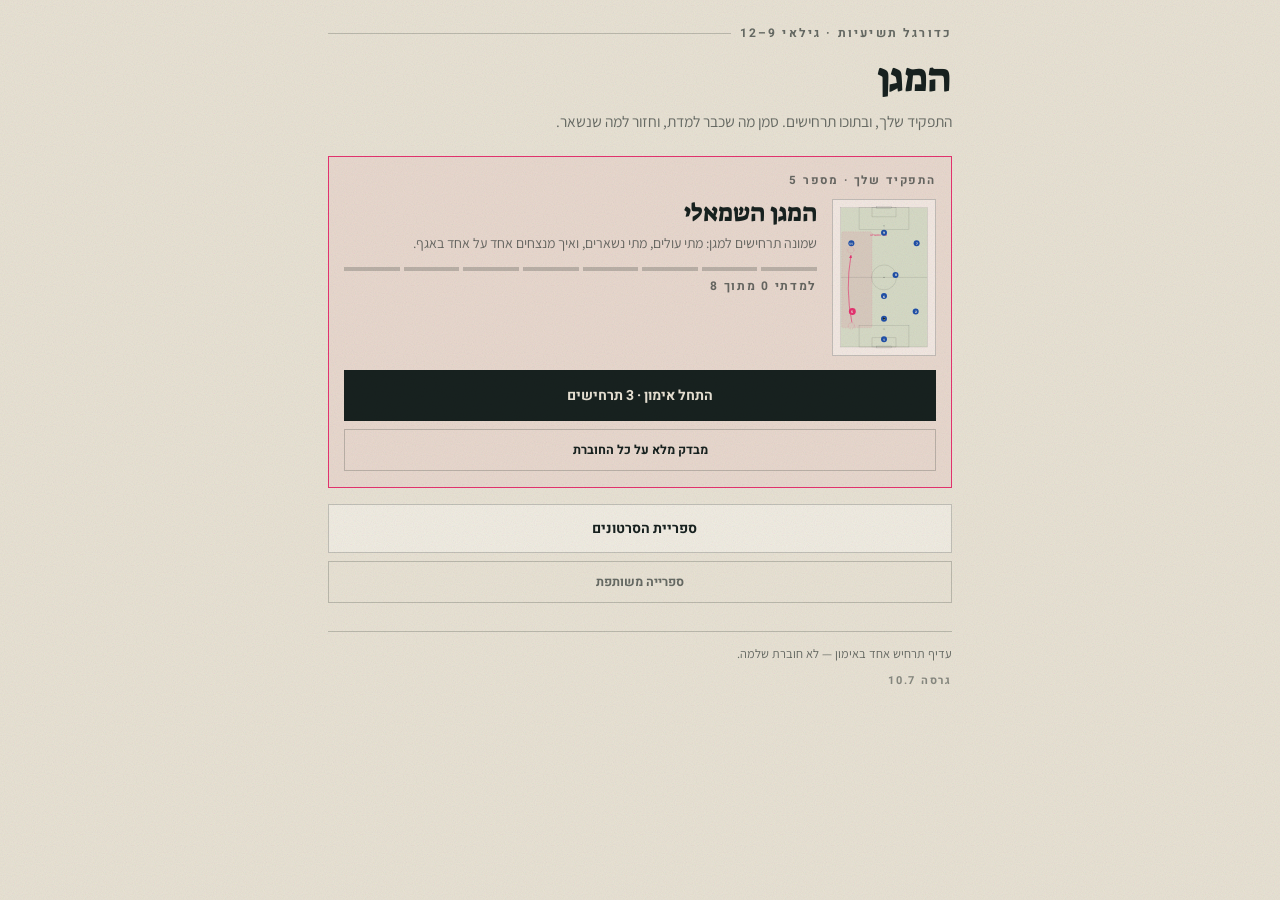
==== m/index.html @ 1258a7ab "שלוש גרסאות על אותו אתר: שורש שמחכה לחבילה, w/ ו-m/ השורש (content/booklets.json עם gate:"pack") לא " ====
<!DOCTYPE html>
<html lang="he" dir="rtl" class="loading">
<head>
<meta charset="utf-8">
<meta name="viewport" content="width=device-width, initial-scale=1, viewport-fit=cover">
<meta name="app-scope" content="m">
<title>המגן — תשיעיות</title>
<meta name="description" content="המגן בכדורגל תשיעיות: מיקומים, תנועות, החלטות עם הכדור וטעויות נפוצות.">
<link rel="manifest" href="manifest.webmanifest">
<meta name="theme-color" content="#E8E2D4">
<meta name="apple-mobile-web-app-capable" content="yes">
<meta name="apple-mobile-web-app-status-bar-style" content="default">
<meta name="apple-mobile-web-app-title" content="תשיעיות">
<link rel="apple-touch-icon" href="icons/apple-touch-icon.png">
<link rel="icon" href="icons/favicon-32.png" sizes="32x32">
<link rel="stylesheet" href="fonts.css">
<link rel="stylesheet" href="css/app.css">
</head>
<body>
<div class="wrap">

  <div class="state" id="state">טוען…</div>

  <!-- ===== מסך הבית ===== -->
  <section id="library" hidden>
    <div class="eyebrow" id="lib-eyebrow"></div>
    <h1 id="lib-title"></h1>
    <p class="lede" id="lib-lede"></p>

    <div class="me" id="me" hidden></div>

    <!-- החבילה המלאה. מסך הטעינה כשאין תוכן במכשיר, ושורת החלפה כשיש. -->
    <div class="pack" id="pack" hidden>
      <p class="pack-t" id="pack-t"></p>
      <p class="pack-d" id="pack-d"></p>
      <div class="pack-do" id="pack-do">
        <label class="pack-file" for="pack-input" id="pack-filelbl">בחר קובץ חבילה</label>
        <input type="file" id="pack-input" accept=".json,application/json">
        <button type="button" id="pack-urlgo">או מכתובת</button>
      </div>
      <form class="pack-url" id="pack-urlrow" hidden novalidate>
        <input type="url" id="pack-url" inputmode="url" autocomplete="off" placeholder="https://…/pack/all.json">
        <button type="submit" id="pack-load">טען</button>
      </form>
      <p class="verror" id="pack-error" hidden></p>
      <button type="button" class="pack-drop" id="pack-drop" hidden>הסר את החבילה מהמכשיר</button>
    </div>

    <button id="install" type="button">התקן את האפליקציה על המסך</button>

    <!-- התפקיד שנבחר: כרטיס אחד גדול. או הבוחר, כשעוד לא נבחר מספר. -->
    <div id="hero"></div>

    <!-- וכל השאר, מקופל -->
    <details class="roles" id="roles" hidden>
      <summary id="roles-sum">ספריית התפקידים</summary>
      <div class="rolelist" id="rolelist"></div>
    </details>

    <button id="videosgo" type="button">ספריית הסרטונים<span id="videosn"></span><span class="videostag" id="videostag" hidden></span></button>
    <button id="sharego" type="button">ספרייה משותפת</button>

    <p class="foot"><span id="lib-foot"></span><span class="ver" id="lib-ver"></span></p>
  </section>

  <!-- ===== מסך חוברת ===== -->
  <section id="booklet" hidden>
    <a class="back" href="#/" id="back">חזרה ←</a>

    <div class="eyebrow" id="eyebrow"></div>

    <div class="head">
      <div class="mark" aria-hidden="true"><span class="b" id="mark-b"></span><span class="p" id="mark-p"></span></div>
      <div>
        <h1 id="b-title"></h1>
        <p class="lede" id="b-lede"></p>
      </div>
    </div>

    <div class="track" id="track" aria-hidden="true"></div>
    <div class="count" id="count"></div>

    <div class="formation" id="formation">
      <b id="f-label"></b>
    </div>

    <div class="side" id="side">
      <span id="side-label"></span>
      <button type="button" data-foot="R" aria-pressed="true">ימין</button>
      <button type="button" data-foot="L" aria-pressed="false">שמאל</button>
      <em id="side-hint"></em>
    </div>

    <div class="rail"><div class="chips" id="chips" role="tablist"></div></div>

    <div class="board" id="board">
      <div class="legend">
        <span><i class="sw" style="background:#1F4FA8"></i>הקבוצה שלנו</span>
        <span><i class="sw" style="background:#E5326F"></i><span id="lg-role"></span></span>
        <span><i class="sw" style="border:1.6px solid #6E7A6B"></i>יריב</span>
        <span><i class="sw" style="background:linear-gradient(90deg,#E5326F 60%,transparent 0)"></i>ריצה</span>
        <span><i class="sw" style="background:repeating-linear-gradient(90deg,#1F4FA8 0 5px,transparent 5px 9px)"></i>מסירה</span>
        <span><i class="sw" style="border:1.4px dashed #E5326F"></i>נקודת התחלה</span>
      </div>
    </div>
    <div class="playrow"><button class="play" id="play" type="button">הראה לי את התנועה</button></div>
    <div class="hint" id="hint">החלק ימינה ושמאלה כדי לעבור בין התרחישים</div>

    <div class="panel" id="panel">
      <div class="phase" id="p-phase"></div>
      <h2 id="p-title"></h2>
      <p class="sub" id="p-sub"></p>

      <!-- המשפט הוא מה שנשאר בראש אחרי שבוע, ולכן הוא קודם לפירוט -->
      <div class="cue"><small>מה צועקים מהקו</small><span id="p-cue"></span></div>

      <ul id="p-does"></ul>
      <details class="mistake"><summary>טעות נפוצה</summary><span id="p-mistake"></span></details>

      <button class="learn" id="learn" type="button" aria-pressed="false"><span id="learn-txt">סמן שלמדתי את זה</span></button>
      <div class="nav">
        <button id="prev" type="button">הקודם</button>
        <button id="next" type="button">התרחיש הבא</button>
      </div>
    </div>

    <p class="foot" id="closing">
      <button class="reset" id="reset" type="button">אפס את הסימונים</button>
    </p>
  </section>

  <!-- ===== מסך מבדק ===== -->
  <section id="quiz" hidden>
    <a class="back" href="#/" id="q-back">חזרה ←</a>
    <div class="eyebrow" id="q-eyebrow"></div>

    <div class="track" id="q-track" aria-hidden="true"></div>
    <div class="count" id="q-count"></div>

    <div id="q-stage">
      <div class="phase" id="q-context"></div>
      <h2 id="q-ask"></h2>

      <div class="board" id="q-board"></div>
      <p class="hint" id="q-hint">גע במגרש במקום שבו אתה צריך להיות</p>

      <div class="qfeed" id="q-feed" hidden></div>
      <div class="qchoices" id="q-choices" hidden></div>

      <div class="nav"><button id="q-confirm" type="button">זהו, זה המקום</button></div>
    </div>

    <div id="q-result" hidden></div>
  </section>

  <!-- ===== מסך ספריית הסרטונים ===== -->
  <section id="videos" hidden>
    <a class="back" href="#/" id="v-back">חזרה לחוברות ←</a>

    <div class="eyebrow">סרטונים ששווה לראות שוב</div>
    <h1>ספריית הסרטונים</h1>
    <p class="lede" id="v-lede"></p>

    <div class="vsync" id="v-sync" hidden></div>

    <details class="vform" id="v-form">
      <summary id="v-formtitle">הוסף סרטון</summary>
      <form id="v-formel" novalidate>
        <label for="v-url">הקישור לסרטון</label>
        <div class="vurl">
          <input type="url" id="v-url" inputmode="url" autocomplete="off"
                 placeholder="https://www.instagram.com/reel/…">
          <button type="button" id="v-paste">הדבק</button>
        </div>

        <label for="v-title">שם הסרטון <em>לא חובה</em></label>
        <input type="text" id="v-title" autocomplete="off" placeholder="למשל: מסירה ראשונה מתחת ללחץ">

        <label for="v-cat">כותרת</label>
        <select id="v-cat"></select>
        <input type="text" id="v-newcat" hidden autocomplete="off" placeholder="שם הכותרת החדשה">

        <label for="v-note">מה לשים לב בו <em>לא חובה</em></label>
        <textarea id="v-note" rows="2" placeholder="שורה אחת שתזכיר לך למה שמרת אותו"></textarea>

        <label class="vauto" for="v-auto">
          <input type="checkbox" id="v-auto" checked>
          <span>הבא תמונה ושם אוטומטית<em>הקישור נשלח לשירות תצוגה מקדימה, שמחזיר את התמונה של הסרטון, את שמו, ואת הכתובת המלאה של קישור מקוצר. בלי זה — אין תמונות, וקישור מקוצר לא ינוגן כאן.</em></span>
        </label>
        <button type="button" class="vcheck" id="v-check">בדוק את השירותים</button>
        <div class="vcheckout" id="v-checkout" hidden></div>

        <p class="verror" id="v-error" hidden></p>
        <div class="vsubmit">
          <button type="submit" id="v-save">הוסף לספרייה</button>
          <button type="button" id="v-cancel" hidden>בטל</button>
        </div>
      </form>
    </details>

    <div class="rail"><div class="chips" id="v-chips" role="tablist"></div></div>

    <button class="vmanage" id="v-managego" type="button" aria-expanded="false">נהל כותרות</button>
    <div class="cats" id="v-manage" hidden></div>

    <div class="vlist" id="v-list"></div>

    <p class="foot" id="v-foot"></p>
  </section>

  <!-- ===== מסך הספרייה המשותפת ===== -->
  <section id="share" hidden>
    <a class="back" href="#/" id="s-back">חזרה לחוברות ←</a>
    <div class="eyebrow">דרייב · בלי חשבון ובלי סיסמה</div>
    <h1 id="s-title">ספרייה משותפת</h1>
    <div id="s-body"></div>
  </section>

</div>

<script type="module" src="js/app.js"></script>
</body>
</html>
---- m/fonts.css ----
/* Fonts bundled locally so the app works with no network.
   Suez One, Assistant, Heebo — SIL Open Font License 1.1 (see fonts/OFL.txt) */

@font-face{font-family:'Suez One';font-style:normal;font-weight:400;font-display:swap;
  src:url('fonts/suez-one-hebrew-400-normal.woff2') format('woff2');
  unicode-range:U+0307-0308,U+0590-05FF,U+200C-2010,U+20AA,U+25CC,U+FB1D-FB4F;}
@font-face{font-family:'Suez One';font-style:normal;font-weight:400;font-display:swap;
  src:url('fonts/suez-one-latin-400-normal.woff2') format('woff2');
  unicode-range:U+0000-00FF,U+0131,U+0152-0153,U+02BB-02BC,U+02C6,U+02DA,U+02DC,U+0304,U+0308,U+0329,U+2000-206F,U+20AC,U+2122,U+2191,U+2193,U+2212,U+2215,U+FEFF,U+FFFD;}

@font-face{font-family:'Assistant';font-style:normal;font-weight:400;font-display:swap;
  src:url('fonts/assistant-hebrew-400-normal.woff2') format('woff2');
  unicode-range:U+0307-0308,U+0590-05FF,U+200C-2010,U+20AA,U+25CC,U+FB1D-FB4F;}
@font-face{font-family:'Assistant';font-style:normal;font-weight:400;font-display:swap;
  src:url('fonts/assistant-latin-400-normal.woff2') format('woff2');
  unicode-range:U+0000-00FF,U+0131,U+0152-0153,U+02BB-02BC,U+02C6,U+02DA,U+02DC,U+0304,U+0308,U+0329,U+2000-206F,U+20AC,U+2122,U+2191,U+2193,U+2212,U+2215,U+FEFF,U+FFFD;}
@font-face{font-family:'Assistant';font-style:normal;font-weight:600;font-display:swap;
  src:url('fonts/assistant-hebrew-600-normal.woff2') format('woff2');
  unicode-range:U+0307-0308,U+0590-05FF,U+200C-2010,U+20AA,U+25CC,U+FB1D-FB4F;}
@font-face{font-family:'Assistant';font-style:normal;font-weight:600;font-display:swap;
  src:url('fonts/assistant-latin-600-normal.woff2') format('woff2');
  unicode-range:U+0000-00FF,U+0131,U+0152-0153,U+02BB-02BC,U+02C6,U+02DA,U+02DC,U+0304,U+0308,U+0329,U+2000-206F,U+20AC,U+2122,U+2191,U+2193,U+2212,U+2215,U+FEFF,U+FFFD;}
@font-face{font-family:'Assistant';font-style:normal;font-weight:700;font-display:swap;
  src:url('fonts/assistant-hebrew-700-normal.woff2') format('woff2');
  unicode-range:U+0307-0308,U+0590-05FF,U+200C-2010,U+20AA,U+25CC,U+FB1D-FB4F;}
@font-face{font-family:'Assistant';font-style:normal;font-weight:700;font-display:swap;
  src:url('fonts/assistant-latin-700-normal.woff2') format('woff2');
  unicode-range:U+0000-00FF,U+0131,U+0152-0153,U+02BB-02BC,U+02C6,U+02DA,U+02DC,U+0304,U+0308,U+0329,U+2000-206F,U+20AC,U+2122,U+2191,U+2193,U+2212,U+2215,U+FEFF,U+FFFD;}

@font-face{font-family:'Heebo';font-style:normal;font-weight:700;font-display:swap;
  src:url('fonts/heebo-hebrew-700-normal.woff2') format('woff2');
  unicode-range:U+0307-0308,U+0590-05FF,U+200C-2010,U+20AA,U+25CC,U+FB1D-FB4F;}
@font-face{font-family:'Heebo';font-style:normal;font-weight:700;font-display:swap;
  src:url('fonts/heebo-latin-700-normal.woff2') format('woff2');
  unicode-range:U+0000-00FF,U+0131,U+0152-0153,U+02BB-02BC,U+02C6,U+02DA,U+02DC,U+0304,U+0308,U+0329,U+2000-206F,U+20AC,U+2122,U+2191,U+2193,U+2212,U+2215,U+FEFF,U+FFFD;}
@font-face{font-family:'Heebo';font-style:normal;font-weight:900;font-display:swap;
  src:url('fonts/heebo-hebrew-900-normal.woff2') format('woff2');
  unicode-range:U+0307-0308,U+0590-05FF,U+200C-2010,U+20AA,U+25CC,U+FB1D-FB4F;}
@font-face{font-family:'Heebo';font-style:normal;font-weight:900;font-display:swap;
  src:url('fonts/heebo-latin-900-normal.woff2') format('woff2');
  unicode-range:U+0000-00FF,U+0131,U+0152-0153,U+02BB-02BC,U+02C6,U+02DA,U+02DC,U+0304,U+0308,U+0329,U+2000-206F,U+20AC,U+2122,U+2191,U+2193,U+2212,U+2215,U+FEFF,U+FFFD;}
---- m/css/app.css ----
/* תשיעיות — עיצוב האפליקציה. הועתק כלשונו מגרסת הדף היחיד. */
:root{
  --paper:#E8E2D4; --ink:#17211F; --ink-soft:rgba(23,33,31,.62);
  --hair:rgba(23,33,31,.22); --blue:#1F4FA8; --pink:#E5326F;
  --grass:#D6DAC6; --opp:#6E7A6B;
}
*{box-sizing:border-box}
[hidden]{display:none !important}   /* גובר על display:flex של .track ואחרים */
html,body{margin:0;padding:0;overscroll-behavior-y:none}
body{
  background:var(--paper);color:var(--ink);
  font-family:'Assistant',system-ui,'Arial Hebrew',sans-serif;
  font-size:16px;line-height:1.62;-webkit-font-smoothing:antialiased;
  -webkit-tap-highlight-color:transparent;
}
body::after{
  content:'';position:fixed;inset:0;pointer-events:none;z-index:99;opacity:.34;mix-blend-mode:multiply;
  background-image:url("data:image/svg+xml,%3Csvg xmlns='http://www.w3.org/2000/svg' width='140' height='140'%3E%3Cfilter id='n'%3E%3CfeTurbulence type='fractalNoise' baseFrequency='.9' numOctaves='3'/%3E%3C/filter%3E%3Crect width='140' height='140' filter='url(%23n)' opacity='.42'/%3E%3C/svg%3E");
}
.wrap{max-width:660px;margin:0 auto;
  padding:calc(24px + env(safe-area-inset-top)) 18px calc(56px + env(safe-area-inset-bottom))}

.eyebrow{font-family:'Heebo',sans-serif;font-weight:700;font-size:12px;letter-spacing:.18em;
  color:var(--ink-soft);display:flex;align-items:center;gap:9px;margin-bottom:14px}
.eyebrow::after{content:'';flex:1;height:1px;background:var(--hair)}
.head{display:flex;align-items:flex-start;gap:18px}
.mark{position:relative;width:96px;flex:0 0 96px;height:104px;isolation:isolate}
.mark span{position:absolute;inset:0;font-family:'Suez One',serif;font-size:112px;line-height:.92;
  text-align:center;mix-blend-mode:multiply}
.mark.wide span{font-size:72px;line-height:1.44}
.mark .b{color:var(--blue);transform:translate(4px,4px)}
.mark .p{color:var(--pink)}
h1{font-family:'Suez One',serif;font-weight:400;font-size:34px;line-height:1.08;margin:6px 0 8px;letter-spacing:-.01em}
.lede{font-size:15.5px;color:var(--ink-soft);margin:0}

.track{display:flex;gap:4px;margin-top:22px}
.track i{flex:1;height:4px;background:var(--hair);transition:background .3s}
.track i.on{background:var(--pink)}
.track i.here{background:var(--ink)}
.count{font-family:'Heebo',sans-serif;font-weight:700;font-size:12px;letter-spacing:.14em;
  color:var(--ink-soft);margin-top:7px}

.formation{margin-top:20px;padding:10px 13px;border:1px solid var(--hair);font-size:13.5px;
  color:var(--ink-soft);background:rgba(255,255,255,.32)}
.formation b{color:var(--ink);font-weight:700}

.side{display:flex;align-items:center;gap:7px;margin-top:18px;font-family:'Heebo',sans-serif;
  font-weight:700;font-size:12px;color:var(--ink-soft)}
.side button{font-family:inherit;font-weight:700;font-size:12.5px;padding:7px 14px;cursor:pointer;
  border:1px solid var(--hair);background:transparent;color:var(--ink);transition:background .18s,color .18s}
.side button[aria-pressed="true"]{background:var(--ink);color:var(--paper);border-color:var(--ink)}
.side button:focus-visible{outline:2px solid var(--pink);outline-offset:2px}
.side em{font-style:normal;flex:1;font-size:12px;text-align:left;opacity:.75}

.rail{margin:24px -18px 0;padding:0 18px;overflow-x:auto;scrollbar-width:none}
.rail::-webkit-scrollbar{display:none}
.chips{display:flex;gap:7px;width:max-content;padding-bottom:4px}
.chip{font-family:'Heebo',sans-serif;font-weight:700;font-size:13px;border:1px solid var(--hair);
  background:transparent;color:var(--ink);padding:10px 13px;cursor:pointer;white-space:nowrap;
  display:flex;align-items:center;gap:7px;transition:background .18s,color .18s,border-color .18s}
.chip .dot{width:7px;height:7px;border-radius:50%;background:var(--ink-soft)}
.chip[data-phase="החזקה"] .dot{background:var(--blue)}
.chip[data-phase="הגנה"] .dot{background:var(--opp)}
.chip[data-phase="מעברים"] .dot{background:var(--pink)}
.chip[data-phase="עם הכדור"] .dot{background:var(--ink)}
.chip[aria-selected="true"]{background:var(--ink);color:var(--paper);border-color:var(--ink)}
.chip[aria-selected="true"] .dot{background:var(--paper)}
.chip:focus-visible{outline:2px solid var(--pink);outline-offset:2px}

.board{margin-top:16px;border:1px solid var(--hair);background:rgba(255,255,255,.28);padding:8px;
  touch-action:pan-y;user-select:none;-webkit-user-select:none}
svg.pitch{display:block;width:100%;height:auto}
.tok{transition:transform .68s cubic-bezier(.6,.02,.2,1)}
.tok circle{stroke-width:0}
.tok text{font-family:'Heebo',sans-serif;font-weight:900;font-size:14px;text-anchor:middle;
  dominant-baseline:central;fill:var(--paper)}
.mate circle{fill:var(--blue)}
.eight circle{fill:var(--pink)}
.opp circle{fill:none;stroke:var(--opp);stroke-width:1.6}
.oppfill{fill:rgba(110,122,107,.14)}
.ball{fill:var(--ink)}
.pl{fill:none;stroke:var(--ink);stroke-opacity:.32;stroke-width:1.3}
.zone{fill:rgba(229,50,111,.09);stroke:var(--pink);stroke-opacity:.4;stroke-width:1;stroke-dasharray:5 5}
.shadow{fill:rgba(110,122,107,.16)}
.ghost{fill:none;stroke:var(--pink);stroke-width:1.4;stroke-dasharray:3 4;opacity:.72}
.arrow{fill:none;stroke-linecap:round}
.a-run{stroke:var(--pink);stroke-width:2.6}
.a-pass{stroke:var(--blue);stroke-width:2;stroke-dasharray:7 6}
.a-opt{stroke:var(--pink);stroke-width:2.2;stroke-dasharray:6 6}
.a-press{stroke:var(--opp);stroke-width:2;stroke-dasharray:2 5}
/* טקסט בתוך המגרש נמדד ביחידות ה-viewBox: על טלפון 400 יחידות מוצגות
   ברוחב ~350px, כך שכל ערך כאן קטן בפועל בכעשירית. */
.alabel{font-family:'Heebo',sans-serif;font-weight:900;font-size:12.5px;fill:var(--pink)}
.zlabel{font-family:'Heebo',sans-serif;font-weight:700;font-size:12px;fill:var(--pink);opacity:.85}
.draw{stroke-dasharray:var(--len);stroke-dashoffset:var(--len);animation:draw .62s cubic-bezier(.3,.7,.3,1) forwards}
.a-pass.draw,.a-opt.draw,.a-press.draw{stroke-dashoffset:0;opacity:0;animation:fadein .5s forwards}
@keyframes draw{to{stroke-dashoffset:0}}
@keyframes fadein{to{opacity:1}}
.fade{opacity:0;animation:fadein .45s .1s forwards}
.hint{text-align:center;font-family:'Heebo',sans-serif;font-weight:700;font-size:12.5px;
  letter-spacing:.12em;color:var(--ink-soft);margin-top:8px}

/* --- הרצת התנועה ---
   בזמן ההרצה האסימונים מקבלים מיקום בכל פריים, ולכן המעבר החלק שמשרת
   החלפת תרחיש חייב לרדת — אחרת הוא רודף אחרי האנימציה ומפגר אחריה. */
.playrow{margin-top:10px}
.play{width:100%;font-family:'Heebo',sans-serif;font-weight:700;font-size:14.5px;padding:13px;
  border:1.5px solid var(--blue);background:transparent;color:var(--blue);cursor:pointer;
  display:flex;align-items:center;justify-content:center;gap:10px;transition:background .18s,color .18s}
.play::before{content:'';width:0;height:0;border-style:solid;border-width:6px 0 6px 9px;
  border-color:transparent transparent transparent currentColor}
.play:active{background:var(--blue);color:var(--paper)}
.play:disabled{opacity:.5;cursor:default}
.play:focus-visible{outline:2px solid var(--pink);outline-offset:2px}
.playing .tok{transition:none}

.legend{display:flex;flex-wrap:wrap;gap:6px 16px;margin-top:12px;font-size:12.5px;
  color:var(--ink-soft);font-family:'Heebo',sans-serif;font-weight:700}
.legend span{display:flex;align-items:center;gap:6px}
.sw{width:16px;height:10px;display:inline-block}

.panel{margin-top:30px}
.phase{font-family:'Heebo',sans-serif;font-weight:700;font-size:12px;letter-spacing:.16em;
  color:var(--pink);margin-bottom:6px}
h2{font-family:'Suez One',serif;font-weight:400;font-size:25px;margin:0 0 4px;line-height:1.15}
.sub{margin:0 0 18px;color:var(--ink-soft);font-size:15px}
ul{list-style:none;margin:0;padding:0}
ul li{position:relative;padding:0 22px 0 0;margin-bottom:11px;font-size:15.5px}
ul li::before{content:'';position:absolute;right:0;top:.62em;width:9px;height:1.5px;background:var(--blue)}

/* המשפט עלה מתחתית הפאנל לראשו: זה מה שנשאר לילד בראש אחרי שבוע,
   והוא היה יושב אחרי קיר טקסט שרובם לא הגיעו לסופו. */
.cue{margin:0 0 20px;padding:14px 16px;background:rgba(229,50,111,.08);
  border-right:3px solid var(--pink);
  font-family:'Suez One',serif;font-size:19px;line-height:1.4;color:var(--pink)}
.cue small{display:block;font-family:'Heebo',sans-serif;font-size:11.5px;letter-spacing:.16em;
  color:var(--ink-soft);margin-bottom:7px;font-weight:700}

/* הטעות היא משני — נפתחת בנגיעה במקום לתפוס מקום תמיד */
.mistake{margin-top:20px;border-right:3px solid var(--opp);
  background:rgba(110,122,107,.1);font-size:14.5px}
.mistake summary{font-family:'Heebo',sans-serif;font-weight:700;font-size:12px;letter-spacing:.14em;
  color:var(--opp);padding:12px 15px;cursor:pointer;list-style:none;display:flex;
  align-items:center;justify-content:space-between;gap:10px}
.mistake summary::-webkit-details-marker{display:none}
.mistake summary::after{content:'+';font-size:17px;font-weight:700;line-height:1}
.mistake[open] summary::after{content:'−'}
.mistake summary:focus-visible{outline:2px solid var(--pink);outline-offset:-2px}
.mistake>span{display:block;padding:0 15px 14px}
.mistake>.termdef{margin:0 15px 14px}

/* --- מונח מוסבר ---
   השפה של המשחק היא חצי מהתוכן, וילד בן 11 לא מכיר אותה. ההופעה
   הראשונה בכל תרחיש היא כפתור, והנגיעה פותחת שורה אחת מתחת לפסקה. */
.term{font:inherit;background:none;border:0;padding:0;cursor:pointer;color:var(--blue);
  border-bottom:1.5px dotted var(--blue);text-align:inherit}
.term[aria-expanded="true"]{background:rgba(31,79,168,.12);border-bottom-style:solid}
/* בכותרת המונח שומר על צבע הכותרת — רק הקו מסגיר שאפשר לגעת */
h2 .term{color:inherit;border-bottom-width:2px}
.term:focus-visible{outline:2px solid var(--pink);outline-offset:2px}
.termdef{margin:9px 0 4px;padding:11px 13px;background:rgba(31,79,168,.08);
  border-right:3px solid var(--blue);font-size:14.5px;line-height:1.55;color:var(--ink)}

.learn{width:100%;margin-top:24px;font-family:'Heebo',sans-serif;font-weight:700;font-size:14px;
  padding:14px;border:1.5px solid var(--pink);background:transparent;color:var(--pink);cursor:pointer;
  display:flex;align-items:center;justify-content:center;gap:9px;transition:background .2s,color .2s}
.learn[aria-pressed="true"]{background:var(--pink);color:var(--paper)}
.nav{display:flex;gap:8px;margin-top:8px}
.nav button{flex:1;font-family:'Heebo',sans-serif;font-weight:700;font-size:14px;padding:14px;
  border:1px solid var(--ink);background:transparent;color:var(--ink);cursor:pointer}
.nav button:active{background:var(--ink);color:var(--paper)}
.learn:focus-visible,.nav button:focus-visible{outline:2px solid var(--pink);outline-offset:2px}

.foot{margin-top:28px;font-size:12.5px;color:var(--ink-soft);border-top:1px solid var(--hair);padding-top:12px}
.reset{background:none;border:none;color:var(--ink-soft);font-family:'Heebo',sans-serif;
  font-weight:700;font-size:12px;padding:6px 0;cursor:pointer;text-decoration:underline}

/* ===== המספר שלי =====
   שאלה אחת בפתיחה הראשונה. יעדי מגע של 44px, כי האצבע שנוגעת כאן
   היא של ילד על טלפון, לפעמים בחוץ ובאור יום. */
.me{margin-top:20px;padding:15px 16px;border:1px solid var(--hair);background:rgba(255,255,255,.32)}
.me.set{padding:10px 0 0;border:0;border-top:1px solid var(--hair);background:none}
.me-ask{margin:0;font-family:'Suez One',serif;font-size:20px;line-height:1.2}
.me-hint{margin:5px 0 0;font-size:13.5px;color:var(--ink-soft)}
.me-nums{display:flex;flex-wrap:wrap;gap:8px;margin-top:14px}
.me-nums button{font-family:'Heebo',sans-serif;font-weight:900;font-size:16px;
  min-width:44px;min-height:44px;border:1px solid var(--hair);background:rgba(255,255,255,.55);
  color:var(--ink);cursor:pointer}
.me-nums button:active{background:var(--ink);color:var(--paper);border-color:var(--ink)}
.me-nums button:focus-visible{outline:2px solid var(--pink);outline-offset:2px}
.me-later{margin-top:12px;background:none;border:none;color:var(--ink-soft);
  font-family:'Heebo',sans-serif;font-weight:700;font-size:12.5px;padding:6px 0;cursor:pointer;
  text-decoration:underline}
.me-line{margin:0;font-family:'Heebo',sans-serif;font-weight:700;font-size:12.5px;
  letter-spacing:.06em;color:var(--ink-soft)}
.me-change{font:inherit;background:none;border:none;color:var(--pink);cursor:pointer;
  padding:0;text-decoration:underline}
.me-later:focus-visible,.me-change:focus-visible{outline:2px solid var(--pink);outline-offset:2px}

/* ===== החבילה המלאה =====
   כשאין תוכן זה כל מסך הבית, ולכן הוא נראה כמו הבוחר ולא כמו הודעה
   קטנה בשוליים. אחרי שנטענה — שורה אחת בתחתית, בלי לתפוס מקום. */
.pack{margin-top:22px;border:1px solid var(--hair);background:rgba(255,255,255,.32);padding:16px}
.pack.set{margin-top:14px;padding:10px 0 0;border:0;border-top:1px solid var(--hair);background:none}
.pack-t{margin:0;font-family:'Suez One',serif;font-size:21px;line-height:1.2}
.pack.set .pack-t{font-family:'Heebo',sans-serif;font-weight:700;font-size:12.5px;
  letter-spacing:.06em;color:var(--ink-soft)}
.pack-d{margin:5px 0 0;font-size:13.5px;color:var(--ink-soft);line-height:1.5}
.pack.set .pack-d{display:none}
.pack-do{display:flex;flex-wrap:wrap;gap:8px;margin-top:15px}
.pack.set .pack-do{margin-top:9px}
.pack-file{font-family:'Heebo',sans-serif;font-weight:700;font-size:14px;padding:13px 16px;
  border:1.5px solid var(--pink);background:var(--pink);color:var(--paper);cursor:pointer;
  min-height:44px;display:flex;align-items:center}
.pack.set .pack-file{font-size:12px;padding:8px 12px;min-height:0;
  border-color:var(--hair);background:transparent;color:var(--ink-soft)}
#pack-input{position:absolute;width:1px;height:1px;opacity:0;pointer-events:none}
#pack-input:focus-visible + #pack-urlgo,.pack-file:focus-within{outline:2px solid var(--pink);outline-offset:2px}
#pack-urlgo{font-family:'Heebo',sans-serif;font-weight:700;font-size:13px;padding:13px 15px;
  border:1px solid var(--hair);background:rgba(255,255,255,.5);color:var(--ink);cursor:pointer;min-height:44px}
.pack.set #pack-urlgo{font-size:12px;padding:8px 12px;min-height:0;background:transparent;color:var(--ink-soft)}
.pack-url{display:flex;gap:8px;margin-top:10px}
.pack-url input{flex:1;min-width:0;font:inherit;font-size:15px;padding:11px 12px;
  border:1px solid var(--hair);background:var(--paper);color:var(--ink)}
.pack-url button{font-family:'Heebo',sans-serif;font-weight:700;font-size:13px;padding:0 16px;
  border:1px solid var(--ink);background:var(--ink);color:var(--paper);cursor:pointer}
.pack-drop{margin-top:12px;background:none;border:none;color:var(--ink-soft);
  font-family:'Heebo',sans-serif;font-weight:700;font-size:12px;padding:6px 0;cursor:pointer;
  text-decoration:underline}
#pack-error{white-space:pre-wrap;word-break:break-word}

#install{display:none;width:100%;margin-top:18px;font-family:'Heebo',sans-serif;font-weight:700;
  font-size:13.5px;padding:13px;border:1px dashed var(--blue);background:transparent;color:var(--blue);cursor:pointer}

@media (min-width:640px){
  h1{font-size:40px}
  .mark{width:120px;flex-basis:120px;height:126px}
  .mark span{font-size:134px}
  .mark.wide span{font-size:86px;line-height:1.47}
}
@media (prefers-reduced-motion:reduce){
  .tok{transition:none}
  .draw,.fade{animation:none;stroke-dashoffset:0;opacity:1}
}

/* מצב טעינה / שגיאה — הוסף בפירוק לקבצים */
.state{margin-top:28px;padding:16px;border:1px dashed var(--hair);text-align:center;
  font-family:'Heebo',sans-serif;font-weight:700;font-size:13px;color:var(--ink-soft)}
.loading .wrap>*:not(.state){display:none}

/* ===== מסך החוברות ===== */
#library h1{margin-top:14px}
#library .lede{margin-bottom:4px}

/* ===== מסך הבית: הגיבור, ספריית התפקידים, והבוחר ===== */

/* --- הכרטיס הגדול: התפקיד שנבחר --- */
.big{margin-top:22px;border:1px solid var(--pink);background:rgba(229,50,111,.06);padding:15px 15px 16px}
.big-role{font-family:'Heebo',sans-serif;font-weight:700;font-size:11.5px;letter-spacing:.16em;
  color:var(--ink-soft);margin-bottom:9px}
.big-head{display:flex;gap:15px;align-items:flex-start}
.big .thumb{flex:0 0 104px;width:104px;border:1px solid var(--hair);background:rgba(255,255,255,.4);padding:3px}
.big .thumb svg{display:block;width:100%;height:auto}
.big-body{flex:1;min-width:0;display:flex;flex-direction:column}
.big h2{font-family:'Suez One',serif;font-weight:400;font-size:25px;line-height:1.1;margin:0 0 6px}
.big h2 button{font:inherit;color:inherit;background:none;border:none;padding:0;cursor:pointer;text-align:right}
.big h2 button:focus-visible{outline:2px solid var(--pink);outline-offset:3px}
.big-desc{margin:0;font-size:14px;line-height:1.5;color:var(--ink-soft)}
.big .track{margin-top:auto;padding-top:13px}
.big .count{margin-top:6px}
.big-resume{margin:13px 0 0;font-size:13.5px;color:var(--ink);cursor:pointer;
  border-right:2px solid var(--pink);padding-right:9px}

/* --- מספר שאין לו חוברת --- */
.noyet{margin-top:22px;border:1px dashed var(--hair);background:rgba(255,255,255,.24);padding:14px 15px}
.noyet-t{margin:0;font-family:'Suez One',serif;font-size:19px;line-height:1.2}
.noyet-d{margin:6px 0 0;font-size:13.5px;color:var(--ink-soft);line-height:1.5}
.noyet + .big{margin-top:11px}

/* --- הבוחר, כשעוד לא נבחר מספר --- */
.ask{margin-top:22px;border:1px solid var(--hair);background:rgba(255,255,255,.32);padding:16px}
.ask-q{margin:0;font-family:'Suez One',serif;font-size:21px;line-height:1.2}
.ask-hint{margin:5px 0 0;font-size:13.5px;color:var(--ink-soft)}
.ask-nums{display:flex;flex-wrap:wrap;gap:8px;margin-top:15px}
.ask-nums button{font-family:'Heebo',sans-serif;font-weight:900;font-size:16px;width:46px;height:46px;
  border:1px solid var(--hair);background:rgba(255,255,255,.5);color:var(--ink);cursor:pointer;
  transition:background .18s,color .18s,border-color .18s}
.ask-nums button.has{border-color:var(--pink);color:var(--pink)}
.ask-nums button:active{background:var(--ink);color:var(--paper);border-color:var(--ink)}
.ask-nums button:focus-visible{outline:2px solid var(--pink);outline-offset:2px}
.ask-key{margin:10px 0 0;font-size:12px;color:var(--ink-soft)}
.ask-later{margin-top:13px;background:none;border:none;color:var(--ink-soft);
  font-family:'Heebo',sans-serif;font-weight:700;font-size:12.5px;cursor:pointer;padding:0;
  text-decoration:underline;text-underline-offset:3px}
.ask-later:focus-visible{outline:2px solid var(--pink);outline-offset:2px}

/* --- ספריית התפקידים --- */
.roles{margin-top:12px;border:1px solid var(--hair);background:rgba(255,255,255,.22)}
.roles>summary{font-family:'Heebo',sans-serif;font-weight:700;font-size:13.5px;padding:13px 15px;
  cursor:pointer;list-style:none;display:flex;align-items:center;gap:9px}
.roles>summary::-webkit-details-marker{display:none}
.roles>summary::after{content:'▾';margin-right:auto;color:var(--ink-soft);font-size:12px}
.roles[open]>summary::after{content:'▴'}
.roles>summary:focus-visible{outline:2px solid var(--pink);outline-offset:-2px}
.roles-n{background:var(--hair);color:var(--ink);padding:1px 8px;font-size:12px}
.rolelist{border-top:1px solid var(--hair)}
.rolerow{display:flex;gap:12px;align-items:center;width:100%;text-align:right;font:inherit;color:inherit;
  background:none;border:0;border-bottom:1px solid var(--hair);padding:11px 13px;cursor:pointer}
.rolerow:last-child{border-bottom:0}
.rolerow:active{background:rgba(255,255,255,.6)}
.rolerow:focus-visible{outline:2px solid var(--pink);outline-offset:-2px}
.rolerow .thumb{flex:0 0 44px;width:44px;border:1px solid var(--hair);background:rgba(255,255,255,.4);
  padding:2px;line-height:0}
.rolerow .thumb svg{display:block;width:100%;height:auto}
.rolebody{flex:1;min-width:0;display:block}
.rolenum{display:block;font-family:'Heebo',sans-serif;font-weight:700;font-size:10px;letter-spacing:.14em;
  color:var(--ink-soft)}
.rolename{display:block;font-family:'Suez One',serif;font-size:16px;line-height:1.15;margin-top:2px}
.roletrack{display:flex;gap:2px;margin-top:6px}
.roletrack i{width:11px;height:3px;background:var(--hair)}
.roletrack i.on{background:var(--pink)}
.rolego{font-family:'Heebo',sans-serif;font-weight:700;font-size:19px;color:var(--ink-soft);line-height:1}

.traingo{width:100%;margin-top:14px;font-family:'Heebo',sans-serif;font-weight:700;font-size:14px;
  padding:14px;border:1px solid var(--ink);background:var(--ink);color:var(--paper);cursor:pointer}
.traingo:active{opacity:.82}
.traingo:focus-visible{outline:2px solid var(--ink);outline-offset:2px}
.quizgo{width:100%;margin-top:8px;font-family:'Heebo',sans-serif;font-weight:700;font-size:12.5px;
  padding:11px;border:1px solid var(--hair);background:transparent;color:var(--ink);cursor:pointer}
.quizgo.ready{border-color:var(--pink);color:var(--pink)}
.quizgo:focus-visible{outline:2px solid var(--pink);outline-offset:2px}

.ver{display:block;margin-top:8px;font-family:'Heebo',sans-serif;font-weight:700;font-size:11px;
  letter-spacing:.16em;color:var(--ink-soft);opacity:.75}

/* ===== חזרה ===== */
.back{display:inline-block;margin-bottom:16px;font-family:'Heebo',sans-serif;font-weight:700;
  font-size:12px;letter-spacing:.14em;color:var(--ink-soft);text-decoration:none;
  border-bottom:1px solid var(--hair);padding-bottom:3px}
.back:active{color:var(--ink);border-color:var(--ink)}
.back:focus-visible{outline:2px solid var(--pink);outline-offset:2px}

/* ===== מבדק ===== */
#quiz h2{margin:2px 0 16px}
.track i.exact{background:var(--pink)}
.track i.close{background:rgba(229,50,111,.45)}
.track i.far{background:var(--opp)}

.quizing{touch-action:none;cursor:crosshair}
.quizing .tok{transition:transform .25s cubic-bezier(.4,0,.2,1)}
.q-from{fill:none;stroke:var(--ink);stroke-opacity:.45;stroke-width:1.4;stroke-dasharray:3 4}
.q-guess{fill:none;stroke:var(--ink);stroke-width:2;stroke-dasharray:5 4}
.q-tag{font-family:'Heebo',sans-serif;font-weight:700;font-size:12.5px;fill:var(--ink);
  text-anchor:middle;opacity:.7}

.qfeed{margin-top:14px;padding:13px 15px;font-size:15px;border-right:3px solid var(--ink)}
.qfeed.exact{border-color:var(--pink);background:rgba(229,50,111,.1)}
.qfeed.close{border-color:var(--pink);background:rgba(229,50,111,.05)}
.qfeed.far,.qfeed.miss{border-color:var(--opp);background:rgba(110,122,107,.1)}

.qchoices{display:grid;gap:7px;margin-top:16px}
.choice{width:100%;text-align:right;font-family:'Assistant',sans-serif;font-size:15px;line-height:1.45;
  padding:13px 14px;border:1px solid var(--hair);background:rgba(255,255,255,.4);color:var(--ink);
  cursor:pointer;transition:background .18s,border-color .18s}
.choice:active{background:rgba(255,255,255,.75)}
.choice:disabled{cursor:default}
.choice.right{border-color:var(--pink);border-width:2px;background:rgba(229,50,111,.12);color:var(--ink)}
.choice.wrong{border-color:var(--opp);background:rgba(110,122,107,.12);text-decoration:line-through;
  color:var(--ink-soft)}
.choice:focus-visible{outline:2px solid var(--pink);outline-offset:2px}


#q-result h2{font-family:'Suez One',serif;font-size:26px;margin:22px 0 8px}
.q-tally{font-family:'Heebo',sans-serif;font-weight:700;font-size:13px;letter-spacing:.1em;
  color:var(--ink-soft);margin:0 0 22px}
#q-result ul{margin:8px 0 20px}
#q-result li{position:relative;padding:0 22px 0 0;margin-bottom:9px;font-size:15.5px}
#q-result li::before{content:'';position:absolute;right:0;top:.62em;width:9px;height:1.5px;background:var(--pink)}
#q-result a{color:var(--ink);text-decoration-color:var(--hair);text-underline-offset:3px}

/* ===== ספריית הסרטונים =====
   אותו נייר ואותם צבעים כמו החוברות. הכניסה היא כפתור בתחתית מסך הבית,
   כדי שהחוברות יישארו הדבר הראשון שרואים. */
#videosgo{width:100%;margin-top:16px;font-family:'Heebo',sans-serif;font-weight:700;font-size:14px;
  padding:13px;border:1px solid var(--hair);background:rgba(255,255,255,.32);color:var(--ink);cursor:pointer;
  display:flex;align-items:center;justify-content:center;gap:8px}
#videosgo:active{background:var(--ink);color:var(--paper);border-color:var(--ink)}
#videosgo:focus-visible{outline:2px solid var(--pink);outline-offset:2px}
#videosn{color:var(--pink);font-weight:900}
#videosgo:active #videosn{color:var(--paper)}
.videostag{font-size:10.5px;letter-spacing:.12em;border:1px solid var(--hair);padding:2px 7px;
  color:var(--ink-soft);font-weight:700}
#videosgo:active .videostag{color:var(--paper);border-color:rgba(232,226,212,.4)}

#sharego{width:100%;margin-top:8px;font-family:'Heebo',sans-serif;font-weight:700;font-size:12.5px;
  padding:11px;border:1px solid var(--hair);background:transparent;color:var(--ink-soft);cursor:pointer}
#sharego:active{background:var(--ink);color:var(--paper);border-color:var(--ink)}
#sharego:focus-visible{outline:2px solid var(--pink);outline-offset:2px}

/* --- פס הסנכרון בראש ספריית הסרטונים --- */
.vsync{display:flex;align-items:center;gap:9px;margin-top:16px;padding:11px 13px;
  border:1px solid var(--hair);background:rgba(255,255,255,.32);
  font-family:'Heebo',sans-serif;font-weight:700;font-size:12.5px}
.vsync.bad{border-color:var(--opp);background:rgba(110,122,107,.1)}
.vsync .dot{width:8px;height:8px;border-radius:50%;background:#2C6B4E;flex:0 0 auto}
.vsync .dot.off{background:var(--opp)}
.vsync .dot.busy{background:var(--pink);animation:vpulse 1.1s ease-in-out infinite}
@keyframes vpulse{0%,100%{opacity:1}50%{opacity:.25}}
@media (prefers-reduced-motion:reduce){.vsync .dot.busy{animation:none}}
.vsync>span:not(.dot):not(.when){min-width:0;overflow:hidden;text-overflow:ellipsis;white-space:nowrap}
.vsync .when{margin-inline-start:auto;padding-inline-start:10px;font-size:11px;letter-spacing:.1em;
  color:var(--ink-soft);white-space:nowrap;font-weight:700}
.vsyncgo{font:inherit;font-size:11.5px;border:1px solid var(--hair);background:transparent;
  color:var(--ink);padding:5px 11px;cursor:pointer;flex:0 0 auto}
.vsyncgo:active{background:var(--ink);color:var(--paper)}
.vsyncgo:disabled{opacity:.45;cursor:default}
.vsyncgo:focus-visible{outline:2px solid var(--pink);outline-offset:2px}

/* במכשיר שרואה בלבד אין טופס ואין ניהול כותרות, ולכן הרשימה עולה למעלה */
#videos.viewer .rail{margin-top:18px}

/* ===== מסך הספרייה המשותפת ===== */
#share h1{margin-top:14px}
#share .lede{margin:0 0 4px}
.sform{margin-top:20px;border:1px solid var(--hair);background:rgba(255,255,255,.32);padding:4px 16px 16px}
.sform label,.sother label{display:block;font-family:'Heebo',sans-serif;font-weight:700;font-size:12px;
  letter-spacing:.1em;color:var(--ink-soft);margin:14px 0 0}
.sform input,.sother input{display:block;width:100%;margin-top:6px;font:inherit;font-size:15px;
  color:var(--ink);background:rgba(255,255,255,.62);border:1px solid var(--hair);padding:11px 12px;
  min-height:46px;direction:ltr;text-align:left}
.sform input:focus,.sother input:focus{outline:2px solid var(--pink);outline-offset:-1px}
.sgo{width:100%;margin-top:16px;font-family:'Heebo',sans-serif;font-weight:700;font-size:14.5px;
  padding:14px;border:1px solid var(--ink);background:var(--ink);color:var(--paper);cursor:pointer}
.sgo:active{opacity:.82}
.sgo:disabled{opacity:.5;cursor:default}
.sgo:focus-visible{outline:2px solid var(--pink);outline-offset:2px}
.sgo.ghost{background:transparent;color:var(--ink);border-color:var(--hair);font-size:13px;padding:12px}
.sgo.danger{color:var(--opp);border-color:var(--hair)}
.srow{display:flex;gap:8px;margin-top:4px}
.srow .sgo{margin-top:12px}

.scard{margin-top:20px;border:1px solid var(--hair);background:rgba(255,255,255,.32);padding:14px 15px 15px}
.sfrom{margin:0 0 8px;font-family:'Heebo',sans-serif;font-weight:700;font-size:11.5px;letter-spacing:.14em;
  color:var(--ink-soft)}
.surl{display:block;font-family:ui-monospace,'SF Mono',Menlo,monospace;font-size:12px;direction:ltr;
  text-align:left;word-break:break-all;line-height:1.5;background:rgba(255,255,255,.5);
  border:1px solid var(--hair);padding:10px 11px;color:var(--ink);user-select:all}
.vdetail{margin-top:8px;font-size:11.5px;line-height:1.55;border-color:var(--pink);
  color:var(--ink);max-height:8.5em;overflow-y:auto}
.swarn{margin:14px 0 0;font-size:13px;line-height:1.5;color:var(--ink-soft);
  border-right:2px solid var(--opp);padding-right:10px}
.skeep{margin:14px 0 0;font-size:13.5px;line-height:1.5;color:var(--ink);
  border-right:2px solid var(--pink);padding-right:10px}

.sfacts{margin:18px 0 0;display:grid;grid-template-columns:auto 1fr;gap:0;
  border-top:1px solid var(--hair)}
.sfacts dt{font-family:'Heebo',sans-serif;font-weight:700;font-size:11px;letter-spacing:.13em;
  color:var(--ink-soft);padding:10px 0 10px;border-bottom:1px solid var(--hair);white-space:nowrap}
.sfacts dd{margin:0;padding:10px 0 10px 0;font-size:14px;border-bottom:1px solid var(--hair);
  text-align:left;direction:ltr;unicode-bidi:plaintext}

.showto{margin-top:16px;border:1px solid var(--hair);background:rgba(255,255,255,.22)}
.showto>summary{font-family:'Heebo',sans-serif;font-weight:700;font-size:13px;padding:12px 15px;
  cursor:pointer;list-style:none}
.showto>summary::-webkit-details-marker{display:none}
.showto>summary::before{content:'＋';color:var(--pink);margin-left:8px}
.showto[open]>summary::before{content:'–'}
.showto>summary:focus-visible{outline:2px solid var(--pink);outline-offset:-2px}
.showto ol{margin:0;padding:0 30px 4px 16px;font-size:14px;line-height:1.6;color:var(--ink-soft)}
.showto ol li{margin-bottom:8px}
.showto .swarn{margin:0 16px 14px}

.sother{margin-top:24px;border-top:1px solid var(--hair);padding-top:6px}
.sotitle{margin:12px 0 0;font-family:'Suez One',serif;font-size:18px}
.sohint{margin:5px 0 0;font-size:13.5px;color:var(--ink-soft);line-height:1.5}

#videos h1{margin-top:14px}
#videos .lede{margin-bottom:4px}

/* --- טופס ההוספה --- */
.vform{margin-top:22px;border:1px solid var(--hair);background:rgba(255,255,255,.32);padding:0}
.vform>summary{font-family:'Heebo',sans-serif;font-weight:700;font-size:14px;padding:13px 16px;
  cursor:pointer;list-style:none;display:flex;align-items:center;gap:9px}
.vform>summary::-webkit-details-marker{display:none}
.vform>summary::before{content:'＋';font-size:17px;color:var(--pink);line-height:1}
.vform[open]>summary::before{content:'–'}
.vform>summary:focus-visible{outline:2px solid var(--pink);outline-offset:-2px}
.vform form{padding:0 16px 16px}
.vform label{display:block;font-family:'Heebo',sans-serif;font-weight:700;font-size:12px;
  letter-spacing:.1em;color:var(--ink-soft);margin:14px 0 6px}
.vform label em{font-style:normal;font-weight:400;letter-spacing:0;opacity:.7}
.vform input,.vform select,.vform textarea{width:100%;font:inherit;font-size:15px;color:var(--ink);
  background:rgba(255,255,255,.62);border:1px solid var(--hair);padding:11px 12px;min-height:46px}
.vform textarea{min-height:0;resize:vertical;line-height:1.5}
.vform input:focus,.vform select:focus,.vform textarea:focus{outline:2px solid var(--pink);outline-offset:-1px}
.vform input[type="url"]{direction:ltr;text-align:left}
.vurl{display:flex;gap:8px}
.vurl input{flex:1;min-width:0}
#v-paste{flex:0 0 auto;font-family:'Heebo',sans-serif;font-weight:700;font-size:13px;padding:0 15px;
  border:1px solid var(--hair);background:transparent;color:var(--ink);cursor:pointer;min-height:46px}
#v-paste:active{background:var(--ink);color:var(--paper)}
#v-newcat{margin-top:8px}
.verror{margin:12px 0 0;font-size:13px;color:var(--pink);border-right:2px solid var(--pink);padding-right:9px}
.vsubmit{display:flex;gap:8px;margin-top:16px}
#v-save{flex:1;font-family:'Heebo',sans-serif;font-weight:700;font-size:14.5px;padding:13px;
  border:1.5px solid var(--pink);background:var(--pink);color:var(--paper);cursor:pointer}
#v-save:active{opacity:.82}
#v-cancel{font-family:'Heebo',sans-serif;font-weight:700;font-size:13px;padding:13px 16px;
  border:1px solid var(--hair);background:transparent;color:var(--ink-soft);cursor:pointer}
#v-save:focus-visible,#v-cancel:focus-visible,#v-paste:focus-visible{outline:2px solid var(--ink);outline-offset:2px}

/* --- סינון וניהול כותרות --- */
#v-chips .chip .chipn{font-size:11.5px;opacity:.7}
.vmanage{margin-top:12px;background:none;border:none;color:var(--ink-soft);font-family:'Heebo',sans-serif;
  font-weight:700;font-size:12px;letter-spacing:.1em;padding:6px 0;cursor:pointer;text-decoration:underline}
.vmanage:focus-visible{outline:2px solid var(--pink);outline-offset:2px}
.cats{margin-top:8px;border:1px solid var(--hair);background:rgba(255,255,255,.32);padding:12px 14px}
.catrow{display:flex;align-items:center;gap:9px;padding:9px 0;border-bottom:1px solid var(--hair)}
.catname{flex:1;min-width:0;font-weight:600;overflow:hidden;text-overflow:ellipsis;white-space:nowrap}
.catn{font-family:'Heebo',sans-serif;font-weight:700;font-size:11px;letter-spacing:.08em;color:var(--ink-soft)}
.catrow button{font-family:'Heebo',sans-serif;font-weight:700;font-size:12px;padding:8px 10px;
  border:1px solid var(--hair);background:transparent;color:var(--ink);cursor:pointer}
.catrow button.danger{color:var(--pink);border-color:rgba(229,50,111,.4)}
.catrow button:focus-visible{outline:2px solid var(--pink);outline-offset:2px}
.catadd{display:flex;gap:8px;margin-top:12px}
.catadd input{flex:1;min-width:0;font:inherit;font-size:14.5px;background:rgba(255,255,255,.62);
  border:1px solid var(--hair);padding:10px 12px;color:var(--ink)}
.catadd button{font-family:'Heebo',sans-serif;font-weight:700;font-size:12.5px;padding:10px 13px;
  border:1px solid var(--ink);background:transparent;color:var(--ink);cursor:pointer;white-space:nowrap}

/* --- הסרטונים עצמם --- */
.vlist{margin-top:18px;display:grid;gap:12px}
.vempty{margin:0;padding:20px 16px;border:1px dashed var(--hair);text-align:center;
  font-size:13.5px;color:var(--ink-soft)}
.vcard{border:1px solid var(--hair);background:rgba(255,255,255,.32);padding:12px;
  display:grid;grid-template-columns:96px 1fr;gap:12px;align-items:start}
/* יש תמונה אמיתית של הסרטון — היא יושבת מעל הטקסט לכל רוחב הכרטיס,
   כמו תצוגה מקדימה של קישור בוואטסאפ */
.vcard.wide{grid-template-columns:1fr}
.vcard.wide .vthumb{width:100%;aspect-ratio:16/9}
.vthumb{width:96px;aspect-ratio:16/10;border:1px solid var(--hair);background:rgba(255,255,255,.4);
  overflow:hidden;display:flex;align-items:center;justify-content:center;
  font-family:'Heebo',sans-serif;font-weight:700;font-size:11.5px;letter-spacing:.08em;color:var(--ink-soft)}
.vthumb img{width:100%;height:100%;object-fit:cover;display:block}
.vthumb.p-youtube{background:rgba(229,50,111,.09)}
.vthumb.p-instagram{background:rgba(229,50,111,.13)}
.vthumb.p-facebook,.vthumb.p-x{background:rgba(31,79,168,.11)}
.vthumb.p-tiktok{background:rgba(23,33,31,.08)}
.vbody{min-width:0}
.vmeta{display:flex;align-items:center;flex-wrap:wrap;gap:7px;font-family:'Heebo',sans-serif;
  font-weight:700;font-size:11px;letter-spacing:.14em;color:var(--pink);margin-bottom:5px}
.vtag{padding:2px 7px;background:rgba(31,79,168,.1);color:var(--blue);letter-spacing:.06em}
.vwhen{color:var(--ink-soft);letter-spacing:.06em;font-weight:400}
.vcard h3{font-family:'Suez One',serif;font-weight:400;font-size:18px;line-height:1.2;margin:0;
  overflow-wrap:anywhere}
.vnote{margin:7px 0 0;font-size:13.5px;line-height:1.5;color:var(--ink-soft)}
.vacts{display:flex;flex-wrap:wrap;gap:7px;margin-top:11px}
.vacts a,.vacts button{font-family:'Heebo',sans-serif;font-weight:700;font-size:12.5px;padding:9px 13px;
  border:1px solid var(--hair);background:transparent;color:var(--ink);cursor:pointer;text-decoration:none;
  min-height:38px;display:inline-flex;align-items:center}
.vacts .vopen{border-color:var(--blue);color:var(--blue)}
.vacts .vplay{border-color:var(--pink);color:var(--pink)}
/* פתח ונגן הם הפעולות; ערוך ומחק הם תחזוקה ולכן הם טקסט בלבד —
   כך כל השורה נכנסת בשורה אחת גם במסך צר */
.vacts .vedit,.vacts .vdel{border-color:transparent;color:var(--ink-soft);padding:9px 6px;
  text-decoration:underline}
.vacts .vedit:active,.vacts .vdel:active{background:transparent;color:var(--ink);border-color:transparent}
.vacts a:active,.vacts button:active{background:var(--ink);color:var(--paper);border-color:var(--ink)}
.vacts a:focus-visible,.vacts button:focus-visible{outline:2px solid var(--pink);outline-offset:2px}
/* ===== שכבת הנגן =====
   מעל הדף ולא בתוך הכרטיס: ממורכזת מעצם הבנייה, אף פעם לא צריך לגלול
   אליה, והסרטון גדול בהרבה. z-index גבוה מ-99, שהוא שכבת הרעש של הנייר. */
/* ===== שכבת הנגן =====
   מעל הדף ולא בתוך הכרטיס: ממורכזת מעצם הבנייה, אף פעם לא צריך לגלול
   אליה. z-index גבוה מ-99, שהוא שכבת הרעש של הנייר.

   dvh ולא vh: באייפון vh נמדד לפי חלון שכולל את שורת הכתובת, כלומר גובה
   גדול ממה שבאמת רואים. dvh הוא הגובה הנראה בפועל, ו-vh נשאר כנפילה. */
.vlayer{position:fixed;inset:0;z-index:120;display:flex;align-items:stretch;justify-content:center;
  height:100vh;height:100dvh;overflow:hidden;overscroll-behavior:contain;
  padding:calc(10px + env(safe-area-inset-top)) 12px calc(10px + env(safe-area-inset-bottom));
  background:rgba(23,33,31,.96);animation:vfade .18s ease-out}
@keyframes vfade{from{opacity:0}}

/* הנגן ממלא את כל מה שנשאר בין הכותרת להערה, במקום לקבל מסגרת 16:9
   קבועה. מסגרת קבועה נתנה על מסך ברוחב 390 חלון בגובה 204 פיקסלים —
   ובחלון כזה פס הבקרה של אייפון נדחס וכפתור הניגון נדחף מחוץ למסך.
   כשהנגן ממלא, הכפתור תמיד גדול ותמיד נראה, ולא משנה מה יחס הסרטון:
   object-fit:contain שומר על הפריים שלם ומשלים בשחור. */
.vbox{width:100%;max-width:660px;min-height:0;display:flex;flex-direction:column;gap:10px}
.vbar{flex:0 0 auto;display:flex;align-items:center;gap:12px;color:var(--paper);
  font-family:'Heebo',sans-serif;font-weight:700;font-size:13.5px}
.vbar span{flex:1;min-width:0;overflow:hidden;text-overflow:ellipsis;white-space:nowrap;opacity:.9}
.vshut{flex:0 0 auto;width:44px;height:44px;font-size:26px;line-height:1;
  background:none;border:1px solid rgba(232,226,212,.35);color:var(--paper);cursor:pointer}
.vshut:active{background:var(--paper);color:var(--ink)}
.vshut:focus-visible{outline:2px solid var(--pink);outline-offset:2px}
.vbox video,.vbox iframe{flex:1 1 auto;min-height:0;width:100%;border:0;display:block;background:#000}
.vbox video{object-fit:contain}
/* רילס וטיקטוק הם לאורך — נגן משובץ ברוחב מלא היה מותח אותם לרוחב */
.vbox iframe.tall{max-width:min(100%,56dvh);margin-inline:auto}

/* דרך היציאה כשהפלטפורמה מסרבת לנגן — הדף לא יכול לדעת שזה קרה */
.vout{flex:0 0 auto;margin:0;font-size:12.5px;line-height:1.5;color:rgba(232,226,212,.7);text-align:center}
.vout a{color:var(--paper);font-weight:600}
.vauto{display:flex;gap:9px;align-items:flex-start;margin:16px 0 0;cursor:pointer}
.vauto input{width:20px;height:20px;min-height:0;flex:0 0 auto;margin-top:2px;accent-color:var(--pink)}
.vauto span{font-family:'Heebo',sans-serif;font-weight:700;font-size:12.5px;color:var(--ink)}
.vauto em{display:block;font-family:'Assistant',sans-serif;font-weight:400;font-style:normal;
  font-size:12px;line-height:1.5;color:var(--ink-soft);margin-top:3px}
.vretry{font:inherit;font-size:12.5px;background:none;border:none;padding:0;cursor:pointer;
  color:var(--pink);text-decoration:underline}
.vretry:disabled{color:var(--ink-soft);cursor:default;text-decoration:none}
.vretry:focus-visible{outline:2px solid var(--pink);outline-offset:2px}
.vcheck{margin-top:12px;background:none;border:none;color:var(--ink-soft);font-family:'Heebo',sans-serif;
  font-weight:700;font-size:12px;padding:6px 0;cursor:pointer;text-decoration:underline}
.vcheck:disabled{cursor:default;opacity:.6}
.vcheck:focus-visible{outline:2px solid var(--pink);outline-offset:2px}
.vcheckout{margin-top:6px;padding:9px 11px;border:1px solid var(--hair);background:rgba(255,255,255,.42)}
.vcheckout ul{margin:0;padding-inline-start:0;padding-inline-end:16px;font-size:11.5px;line-height:1.7;
  color:var(--ink-soft)}
.vcheckout li{direction:ltr;text-align:right;unicode-bidi:plaintext}
/* דיווח על מה שקרה מול שירותי התצוגה המקדימה */
.vlog{margin-top:8px;font-size:11.5px;color:var(--ink-soft)}
.vlog summary{cursor:pointer;font-family:'Heebo',sans-serif;font-weight:700;font-size:11.5px}
.vlog ul{margin:6px 0 0;padding-inline-start:0;padding-inline-end:16px;line-height:1.6}
.vlog li{direction:ltr;text-align:right;unicode-bidi:plaintext}
/* למה אין כאן כפתור ניגון */
.vwhy{margin:9px 0 0;font-size:12.5px;line-height:1.5;color:var(--ink-soft);
  border-right:2px solid var(--hair);padding-right:9px}

@media (max-width:380px){
  .vcard{grid-template-columns:72px 1fr;gap:10px}
  .vthumb{width:72px}
}
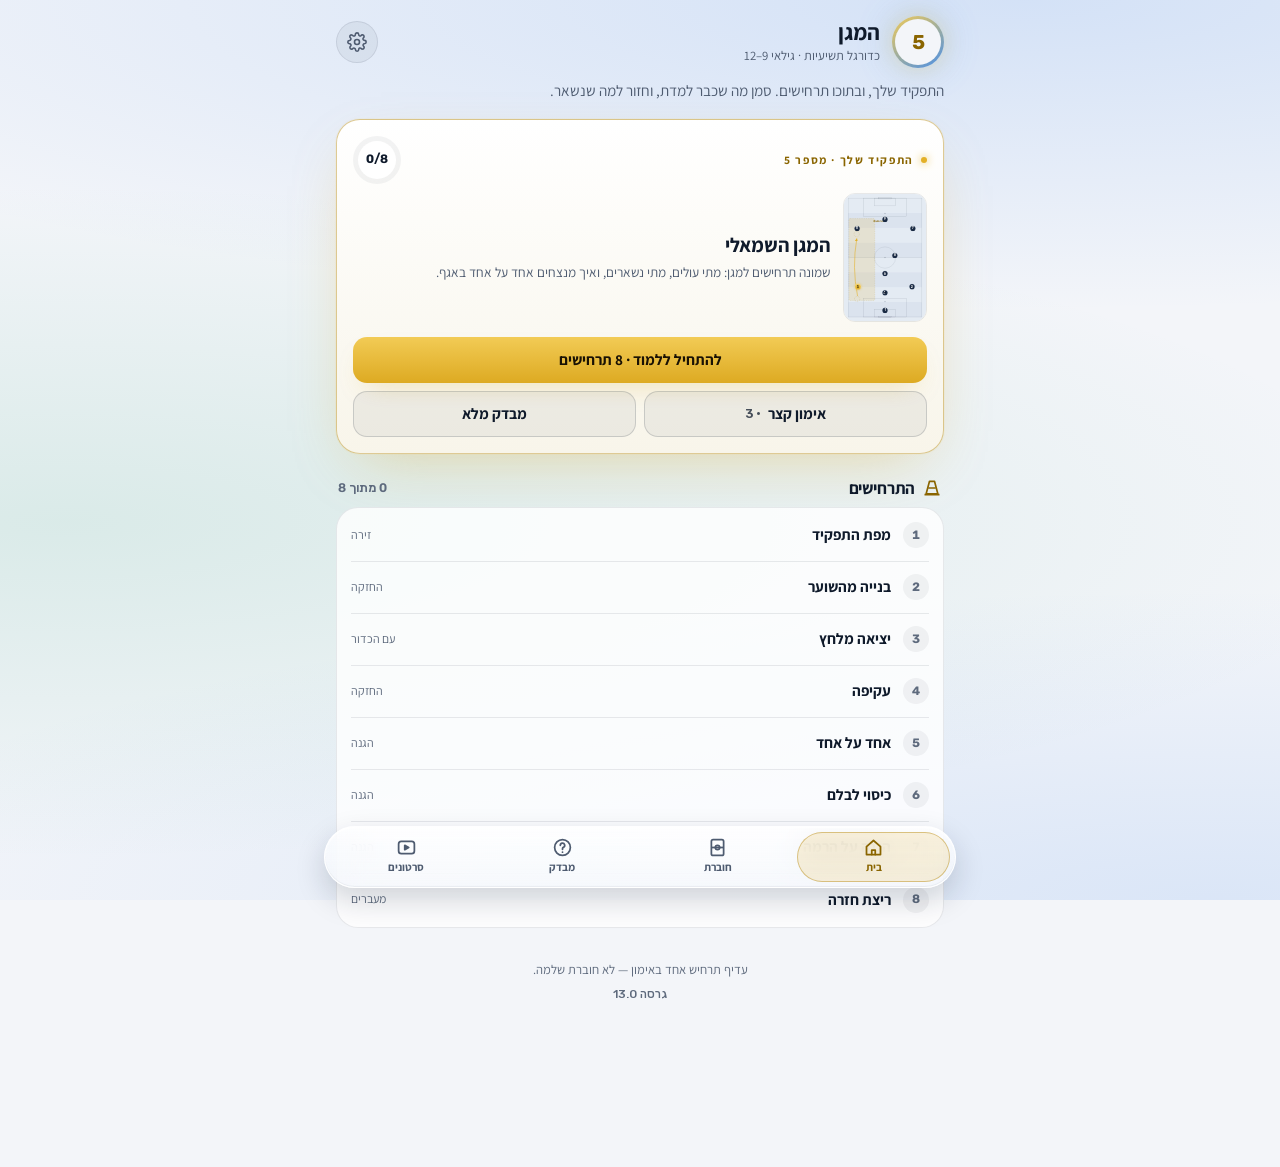
==== commit 0a9fbe9b: "עיצוב חדש: השפה של גבעתיים והמתכונים, בהיר כברירת מחדל (13.0, v43) נבחר מול אב-טיפוס חי. זהב = אתה ע" ====
--- a/m/index.html
+++ b/m/index.html
@@ -7,7 +7,7 @@
 <title>המגן — תשיעיות</title>
 <meta name="description" content="המגן בכדורגל תשיעיות: מיקומים, תנועות, החלטות עם הכדור וטעויות נפוצות.">
 <link rel="manifest" href="manifest.webmanifest">
-<meta name="theme-color" content="#E8E2D4">
+<meta name="theme-color" content="#F3F5F9">
 <meta name="apple-mobile-web-app-capable" content="yes">
 <meta name="apple-mobile-web-app-status-bar-style" content="default">
 <meta name="apple-mobile-web-app-title" content="תשיעיות">
@@ -15,16 +15,52 @@
 <link rel="icon" href="icons/favicon-32.png" sizes="32x32">
 <link rel="stylesheet" href="fonts.css">
 <link rel="stylesheet" href="css/app.css">
+<script>
+/* ערכת הצבעים לפני הציור הראשון — אחרת מי שבחר כהה רואה הבזק בהיר בכל פתיחה.
+   בהיר כברירת מחדל; כהה רק כשנבחר במסך ההגדרות. */
+try { if (localStorage.getItem('k8:theme') === 'dark') document.documentElement.dataset.theme = 'dark'; } catch (e) {}
+</script>
 </head>
 <body>
+<svg width="0" height="0" style="position:absolute" aria-hidden="true">
+  <defs><linearGradient id="gold-fill" x1="0" y1="0" x2="0" y2="1"><stop offset="0" stop-color="#F2CB55"/><stop offset="1" stop-color="#DDAA22"/></linearGradient></defs>
+  <symbol id="i-home" viewBox="0 0 24 24" fill="none" stroke="currentColor" stroke-width="2" stroke-linecap="round" stroke-linejoin="round"><path d="M4 11 12 4l8 7v9H4z"/><path d="M10 20v-5h4v5"/></symbol>
+  <symbol id="i-book" viewBox="0 0 24 24" fill="none" stroke="currentColor" stroke-width="2" stroke-linejoin="round"><rect x="5" y="3" width="14" height="18" rx="2"/><path d="M5 12h14"/><circle cx="12" cy="12" r="2.5"/></symbol>
+  <symbol id="i-quiz" viewBox="0 0 24 24" fill="none" stroke="currentColor" stroke-width="2" stroke-linecap="round"><circle cx="12" cy="12" r="9"/><path d="M9.5 9.5a2.5 2.5 0 1 1 3.5 2.3c-.6.3-1 .8-1 1.5V14M12 17.2v.1"/></symbol>
+  <symbol id="i-vid" viewBox="0 0 24 24" fill="none" stroke="currentColor" stroke-width="2" stroke-linejoin="round"><rect x="3" y="5" width="18" height="14" rx="3"/><path d="M10 9.5v5l4.5-2.5z" fill="currentColor"/></symbol>
+  <symbol id="i-cone" viewBox="0 0 24 24" fill="none" stroke="currentColor" stroke-width="2" stroke-linejoin="round"><path d="M9 4h6l4 15H5z"/><path d="M3 20h18M7.5 12h9"/></symbol>
+  <symbol id="i-prev" viewBox="0 0 24 24" fill="none" stroke="currentColor" stroke-width="2.4" stroke-linecap="round" stroke-linejoin="round"><path d="m9 6 6 6-6 6"/></symbol>
+  <symbol id="i-next" viewBox="0 0 24 24" fill="none" stroke="currentColor" stroke-width="2.4" stroke-linecap="round" stroke-linejoin="round"><path d="m15 6-6 6 6 6"/></symbol>
+  <symbol id="i-bowl" viewBox="0 0 24 24" fill="none" stroke="currentColor" stroke-width="1.9" stroke-linecap="round" stroke-linejoin="round"><rect x="3" y="5" width="18" height="14" rx="3"/><path d="M10 9.5v5l4.5-2.5z" fill="currentColor"/></symbol>
+  <symbol id="i-search" viewBox="0 0 24 24" fill="none" stroke="currentColor" stroke-width="2" stroke-linecap="round"><circle cx="11" cy="11" r="7"/><path d="m20 20-3.5-3.5"/></symbol>
+  <symbol id="i-play" viewBox="0 0 24 24" fill="currentColor"><path d="M7 4v16l13-8z"/></symbol>
+  <symbol id="i-plus" viewBox="0 0 24 24" fill="none" stroke="currentColor" stroke-width="2.4" stroke-linecap="round"><path d="M12 5v14M5 12h14"/></symbol>
+  <symbol id="i-clip" viewBox="0 0 24 24" fill="none" stroke="currentColor" stroke-width="2" stroke-linecap="round" stroke-linejoin="round"><rect x="8" y="3" width="8" height="4" rx="1"/><path d="M8 5H6a2 2 0 0 0-2 2v12a2 2 0 0 0 2 2h12a2 2 0 0 0 2-2V7a2 2 0 0 0-2-2h-2"/></symbol>
+  <symbol id="i-grip" viewBox="0 0 24 24" fill="currentColor"><circle cx="9" cy="6" r="1.6"/><circle cx="15" cy="6" r="1.6"/><circle cx="9" cy="12" r="1.6"/><circle cx="15" cy="12" r="1.6"/><circle cx="9" cy="18" r="1.6"/><circle cx="15" cy="18" r="1.6"/></symbol>
+  <symbol id="i-pen" viewBox="0 0 24 24" fill="none" stroke="currentColor" stroke-width="2" stroke-linecap="round" stroke-linejoin="round"><path d="M4 20h4L19 9l-4-4L4 16z"/></symbol>
+  <symbol id="i-trash" viewBox="0 0 24 24" fill="none" stroke="currentColor" stroke-width="2" stroke-linecap="round" stroke-linejoin="round"><path d="M4 7h16M10 11v6M14 11v6M6 7l1 13h10l1-13M9 7V4h6v3"/></symbol>
+  <symbol id="i-x" viewBox="0 0 24 24" fill="none" stroke="currentColor" stroke-width="2.4" stroke-linecap="round"><path d="M6 6l12 12M18 6 6 18"/></symbol>
+  <symbol id="i-ext" viewBox="0 0 24 24" fill="none" stroke="currentColor" stroke-width="2" stroke-linecap="round" stroke-linejoin="round"><path d="M14 4h6v6M20 4l-9 9M18 14v5a1 1 0 0 1-1 1H5a1 1 0 0 1-1-1V7a1 1 0 0 1 1-1h5"/></symbol>
+  <symbol id="i-tag" viewBox="0 0 24 24" fill="none" stroke="currentColor" stroke-width="2" stroke-linecap="round" stroke-linejoin="round"><path d="M3 12V4h8l10 10-8 8z"/><circle cx="7.5" cy="7.5" r="1.3"/></symbol>
+  <symbol id="i-back" viewBox="0 0 24 24" fill="none" stroke="currentColor" stroke-width="2.2" stroke-linecap="round" stroke-linejoin="round"><path d="m9 6 6 6-6 6"/></symbol>
+  <symbol id="i-grid" viewBox="0 0 24 24" fill="none" stroke="currentColor" stroke-width="2" stroke-linejoin="round"><rect x="4" y="4" width="7" height="8" rx="2"/><rect x="13" y="4" width="7" height="8" rx="2"/><rect x="4" y="14" width="7" height="6" rx="2"/><rect x="13" y="14" width="7" height="6" rx="2"/></symbol>
+  <symbol id="i-rows" viewBox="0 0 24 24" fill="none" stroke="currentColor" stroke-width="2" stroke-linecap="round" stroke-linejoin="round"><rect x="4" y="5" width="5" height="5" rx="1.5"/><rect x="4" y="14" width="5" height="5" rx="1.5"/><path d="M12 7h8M12 16h8"/></symbol>
+  <symbol id="i-gear" viewBox="0 0 24 24" fill="none" stroke="currentColor" stroke-width="1.9" stroke-linecap="round" stroke-linejoin="round"><circle cx="12" cy="12" r="3"/><path d="M19.4 15a1.7 1.7 0 0 0 .3 1.8l.1.1a2 2 0 1 1-2.8 2.8l-.1-.1a1.7 1.7 0 0 0-1.8-.3 1.7 1.7 0 0 0-1 1.5V21a2 2 0 1 1-4 0v-.1a1.7 1.7 0 0 0-1.1-1.5 1.7 1.7 0 0 0-1.8.3l-.1.1a2 2 0 1 1-2.8-2.8l.1-.1a1.7 1.7 0 0 0 .3-1.8 1.7 1.7 0 0 0-1.5-1H3a2 2 0 1 1 0-4h.1a1.7 1.7 0 0 0 1.5-1.1 1.7 1.7 0 0 0-.3-1.8l-.1-.1a2 2 0 1 1 2.8-2.8l.1.1a1.7 1.7 0 0 0 1.8.3H9a1.7 1.7 0 0 0 1-1.5V3a2 2 0 1 1 4 0v.1a1.7 1.7 0 0 0 1 1.5 1.7 1.7 0 0 0 1.8-.3l.1-.1a2 2 0 1 1 2.8 2.8l-.1.1a1.7 1.7 0 0 0-.3 1.8V9a1.7 1.7 0 0 0 1.5 1H21a2 2 0 1 1 0 4h-.1a1.7 1.7 0 0 0-1.5 1Z"/></symbol>
+  <symbol id="i-sync" viewBox="0 0 24 24" fill="none" stroke="currentColor" stroke-width="2" stroke-linecap="round" stroke-linejoin="round"><path d="M20 11a8 8 0 0 0-14.5-4.5L4 8M4 4v4h4M4 13a8 8 0 0 0 14.5 4.5L20 16M20 20v-4h-4"/></symbol>
+  <symbol id="i-cloud" viewBox="0 0 24 24" fill="none" stroke="currentColor" stroke-width="1.9" stroke-linecap="round" stroke-linejoin="round"><path d="M7 18a4.5 4.5 0 0 1-.5-9 6 6 0 0 1 11.6 1.5A3.8 3.8 0 0 1 17.5 18Z"/></symbol>
+</svg>
+
 <div class="wrap">
 
   <div class="state" id="state">טוען…</div>
 
   <!-- ===== מסך הבית ===== -->
   <section id="library" hidden>
-    <div class="eyebrow" id="lib-eyebrow"></div>
-    <h1 id="lib-title"></h1>
+    <header class="top">
+      <div class="crest"><span id="lib-crest"><svg class="i"><use href="#i-cone"/></svg></span></div>
+      <div class="top-text"><h1 id="lib-title"></h1><p id="lib-eyebrow"></p></div>
+      <a class="icon-btn" href="#/s" aria-label="הגדרות וסנכרון"><svg class="i"><use href="#i-gear"/></svg></a>
+    </header>
     <p class="lede" id="lib-lede"></p>
 
     <div class="me" id="me" hidden></div>
@@ -51,62 +87,57 @@
     <!-- התפקיד שנבחר: כרטיס אחד גדול. או הבוחר, כשעוד לא נבחר מספר. -->
     <div id="hero"></div>
 
+    <!-- התרחישים של התפקיד שלך -->
+    <div id="scenlist"></div>
+
     <!-- וכל השאר, מקופל -->
     <details class="roles" id="roles" hidden>
       <summary id="roles-sum">ספריית התפקידים</summary>
       <div class="rolelist" id="rolelist"></div>
     </details>
 
-    <button id="videosgo" type="button">ספריית הסרטונים<span id="videosn"></span><span class="videostag" id="videostag" hidden></span></button>
-    <button id="sharego" type="button">ספרייה משותפת</button>
-
     <p class="foot"><span id="lib-foot"></span><span class="ver" id="lib-ver"></span></p>
   </section>
 
   <!-- ===== מסך חוברת ===== -->
   <section id="booklet" hidden>
-    <a class="back" href="#/" id="back">חזרה ←</a>
-
-    <div class="eyebrow" id="eyebrow"></div>
-
-    <div class="head">
-      <div class="mark" aria-hidden="true"><span class="b" id="mark-b"></span><span class="p" id="mark-p"></span></div>
-      <div>
-        <h1 id="b-title"></h1>
-        <p class="lede" id="b-lede"></p>
-      </div>
-    </div>
+    <a class="back" href="#/" id="back"><svg class="i"><use href="#i-back"/></svg>בית</a>
+
+    <header class="top bhead">
+      <div class="crest" aria-hidden="true"><span class="num" id="mark-b"></span><span id="mark-p" hidden></span></div>
+      <div class="top-text"><h1 id="b-title"></h1><p id="eyebrow"></p></div>
+    </header>
+    <p class="lede" id="b-lede"></p>
 
     <div class="track" id="track" aria-hidden="true"></div>
     <div class="count" id="count"></div>
 
-    <div class="formation" id="formation">
-      <b id="f-label"></b>
-    </div>
+    <details class="formation" id="formation">
+      <summary id="f-label"></summary>
+    </details>
+
+    <div class="rail"><div class="chips" id="chips" role="tablist"></div></div>
 
     <div class="side" id="side">
+      <em id="side-hint"></em>
       <span id="side-label"></span>
-      <button type="button" data-foot="R" aria-pressed="true">ימין</button>
-      <button type="button" data-foot="L" aria-pressed="false">שמאל</button>
-      <em id="side-hint"></em>
-    </div>
-
-    <div class="rail"><div class="chips" id="chips" role="tablist"></div></div>
+      <span class="seg"><button type="button" data-foot="R" aria-pressed="true">ימין</button><button type="button" data-foot="L" aria-pressed="false">שמאל</button></span>
+    </div>
 
     <div class="board" id="board">
+      <div class="playrow"><button class="play glass" id="play" type="button">הראה לי את התנועה</button></div>
       <div class="legend">
-        <span><i class="sw" style="background:#1F4FA8"></i>הקבוצה שלנו</span>
-        <span><i class="sw" style="background:#E5326F"></i><span id="lg-role"></span></span>
-        <span><i class="sw" style="border:1.6px solid #6E7A6B"></i>יריב</span>
-        <span><i class="sw" style="background:linear-gradient(90deg,#E5326F 60%,transparent 0)"></i>ריצה</span>
-        <span><i class="sw" style="background:repeating-linear-gradient(90deg,#1F4FA8 0 5px,transparent 5px 9px)"></i>מסירה</span>
-        <span><i class="sw" style="border:1.4px dashed #E5326F"></i>נקודת התחלה</span>
+        <span><i class="sw sw-me"></i><span id="lg-role"></span></span>
+        <span><i class="sw sw-our"></i>הקבוצה שלנו</span>
+        <span><i class="sw sw-opp"></i>יריב</span>
+        <span><i class="sw sw-run"></i>ריצה</span>
+        <span><i class="sw sw-pass"></i>מסירה</span>
+        <span><i class="sw sw-ghost"></i>נקודת התחלה</span>
       </div>
     </div>
-    <div class="playrow"><button class="play" id="play" type="button">הראה לי את התנועה</button></div>
     <div class="hint" id="hint">החלק ימינה ושמאלה כדי לעבור בין התרחישים</div>
 
-    <div class="panel" id="panel">
+    <div class="panel card" id="panel">
       <div class="phase" id="p-phase"></div>
       <h2 id="p-title"></h2>
       <p class="sub" id="p-sub"></p>
@@ -116,22 +147,23 @@
 
       <ul id="p-does"></ul>
       <details class="mistake"><summary>טעות נפוצה</summary><span id="p-mistake"></span></details>
-
-      <button class="learn" id="learn" type="button" aria-pressed="false"><span id="learn-txt">סמן שלמדתי את זה</span></button>
-      <div class="nav">
-        <button id="prev" type="button">הקודם</button>
-        <button id="next" type="button">התרחיש הבא</button>
-      </div>
     </div>
 
     <p class="foot" id="closing">
       <button class="reset" id="reset" type="button">אפס את הסימונים</button>
     </p>
+
+    <!-- הקודם · למדתי · הבא: צף מעל הניווט, מתחת לאגודל בכל מקום בדף -->
+    <div class="dock glass" id="b-dock">
+      <button class="d" id="prev" type="button" aria-label="התרחיש הקודם"><svg class="i"><use href="#i-prev"/></svg></button>
+      <button class="d mid" id="learn" type="button" aria-pressed="false"><span id="learn-txt">סמן שלמדתי את זה</span></button>
+      <button class="d" id="next" type="button" aria-label="התרחיש הבא"><svg class="i"><use href="#i-next"/></svg></button>
+    </div>
   </section>
 
   <!-- ===== מסך מבדק ===== -->
   <section id="quiz" hidden>
-    <a class="back" href="#/" id="q-back">חזרה ←</a>
+    <a class="back" href="#/" id="q-back"><svg class="i"><use href="#i-back"/></svg>בית</a>
     <div class="eyebrow" id="q-eyebrow"></div>
 
     <div class="track" id="q-track" aria-hidden="true"></div>
@@ -147,76 +179,27 @@
       <div class="qfeed" id="q-feed" hidden></div>
       <div class="qchoices" id="q-choices" hidden></div>
 
-      <div class="nav"><button id="q-confirm" type="button">זהו, זה המקום</button></div>
-    </div>
-
-    <div id="q-result" hidden></div>
+      <div class="dock glass"><button class="d go" id="q-confirm" type="button">זהו, זה המקום</button></div>
+    </div>
+
+    <div id="q-result" class="card" hidden></div>
   </section>
 
-  <!-- ===== מסך ספריית הסרטונים ===== -->
-  <section id="videos" hidden>
-    <a class="back" href="#/" id="v-back">חזרה לחוברות ←</a>
-
-    <div class="eyebrow">סרטונים ששווה לראות שוב</div>
-    <h1>ספריית הסרטונים</h1>
-    <p class="lede" id="v-lede"></p>
-
-    <div class="vsync" id="v-sync" hidden></div>
-
-    <details class="vform" id="v-form">
-      <summary id="v-formtitle">הוסף סרטון</summary>
-      <form id="v-formel" novalidate>
-        <label for="v-url">הקישור לסרטון</label>
-        <div class="vurl">
-          <input type="url" id="v-url" inputmode="url" autocomplete="off"
-                 placeholder="https://www.instagram.com/reel/…">
-          <button type="button" id="v-paste">הדבק</button>
-        </div>
-
-        <label for="v-title">שם הסרטון <em>לא חובה</em></label>
-        <input type="text" id="v-title" autocomplete="off" placeholder="למשל: מסירה ראשונה מתחת ללחץ">
-
-        <label for="v-cat">כותרת</label>
-        <select id="v-cat"></select>
-        <input type="text" id="v-newcat" hidden autocomplete="off" placeholder="שם הכותרת החדשה">
-
-        <label for="v-note">מה לשים לב בו <em>לא חובה</em></label>
-        <textarea id="v-note" rows="2" placeholder="שורה אחת שתזכיר לך למה שמרת אותו"></textarea>
-
-        <label class="vauto" for="v-auto">
-          <input type="checkbox" id="v-auto" checked>
-          <span>הבא תמונה ושם אוטומטית<em>הקישור נשלח לשירות תצוגה מקדימה, שמחזיר את התמונה של הסרטון, את שמו, ואת הכתובת המלאה של קישור מקוצר. בלי זה — אין תמונות, וקישור מקוצר לא ינוגן כאן.</em></span>
-        </label>
-        <button type="button" class="vcheck" id="v-check">בדוק את השירותים</button>
-        <div class="vcheckout" id="v-checkout" hidden></div>
-
-        <p class="verror" id="v-error" hidden></p>
-        <div class="vsubmit">
-          <button type="submit" id="v-save">הוסף לספרייה</button>
-          <button type="button" id="v-cancel" hidden>בטל</button>
-        </div>
-      </form>
-    </details>
-
-    <div class="rail"><div class="chips" id="v-chips" role="tablist"></div></div>
-
-    <button class="vmanage" id="v-managego" type="button" aria-expanded="false">נהל כותרות</button>
-    <div class="cats" id="v-manage" hidden></div>
-
-    <div class="vlist" id="v-list"></div>
-
-    <p class="foot" id="v-foot"></p>
-  </section>
-
-  <!-- ===== מסך הספרייה המשותפת ===== -->
-  <section id="share" hidden>
-    <a class="back" href="#/" id="s-back">חזרה לחוברות ←</a>
-    <div class="eyebrow">דרייב · בלי חשבון ובלי סיסמה</div>
-    <h1 id="s-title">ספרייה משותפת</h1>
-    <div id="s-body"></div>
-  </section>
+  <!-- ===== הסרטונים, הקטגוריות וההגדרות — אותם מסכים כמו בספריית המתכונים ===== -->
+  <section id="videos" hidden></section>
+  <section id="vcats" hidden></section>
+  <section id="share" hidden></section>
 
 </div>
+
+<nav class="tabbar glass" id="tabbar" hidden>
+  <a id="tab-home" href="#/"><svg class="i"><use href="#i-home"/></svg><span>בית</span></a>
+  <a id="tab-book" href="#/"><svg class="i"><use href="#i-book"/></svg><span>חוברת</span></a>
+  <a id="tab-quiz" href="#/"><svg class="i"><use href="#i-quiz"/></svg><span>מבדק</span></a>
+  <a id="tab-vid" href="#/v"><svg class="i"><use href="#i-vid"/></svg><span>סרטונים</span></a>
+</nav>
+<button class="fab glass" id="fab" type="button" hidden><svg class="i"><use href="#i-plus"/></svg>סרטון</button>
+<div class="toast" id="toast" role="status" aria-live="polite"></div>
 
 <script type="module" src="js/app.js"></script>
 </body>
--- a/m/fonts.css
+++ b/m/fonts.css
@@ -1,5 +1,5 @@
 /* Fonts bundled locally so the app works with no network.
-   Suez One, Assistant, Heebo — SIL Open Font License 1.1 (see fonts/OFL.txt) */
+   Suez One, Assistant, Heebo, Rubik — SIL Open Font License 1.1 (see fonts/OFL.txt; Rubik © The Rubik Project Authors) */
 
 @font-face{font-family:'Suez One';font-style:normal;font-weight:400;font-display:swap;
   src:url('fonts/suez-one-hebrew-400-normal.woff2') format('woff2');
@@ -39,3 +39,11 @@
 @font-face{font-family:'Heebo';font-style:normal;font-weight:900;font-display:swap;
   src:url('fonts/heebo-latin-900-normal.woff2') format('woff2');
   unicode-range:U+0000-00FF,U+0131,U+0152-0153,U+02BB-02BC,U+02C6,U+02DA,U+02DC,U+0304,U+0308,U+0329,U+2000-206F,U+20AC,U+2122,U+2191,U+2193,U+2212,U+2215,U+FEFF,U+FFFD;}
+
+/* Rubik — הספרות, כמו בגבעתיים ובמתכונים. קובץ משתנה אחד לכל כתב. */
+@font-face{font-family:'Rubik';font-style:normal;font-weight:500 700;font-display:swap;
+  src:url('fonts/rubik-hebrew.woff2') format('woff2');
+  unicode-range:U+0307-0308,U+0590-05FF,U+200C-2010,U+20AA,U+25CC,U+FB1D-FB4F;}
+@font-face{font-family:'Rubik';font-style:normal;font-weight:500 700;font-display:swap;
+  src:url('fonts/rubik-latin.woff2') format('woff2');
+  unicode-range:U+0000-00FF,U+0131,U+0152-0153,U+02BB-02BC,U+02C6,U+02DA,U+02DC,U+0304,U+0308,U+0329,U+2000-206F,U+20AC,U+2122,U+2191,U+2193,U+2212,U+2215,U+FEFF,U+FFFD;}
--- a/m/css/app.css
+++ b/m/css/app.css
@@ -1,635 +1,609 @@
-/* תשיעיות — עיצוב האפליקציה. הועתק כלשונו מגרסת הדף היחיד. */
-:root{
-  --paper:#E8E2D4; --ink:#17211F; --ink-soft:rgba(23,33,31,.62);
-  --hair:rgba(23,33,31,.22); --blue:#1F4FA8; --pink:#E5326F;
-  --grass:#D6DAC6; --opp:#6E7A6B;
-}
-*{box-sizing:border-box}
-[hidden]{display:none !important}   /* גובר על display:flex של .track ואחרים */
-html,body{margin:0;padding:0;overscroll-behavior-y:none}
-body{
-  background:var(--paper);color:var(--ink);
-  font-family:'Assistant',system-ui,'Arial Hebrew',sans-serif;
-  font-size:16px;line-height:1.62;-webkit-font-smoothing:antialiased;
-  -webkit-tap-highlight-color:transparent;
-}
-body::after{
-  content:'';position:fixed;inset:0;pointer-events:none;z-index:99;opacity:.34;mix-blend-mode:multiply;
-  background-image:url("data:image/svg+xml,%3Csvg xmlns='http://www.w3.org/2000/svg' width='140' height='140'%3E%3Cfilter id='n'%3E%3CfeTurbulence type='fractalNoise' baseFrequency='.9' numOctaves='3'/%3E%3C/filter%3E%3Crect width='140' height='140' filter='url(%23n)' opacity='.42'/%3E%3C/svg%3E");
-}
-.wrap{max-width:660px;margin:0 auto;
-  padding:calc(24px + env(safe-area-inset-top)) 18px calc(56px + env(safe-area-inset-bottom))}
-
-.eyebrow{font-family:'Heebo',sans-serif;font-weight:700;font-size:12px;letter-spacing:.18em;
-  color:var(--ink-soft);display:flex;align-items:center;gap:9px;margin-bottom:14px}
-.eyebrow::after{content:'';flex:1;height:1px;background:var(--hair)}
-.head{display:flex;align-items:flex-start;gap:18px}
-.mark{position:relative;width:96px;flex:0 0 96px;height:104px;isolation:isolate}
-.mark span{position:absolute;inset:0;font-family:'Suez One',serif;font-size:112px;line-height:.92;
-  text-align:center;mix-blend-mode:multiply}
-.mark.wide span{font-size:72px;line-height:1.44}
-.mark .b{color:var(--blue);transform:translate(4px,4px)}
-.mark .p{color:var(--pink)}
-h1{font-family:'Suez One',serif;font-weight:400;font-size:34px;line-height:1.08;margin:6px 0 8px;letter-spacing:-.01em}
-.lede{font-size:15.5px;color:var(--ink-soft);margin:0}
-
-.track{display:flex;gap:4px;margin-top:22px}
-.track i{flex:1;height:4px;background:var(--hair);transition:background .3s}
-.track i.on{background:var(--pink)}
-.track i.here{background:var(--ink)}
-.count{font-family:'Heebo',sans-serif;font-weight:700;font-size:12px;letter-spacing:.14em;
-  color:var(--ink-soft);margin-top:7px}
-
-.formation{margin-top:20px;padding:10px 13px;border:1px solid var(--hair);font-size:13.5px;
-  color:var(--ink-soft);background:rgba(255,255,255,.32)}
-.formation b{color:var(--ink);font-weight:700}
-
-.side{display:flex;align-items:center;gap:7px;margin-top:18px;font-family:'Heebo',sans-serif;
-  font-weight:700;font-size:12px;color:var(--ink-soft)}
-.side button{font-family:inherit;font-weight:700;font-size:12.5px;padding:7px 14px;cursor:pointer;
-  border:1px solid var(--hair);background:transparent;color:var(--ink);transition:background .18s,color .18s}
-.side button[aria-pressed="true"]{background:var(--ink);color:var(--paper);border-color:var(--ink)}
-.side button:focus-visible{outline:2px solid var(--pink);outline-offset:2px}
-.side em{font-style:normal;flex:1;font-size:12px;text-align:left;opacity:.75}
-
-.rail{margin:24px -18px 0;padding:0 18px;overflow-x:auto;scrollbar-width:none}
-.rail::-webkit-scrollbar{display:none}
-.chips{display:flex;gap:7px;width:max-content;padding-bottom:4px}
-.chip{font-family:'Heebo',sans-serif;font-weight:700;font-size:13px;border:1px solid var(--hair);
-  background:transparent;color:var(--ink);padding:10px 13px;cursor:pointer;white-space:nowrap;
-  display:flex;align-items:center;gap:7px;transition:background .18s,color .18s,border-color .18s}
-.chip .dot{width:7px;height:7px;border-radius:50%;background:var(--ink-soft)}
-.chip[data-phase="החזקה"] .dot{background:var(--blue)}
-.chip[data-phase="הגנה"] .dot{background:var(--opp)}
-.chip[data-phase="מעברים"] .dot{background:var(--pink)}
-.chip[data-phase="עם הכדור"] .dot{background:var(--ink)}
-.chip[aria-selected="true"]{background:var(--ink);color:var(--paper);border-color:var(--ink)}
-.chip[aria-selected="true"] .dot{background:var(--paper)}
-.chip:focus-visible{outline:2px solid var(--pink);outline-offset:2px}
-
-.board{margin-top:16px;border:1px solid var(--hair);background:rgba(255,255,255,.28);padding:8px;
-  touch-action:pan-y;user-select:none;-webkit-user-select:none}
-svg.pitch{display:block;width:100%;height:auto}
-.tok{transition:transform .68s cubic-bezier(.6,.02,.2,1)}
-.tok circle{stroke-width:0}
-.tok text{font-family:'Heebo',sans-serif;font-weight:900;font-size:14px;text-anchor:middle;
-  dominant-baseline:central;fill:var(--paper)}
-.mate circle{fill:var(--blue)}
-.eight circle{fill:var(--pink)}
-.opp circle{fill:none;stroke:var(--opp);stroke-width:1.6}
-.oppfill{fill:rgba(110,122,107,.14)}
-.ball{fill:var(--ink)}
-.pl{fill:none;stroke:var(--ink);stroke-opacity:.32;stroke-width:1.3}
-.zone{fill:rgba(229,50,111,.09);stroke:var(--pink);stroke-opacity:.4;stroke-width:1;stroke-dasharray:5 5}
-.shadow{fill:rgba(110,122,107,.16)}
-.ghost{fill:none;stroke:var(--pink);stroke-width:1.4;stroke-dasharray:3 4;opacity:.72}
-.arrow{fill:none;stroke-linecap:round}
-.a-run{stroke:var(--pink);stroke-width:2.6}
-.a-pass{stroke:var(--blue);stroke-width:2;stroke-dasharray:7 6}
-.a-opt{stroke:var(--pink);stroke-width:2.2;stroke-dasharray:6 6}
-.a-press{stroke:var(--opp);stroke-width:2;stroke-dasharray:2 5}
-/* טקסט בתוך המגרש נמדד ביחידות ה-viewBox: על טלפון 400 יחידות מוצגות
-   ברוחב ~350px, כך שכל ערך כאן קטן בפועל בכעשירית. */
-.alabel{font-family:'Heebo',sans-serif;font-weight:900;font-size:12.5px;fill:var(--pink)}
-.zlabel{font-family:'Heebo',sans-serif;font-weight:700;font-size:12px;fill:var(--pink);opacity:.85}
-.draw{stroke-dasharray:var(--len);stroke-dashoffset:var(--len);animation:draw .62s cubic-bezier(.3,.7,.3,1) forwards}
-.a-pass.draw,.a-opt.draw,.a-press.draw{stroke-dashoffset:0;opacity:0;animation:fadein .5s forwards}
-@keyframes draw{to{stroke-dashoffset:0}}
-@keyframes fadein{to{opacity:1}}
-.fade{opacity:0;animation:fadein .45s .1s forwards}
-.hint{text-align:center;font-family:'Heebo',sans-serif;font-weight:700;font-size:12.5px;
-  letter-spacing:.12em;color:var(--ink-soft);margin-top:8px}
-
-/* --- הרצת התנועה ---
-   בזמן ההרצה האסימונים מקבלים מיקום בכל פריים, ולכן המעבר החלק שמשרת
-   החלפת תרחיש חייב לרדת — אחרת הוא רודף אחרי האנימציה ומפגר אחריה. */
-.playrow{margin-top:10px}
-.play{width:100%;font-family:'Heebo',sans-serif;font-weight:700;font-size:14.5px;padding:13px;
-  border:1.5px solid var(--blue);background:transparent;color:var(--blue);cursor:pointer;
-  display:flex;align-items:center;justify-content:center;gap:10px;transition:background .18s,color .18s}
-.play::before{content:'';width:0;height:0;border-style:solid;border-width:6px 0 6px 9px;
-  border-color:transparent transparent transparent currentColor}
-.play:active{background:var(--blue);color:var(--paper)}
-.play:disabled{opacity:.5;cursor:default}
-.play:focus-visible{outline:2px solid var(--pink);outline-offset:2px}
-.playing .tok{transition:none}
-
-.legend{display:flex;flex-wrap:wrap;gap:6px 16px;margin-top:12px;font-size:12.5px;
-  color:var(--ink-soft);font-family:'Heebo',sans-serif;font-weight:700}
-.legend span{display:flex;align-items:center;gap:6px}
-.sw{width:16px;height:10px;display:inline-block}
-
-.panel{margin-top:30px}
-.phase{font-family:'Heebo',sans-serif;font-weight:700;font-size:12px;letter-spacing:.16em;
-  color:var(--pink);margin-bottom:6px}
-h2{font-family:'Suez One',serif;font-weight:400;font-size:25px;margin:0 0 4px;line-height:1.15}
-.sub{margin:0 0 18px;color:var(--ink-soft);font-size:15px}
-ul{list-style:none;margin:0;padding:0}
-ul li{position:relative;padding:0 22px 0 0;margin-bottom:11px;font-size:15.5px}
-ul li::before{content:'';position:absolute;right:0;top:.62em;width:9px;height:1.5px;background:var(--blue)}
-
-/* המשפט עלה מתחתית הפאנל לראשו: זה מה שנשאר לילד בראש אחרי שבוע,
-   והוא היה יושב אחרי קיר טקסט שרובם לא הגיעו לסופו. */
-.cue{margin:0 0 20px;padding:14px 16px;background:rgba(229,50,111,.08);
-  border-right:3px solid var(--pink);
-  font-family:'Suez One',serif;font-size:19px;line-height:1.4;color:var(--pink)}
-.cue small{display:block;font-family:'Heebo',sans-serif;font-size:11.5px;letter-spacing:.16em;
-  color:var(--ink-soft);margin-bottom:7px;font-weight:700}
-
-/* הטעות היא משני — נפתחת בנגיעה במקום לתפוס מקום תמיד */
-.mistake{margin-top:20px;border-right:3px solid var(--opp);
-  background:rgba(110,122,107,.1);font-size:14.5px}
-.mistake summary{font-family:'Heebo',sans-serif;font-weight:700;font-size:12px;letter-spacing:.14em;
-  color:var(--opp);padding:12px 15px;cursor:pointer;list-style:none;display:flex;
-  align-items:center;justify-content:space-between;gap:10px}
-.mistake summary::-webkit-details-marker{display:none}
-.mistake summary::after{content:'+';font-size:17px;font-weight:700;line-height:1}
-.mistake[open] summary::after{content:'−'}
-.mistake summary:focus-visible{outline:2px solid var(--pink);outline-offset:-2px}
-.mistake>span{display:block;padding:0 15px 14px}
-.mistake>.termdef{margin:0 15px 14px}
-
-/* --- מונח מוסבר ---
-   השפה של המשחק היא חצי מהתוכן, וילד בן 11 לא מכיר אותה. ההופעה
-   הראשונה בכל תרחיש היא כפתור, והנגיעה פותחת שורה אחת מתחת לפסקה. */
-.term{font:inherit;background:none;border:0;padding:0;cursor:pointer;color:var(--blue);
-  border-bottom:1.5px dotted var(--blue);text-align:inherit}
-.term[aria-expanded="true"]{background:rgba(31,79,168,.12);border-bottom-style:solid}
-/* בכותרת המונח שומר על צבע הכותרת — רק הקו מסגיר שאפשר לגעת */
-h2 .term{color:inherit;border-bottom-width:2px}
-.term:focus-visible{outline:2px solid var(--pink);outline-offset:2px}
-.termdef{margin:9px 0 4px;padding:11px 13px;background:rgba(31,79,168,.08);
-  border-right:3px solid var(--blue);font-size:14.5px;line-height:1.55;color:var(--ink)}
-
-.learn{width:100%;margin-top:24px;font-family:'Heebo',sans-serif;font-weight:700;font-size:14px;
-  padding:14px;border:1.5px solid var(--pink);background:transparent;color:var(--pink);cursor:pointer;
-  display:flex;align-items:center;justify-content:center;gap:9px;transition:background .2s,color .2s}
-.learn[aria-pressed="true"]{background:var(--pink);color:var(--paper)}
-.nav{display:flex;gap:8px;margin-top:8px}
-.nav button{flex:1;font-family:'Heebo',sans-serif;font-weight:700;font-size:14px;padding:14px;
-  border:1px solid var(--ink);background:transparent;color:var(--ink);cursor:pointer}
-.nav button:active{background:var(--ink);color:var(--paper)}
-.learn:focus-visible,.nav button:focus-visible{outline:2px solid var(--pink);outline-offset:2px}
-
-.foot{margin-top:28px;font-size:12.5px;color:var(--ink-soft);border-top:1px solid var(--hair);padding-top:12px}
-.reset{background:none;border:none;color:var(--ink-soft);font-family:'Heebo',sans-serif;
-  font-weight:700;font-size:12px;padding:6px 0;cursor:pointer;text-decoration:underline}
-
-/* ===== המספר שלי =====
-   שאלה אחת בפתיחה הראשונה. יעדי מגע של 44px, כי האצבע שנוגעת כאן
-   היא של ילד על טלפון, לפעמים בחוץ ובאור יום. */
-.me{margin-top:20px;padding:15px 16px;border:1px solid var(--hair);background:rgba(255,255,255,.32)}
-.me.set{padding:10px 0 0;border:0;border-top:1px solid var(--hair);background:none}
-.me-ask{margin:0;font-family:'Suez One',serif;font-size:20px;line-height:1.2}
-.me-hint{margin:5px 0 0;font-size:13.5px;color:var(--ink-soft)}
-.me-nums{display:flex;flex-wrap:wrap;gap:8px;margin-top:14px}
-.me-nums button{font-family:'Heebo',sans-serif;font-weight:900;font-size:16px;
-  min-width:44px;min-height:44px;border:1px solid var(--hair);background:rgba(255,255,255,.55);
-  color:var(--ink);cursor:pointer}
-.me-nums button:active{background:var(--ink);color:var(--paper);border-color:var(--ink)}
-.me-nums button:focus-visible{outline:2px solid var(--pink);outline-offset:2px}
-.me-later{margin-top:12px;background:none;border:none;color:var(--ink-soft);
-  font-family:'Heebo',sans-serif;font-weight:700;font-size:12.5px;padding:6px 0;cursor:pointer;
-  text-decoration:underline}
-.me-line{margin:0;font-family:'Heebo',sans-serif;font-weight:700;font-size:12.5px;
-  letter-spacing:.06em;color:var(--ink-soft)}
-.me-change{font:inherit;background:none;border:none;color:var(--pink);cursor:pointer;
-  padding:0;text-decoration:underline}
-.me-later:focus-visible,.me-change:focus-visible{outline:2px solid var(--pink);outline-offset:2px}
-
-/* ===== החבילה המלאה =====
-   כשאין תוכן זה כל מסך הבית, ולכן הוא נראה כמו הבוחר ולא כמו הודעה
-   קטנה בשוליים. אחרי שנטענה — שורה אחת בתחתית, בלי לתפוס מקום. */
-.pack{margin-top:22px;border:1px solid var(--hair);background:rgba(255,255,255,.32);padding:16px}
-.pack.set{margin-top:14px;padding:10px 0 0;border:0;border-top:1px solid var(--hair);background:none}
-.pack-t{margin:0;font-family:'Suez One',serif;font-size:21px;line-height:1.2}
-.pack.set .pack-t{font-family:'Heebo',sans-serif;font-weight:700;font-size:12.5px;
-  letter-spacing:.06em;color:var(--ink-soft)}
-.pack-d{margin:5px 0 0;font-size:13.5px;color:var(--ink-soft);line-height:1.5}
-.pack.set .pack-d{display:none}
-.pack-do{display:flex;flex-wrap:wrap;gap:8px;margin-top:15px}
-.pack.set .pack-do{margin-top:9px}
-.pack-file{font-family:'Heebo',sans-serif;font-weight:700;font-size:14px;padding:13px 16px;
-  border:1.5px solid var(--pink);background:var(--pink);color:var(--paper);cursor:pointer;
-  min-height:44px;display:flex;align-items:center}
-.pack.set .pack-file{font-size:12px;padding:8px 12px;min-height:0;
-  border-color:var(--hair);background:transparent;color:var(--ink-soft)}
-#pack-input{position:absolute;width:1px;height:1px;opacity:0;pointer-events:none}
-#pack-input:focus-visible + #pack-urlgo,.pack-file:focus-within{outline:2px solid var(--pink);outline-offset:2px}
-#pack-urlgo{font-family:'Heebo',sans-serif;font-weight:700;font-size:13px;padding:13px 15px;
-  border:1px solid var(--hair);background:rgba(255,255,255,.5);color:var(--ink);cursor:pointer;min-height:44px}
-.pack.set #pack-urlgo{font-size:12px;padding:8px 12px;min-height:0;background:transparent;color:var(--ink-soft)}
-.pack-url{display:flex;gap:8px;margin-top:10px}
-.pack-url input{flex:1;min-width:0;font:inherit;font-size:15px;padding:11px 12px;
-  border:1px solid var(--hair);background:var(--paper);color:var(--ink)}
-.pack-url button{font-family:'Heebo',sans-serif;font-weight:700;font-size:13px;padding:0 16px;
-  border:1px solid var(--ink);background:var(--ink);color:var(--paper);cursor:pointer}
-.pack-drop{margin-top:12px;background:none;border:none;color:var(--ink-soft);
-  font-family:'Heebo',sans-serif;font-weight:700;font-size:12px;padding:6px 0;cursor:pointer;
-  text-decoration:underline}
-#pack-error{white-space:pre-wrap;word-break:break-word}
-
-#install{display:none;width:100%;margin-top:18px;font-family:'Heebo',sans-serif;font-weight:700;
-  font-size:13.5px;padding:13px;border:1px dashed var(--blue);background:transparent;color:var(--blue);cursor:pointer}
-
-@media (min-width:640px){
-  h1{font-size:40px}
-  .mark{width:120px;flex-basis:120px;height:126px}
-  .mark span{font-size:134px}
-  .mark.wide span{font-size:86px;line-height:1.47}
-}
-@media (prefers-reduced-motion:reduce){
-  .tok{transition:none}
-  .draw,.fade{animation:none;stroke-dashoffset:0;opacity:1}
-}
-
-/* מצב טעינה / שגיאה — הוסף בפירוק לקבצים */
-.state{margin-top:28px;padding:16px;border:1px dashed var(--hair);text-align:center;
-  font-family:'Heebo',sans-serif;font-weight:700;font-size:13px;color:var(--ink-soft)}
-.loading .wrap>*:not(.state){display:none}
-
-/* ===== מסך החוברות ===== */
-#library h1{margin-top:14px}
-#library .lede{margin-bottom:4px}
-
-/* ===== מסך הבית: הגיבור, ספריית התפקידים, והבוחר ===== */
-
-/* --- הכרטיס הגדול: התפקיד שנבחר --- */
-.big{margin-top:22px;border:1px solid var(--pink);background:rgba(229,50,111,.06);padding:15px 15px 16px}
-.big-role{font-family:'Heebo',sans-serif;font-weight:700;font-size:11.5px;letter-spacing:.16em;
-  color:var(--ink-soft);margin-bottom:9px}
-.big-head{display:flex;gap:15px;align-items:flex-start}
-.big .thumb{flex:0 0 104px;width:104px;border:1px solid var(--hair);background:rgba(255,255,255,.4);padding:3px}
-.big .thumb svg{display:block;width:100%;height:auto}
-.big-body{flex:1;min-width:0;display:flex;flex-direction:column}
-.big h2{font-family:'Suez One',serif;font-weight:400;font-size:25px;line-height:1.1;margin:0 0 6px}
-.big h2 button{font:inherit;color:inherit;background:none;border:none;padding:0;cursor:pointer;text-align:right}
-.big h2 button:focus-visible{outline:2px solid var(--pink);outline-offset:3px}
-.big-desc{margin:0;font-size:14px;line-height:1.5;color:var(--ink-soft)}
-.big .track{margin-top:auto;padding-top:13px}
-.big .count{margin-top:6px}
-.big-resume{margin:13px 0 0;font-size:13.5px;color:var(--ink);cursor:pointer;
-  border-right:2px solid var(--pink);padding-right:9px}
-
-/* --- מספר שאין לו חוברת --- */
-.noyet{margin-top:22px;border:1px dashed var(--hair);background:rgba(255,255,255,.24);padding:14px 15px}
-.noyet-t{margin:0;font-family:'Suez One',serif;font-size:19px;line-height:1.2}
-.noyet-d{margin:6px 0 0;font-size:13.5px;color:var(--ink-soft);line-height:1.5}
-.noyet + .big{margin-top:11px}
-
-/* --- הבוחר, כשעוד לא נבחר מספר --- */
-.ask{margin-top:22px;border:1px solid var(--hair);background:rgba(255,255,255,.32);padding:16px}
-.ask-q{margin:0;font-family:'Suez One',serif;font-size:21px;line-height:1.2}
-.ask-hint{margin:5px 0 0;font-size:13.5px;color:var(--ink-soft)}
-.ask-nums{display:flex;flex-wrap:wrap;gap:8px;margin-top:15px}
-.ask-nums button{font-family:'Heebo',sans-serif;font-weight:900;font-size:16px;width:46px;height:46px;
-  border:1px solid var(--hair);background:rgba(255,255,255,.5);color:var(--ink);cursor:pointer;
-  transition:background .18s,color .18s,border-color .18s}
-.ask-nums button.has{border-color:var(--pink);color:var(--pink)}
-.ask-nums button:active{background:var(--ink);color:var(--paper);border-color:var(--ink)}
-.ask-nums button:focus-visible{outline:2px solid var(--pink);outline-offset:2px}
-.ask-key{margin:10px 0 0;font-size:12px;color:var(--ink-soft)}
-.ask-later{margin-top:13px;background:none;border:none;color:var(--ink-soft);
-  font-family:'Heebo',sans-serif;font-weight:700;font-size:12.5px;cursor:pointer;padding:0;
-  text-decoration:underline;text-underline-offset:3px}
-.ask-later:focus-visible{outline:2px solid var(--pink);outline-offset:2px}
-
-/* --- ספריית התפקידים --- */
-.roles{margin-top:12px;border:1px solid var(--hair);background:rgba(255,255,255,.22)}
-.roles>summary{font-family:'Heebo',sans-serif;font-weight:700;font-size:13.5px;padding:13px 15px;
-  cursor:pointer;list-style:none;display:flex;align-items:center;gap:9px}
-.roles>summary::-webkit-details-marker{display:none}
-.roles>summary::after{content:'▾';margin-right:auto;color:var(--ink-soft);font-size:12px}
-.roles[open]>summary::after{content:'▴'}
-.roles>summary:focus-visible{outline:2px solid var(--pink);outline-offset:-2px}
-.roles-n{background:var(--hair);color:var(--ink);padding:1px 8px;font-size:12px}
-.rolelist{border-top:1px solid var(--hair)}
-.rolerow{display:flex;gap:12px;align-items:center;width:100%;text-align:right;font:inherit;color:inherit;
-  background:none;border:0;border-bottom:1px solid var(--hair);padding:11px 13px;cursor:pointer}
-.rolerow:last-child{border-bottom:0}
-.rolerow:active{background:rgba(255,255,255,.6)}
-.rolerow:focus-visible{outline:2px solid var(--pink);outline-offset:-2px}
-.rolerow .thumb{flex:0 0 44px;width:44px;border:1px solid var(--hair);background:rgba(255,255,255,.4);
-  padding:2px;line-height:0}
-.rolerow .thumb svg{display:block;width:100%;height:auto}
-.rolebody{flex:1;min-width:0;display:block}
-.rolenum{display:block;font-family:'Heebo',sans-serif;font-weight:700;font-size:10px;letter-spacing:.14em;
-  color:var(--ink-soft)}
-.rolename{display:block;font-family:'Suez One',serif;font-size:16px;line-height:1.15;margin-top:2px}
-.roletrack{display:flex;gap:2px;margin-top:6px}
-.roletrack i{width:11px;height:3px;background:var(--hair)}
-.roletrack i.on{background:var(--pink)}
-.rolego{font-family:'Heebo',sans-serif;font-weight:700;font-size:19px;color:var(--ink-soft);line-height:1}
-
-.traingo{width:100%;margin-top:14px;font-family:'Heebo',sans-serif;font-weight:700;font-size:14px;
-  padding:14px;border:1px solid var(--ink);background:var(--ink);color:var(--paper);cursor:pointer}
-.traingo:active{opacity:.82}
-.traingo:focus-visible{outline:2px solid var(--ink);outline-offset:2px}
-.quizgo{width:100%;margin-top:8px;font-family:'Heebo',sans-serif;font-weight:700;font-size:12.5px;
-  padding:11px;border:1px solid var(--hair);background:transparent;color:var(--ink);cursor:pointer}
-.quizgo.ready{border-color:var(--pink);color:var(--pink)}
-.quizgo:focus-visible{outline:2px solid var(--pink);outline-offset:2px}
-
-.ver{display:block;margin-top:8px;font-family:'Heebo',sans-serif;font-weight:700;font-size:11px;
-  letter-spacing:.16em;color:var(--ink-soft);opacity:.75}
-
-/* ===== חזרה ===== */
-.back{display:inline-block;margin-bottom:16px;font-family:'Heebo',sans-serif;font-weight:700;
-  font-size:12px;letter-spacing:.14em;color:var(--ink-soft);text-decoration:none;
-  border-bottom:1px solid var(--hair);padding-bottom:3px}
-.back:active{color:var(--ink);border-color:var(--ink)}
-.back:focus-visible{outline:2px solid var(--pink);outline-offset:2px}
-
-/* ===== מבדק ===== */
-#quiz h2{margin:2px 0 16px}
-.track i.exact{background:var(--pink)}
-.track i.close{background:rgba(229,50,111,.45)}
-.track i.far{background:var(--opp)}
-
-.quizing{touch-action:none;cursor:crosshair}
-.quizing .tok{transition:transform .25s cubic-bezier(.4,0,.2,1)}
-.q-from{fill:none;stroke:var(--ink);stroke-opacity:.45;stroke-width:1.4;stroke-dasharray:3 4}
-.q-guess{fill:none;stroke:var(--ink);stroke-width:2;stroke-dasharray:5 4}
-.q-tag{font-family:'Heebo',sans-serif;font-weight:700;font-size:12.5px;fill:var(--ink);
-  text-anchor:middle;opacity:.7}
-
-.qfeed{margin-top:14px;padding:13px 15px;font-size:15px;border-right:3px solid var(--ink)}
-.qfeed.exact{border-color:var(--pink);background:rgba(229,50,111,.1)}
-.qfeed.close{border-color:var(--pink);background:rgba(229,50,111,.05)}
-.qfeed.far,.qfeed.miss{border-color:var(--opp);background:rgba(110,122,107,.1)}
-
-.qchoices{display:grid;gap:7px;margin-top:16px}
-.choice{width:100%;text-align:right;font-family:'Assistant',sans-serif;font-size:15px;line-height:1.45;
-  padding:13px 14px;border:1px solid var(--hair);background:rgba(255,255,255,.4);color:var(--ink);
-  cursor:pointer;transition:background .18s,border-color .18s}
-.choice:active{background:rgba(255,255,255,.75)}
-.choice:disabled{cursor:default}
-.choice.right{border-color:var(--pink);border-width:2px;background:rgba(229,50,111,.12);color:var(--ink)}
-.choice.wrong{border-color:var(--opp);background:rgba(110,122,107,.12);text-decoration:line-through;
-  color:var(--ink-soft)}
-.choice:focus-visible{outline:2px solid var(--pink);outline-offset:2px}
-
-
-#q-result h2{font-family:'Suez One',serif;font-size:26px;margin:22px 0 8px}
-.q-tally{font-family:'Heebo',sans-serif;font-weight:700;font-size:13px;letter-spacing:.1em;
-  color:var(--ink-soft);margin:0 0 22px}
-#q-result ul{margin:8px 0 20px}
-#q-result li{position:relative;padding:0 22px 0 0;margin-bottom:9px;font-size:15.5px}
-#q-result li::before{content:'';position:absolute;right:0;top:.62em;width:9px;height:1.5px;background:var(--pink)}
-#q-result a{color:var(--ink);text-decoration-color:var(--hair);text-underline-offset:3px}
-
-/* ===== ספריית הסרטונים =====
-   אותו נייר ואותם צבעים כמו החוברות. הכניסה היא כפתור בתחתית מסך הבית,
-   כדי שהחוברות יישארו הדבר הראשון שרואים. */
-#videosgo{width:100%;margin-top:16px;font-family:'Heebo',sans-serif;font-weight:700;font-size:14px;
-  padding:13px;border:1px solid var(--hair);background:rgba(255,255,255,.32);color:var(--ink);cursor:pointer;
-  display:flex;align-items:center;justify-content:center;gap:8px}
-#videosgo:active{background:var(--ink);color:var(--paper);border-color:var(--ink)}
-#videosgo:focus-visible{outline:2px solid var(--pink);outline-offset:2px}
-#videosn{color:var(--pink);font-weight:900}
-#videosgo:active #videosn{color:var(--paper)}
-.videostag{font-size:10.5px;letter-spacing:.12em;border:1px solid var(--hair);padding:2px 7px;
-  color:var(--ink-soft);font-weight:700}
-#videosgo:active .videostag{color:var(--paper);border-color:rgba(232,226,212,.4)}
-
-#sharego{width:100%;margin-top:8px;font-family:'Heebo',sans-serif;font-weight:700;font-size:12.5px;
-  padding:11px;border:1px solid var(--hair);background:transparent;color:var(--ink-soft);cursor:pointer}
-#sharego:active{background:var(--ink);color:var(--paper);border-color:var(--ink)}
-#sharego:focus-visible{outline:2px solid var(--pink);outline-offset:2px}
-
-/* --- פס הסנכרון בראש ספריית הסרטונים --- */
-.vsync{display:flex;align-items:center;gap:9px;margin-top:16px;padding:11px 13px;
-  border:1px solid var(--hair);background:rgba(255,255,255,.32);
-  font-family:'Heebo',sans-serif;font-weight:700;font-size:12.5px}
-.vsync.bad{border-color:var(--opp);background:rgba(110,122,107,.1)}
-.vsync .dot{width:8px;height:8px;border-radius:50%;background:#2C6B4E;flex:0 0 auto}
-.vsync .dot.off{background:var(--opp)}
-.vsync .dot.busy{background:var(--pink);animation:vpulse 1.1s ease-in-out infinite}
-@keyframes vpulse{0%,100%{opacity:1}50%{opacity:.25}}
-@media (prefers-reduced-motion:reduce){.vsync .dot.busy{animation:none}}
-.vsync>span:not(.dot):not(.when){min-width:0;overflow:hidden;text-overflow:ellipsis;white-space:nowrap}
-.vsync .when{margin-inline-start:auto;padding-inline-start:10px;font-size:11px;letter-spacing:.1em;
-  color:var(--ink-soft);white-space:nowrap;font-weight:700}
-.vsyncgo{font:inherit;font-size:11.5px;border:1px solid var(--hair);background:transparent;
-  color:var(--ink);padding:5px 11px;cursor:pointer;flex:0 0 auto}
-.vsyncgo:active{background:var(--ink);color:var(--paper)}
-.vsyncgo:disabled{opacity:.45;cursor:default}
-.vsyncgo:focus-visible{outline:2px solid var(--pink);outline-offset:2px}
-
-/* במכשיר שרואה בלבד אין טופס ואין ניהול כותרות, ולכן הרשימה עולה למעלה */
-#videos.viewer .rail{margin-top:18px}
-
-/* ===== מסך הספרייה המשותפת ===== */
-#share h1{margin-top:14px}
-#share .lede{margin:0 0 4px}
-.sform{margin-top:20px;border:1px solid var(--hair);background:rgba(255,255,255,.32);padding:4px 16px 16px}
-.sform label,.sother label{display:block;font-family:'Heebo',sans-serif;font-weight:700;font-size:12px;
-  letter-spacing:.1em;color:var(--ink-soft);margin:14px 0 0}
-.sform input,.sother input{display:block;width:100%;margin-top:6px;font:inherit;font-size:15px;
-  color:var(--ink);background:rgba(255,255,255,.62);border:1px solid var(--hair);padding:11px 12px;
-  min-height:46px;direction:ltr;text-align:left}
-.sform input:focus,.sother input:focus{outline:2px solid var(--pink);outline-offset:-1px}
-.sgo{width:100%;margin-top:16px;font-family:'Heebo',sans-serif;font-weight:700;font-size:14.5px;
-  padding:14px;border:1px solid var(--ink);background:var(--ink);color:var(--paper);cursor:pointer}
-.sgo:active{opacity:.82}
-.sgo:disabled{opacity:.5;cursor:default}
-.sgo:focus-visible{outline:2px solid var(--pink);outline-offset:2px}
-.sgo.ghost{background:transparent;color:var(--ink);border-color:var(--hair);font-size:13px;padding:12px}
-.sgo.danger{color:var(--opp);border-color:var(--hair)}
-.srow{display:flex;gap:8px;margin-top:4px}
-.srow .sgo{margin-top:12px}
-
-.scard{margin-top:20px;border:1px solid var(--hair);background:rgba(255,255,255,.32);padding:14px 15px 15px}
-.sfrom{margin:0 0 8px;font-family:'Heebo',sans-serif;font-weight:700;font-size:11.5px;letter-spacing:.14em;
-  color:var(--ink-soft)}
-.surl{display:block;font-family:ui-monospace,'SF Mono',Menlo,monospace;font-size:12px;direction:ltr;
-  text-align:left;word-break:break-all;line-height:1.5;background:rgba(255,255,255,.5);
-  border:1px solid var(--hair);padding:10px 11px;color:var(--ink);user-select:all}
-.vdetail{margin-top:8px;font-size:11.5px;line-height:1.55;border-color:var(--pink);
-  color:var(--ink);max-height:8.5em;overflow-y:auto}
-.swarn{margin:14px 0 0;font-size:13px;line-height:1.5;color:var(--ink-soft);
-  border-right:2px solid var(--opp);padding-right:10px}
-.skeep{margin:14px 0 0;font-size:13.5px;line-height:1.5;color:var(--ink);
-  border-right:2px solid var(--pink);padding-right:10px}
-
-.sfacts{margin:18px 0 0;display:grid;grid-template-columns:auto 1fr;gap:0;
-  border-top:1px solid var(--hair)}
-.sfacts dt{font-family:'Heebo',sans-serif;font-weight:700;font-size:11px;letter-spacing:.13em;
-  color:var(--ink-soft);padding:10px 0 10px;border-bottom:1px solid var(--hair);white-space:nowrap}
-.sfacts dd{margin:0;padding:10px 0 10px 0;font-size:14px;border-bottom:1px solid var(--hair);
-  text-align:left;direction:ltr;unicode-bidi:plaintext}
-
-.showto{margin-top:16px;border:1px solid var(--hair);background:rgba(255,255,255,.22)}
-.showto>summary{font-family:'Heebo',sans-serif;font-weight:700;font-size:13px;padding:12px 15px;
-  cursor:pointer;list-style:none}
-.showto>summary::-webkit-details-marker{display:none}
-.showto>summary::before{content:'＋';color:var(--pink);margin-left:8px}
-.showto[open]>summary::before{content:'–'}
-.showto>summary:focus-visible{outline:2px solid var(--pink);outline-offset:-2px}
-.showto ol{margin:0;padding:0 30px 4px 16px;font-size:14px;line-height:1.6;color:var(--ink-soft)}
-.showto ol li{margin-bottom:8px}
-.showto .swarn{margin:0 16px 14px}
-
-.sother{margin-top:24px;border-top:1px solid var(--hair);padding-top:6px}
-.sotitle{margin:12px 0 0;font-family:'Suez One',serif;font-size:18px}
-.sohint{margin:5px 0 0;font-size:13.5px;color:var(--ink-soft);line-height:1.5}
-
-#videos h1{margin-top:14px}
-#videos .lede{margin-bottom:4px}
-
-/* --- טופס ההוספה --- */
-.vform{margin-top:22px;border:1px solid var(--hair);background:rgba(255,255,255,.32);padding:0}
-.vform>summary{font-family:'Heebo',sans-serif;font-weight:700;font-size:14px;padding:13px 16px;
-  cursor:pointer;list-style:none;display:flex;align-items:center;gap:9px}
-.vform>summary::-webkit-details-marker{display:none}
-.vform>summary::before{content:'＋';font-size:17px;color:var(--pink);line-height:1}
-.vform[open]>summary::before{content:'–'}
-.vform>summary:focus-visible{outline:2px solid var(--pink);outline-offset:-2px}
-.vform form{padding:0 16px 16px}
-.vform label{display:block;font-family:'Heebo',sans-serif;font-weight:700;font-size:12px;
-  letter-spacing:.1em;color:var(--ink-soft);margin:14px 0 6px}
-.vform label em{font-style:normal;font-weight:400;letter-spacing:0;opacity:.7}
-.vform input,.vform select,.vform textarea{width:100%;font:inherit;font-size:15px;color:var(--ink);
-  background:rgba(255,255,255,.62);border:1px solid var(--hair);padding:11px 12px;min-height:46px}
-.vform textarea{min-height:0;resize:vertical;line-height:1.5}
-.vform input:focus,.vform select:focus,.vform textarea:focus{outline:2px solid var(--pink);outline-offset:-1px}
-.vform input[type="url"]{direction:ltr;text-align:left}
-.vurl{display:flex;gap:8px}
-.vurl input{flex:1;min-width:0}
-#v-paste{flex:0 0 auto;font-family:'Heebo',sans-serif;font-weight:700;font-size:13px;padding:0 15px;
-  border:1px solid var(--hair);background:transparent;color:var(--ink);cursor:pointer;min-height:46px}
-#v-paste:active{background:var(--ink);color:var(--paper)}
-#v-newcat{margin-top:8px}
-.verror{margin:12px 0 0;font-size:13px;color:var(--pink);border-right:2px solid var(--pink);padding-right:9px}
-.vsubmit{display:flex;gap:8px;margin-top:16px}
-#v-save{flex:1;font-family:'Heebo',sans-serif;font-weight:700;font-size:14.5px;padding:13px;
-  border:1.5px solid var(--pink);background:var(--pink);color:var(--paper);cursor:pointer}
-#v-save:active{opacity:.82}
-#v-cancel{font-family:'Heebo',sans-serif;font-weight:700;font-size:13px;padding:13px 16px;
-  border:1px solid var(--hair);background:transparent;color:var(--ink-soft);cursor:pointer}
-#v-save:focus-visible,#v-cancel:focus-visible,#v-paste:focus-visible{outline:2px solid var(--ink);outline-offset:2px}
-
-/* --- סינון וניהול כותרות --- */
-#v-chips .chip .chipn{font-size:11.5px;opacity:.7}
-.vmanage{margin-top:12px;background:none;border:none;color:var(--ink-soft);font-family:'Heebo',sans-serif;
-  font-weight:700;font-size:12px;letter-spacing:.1em;padding:6px 0;cursor:pointer;text-decoration:underline}
-.vmanage:focus-visible{outline:2px solid var(--pink);outline-offset:2px}
-.cats{margin-top:8px;border:1px solid var(--hair);background:rgba(255,255,255,.32);padding:12px 14px}
-.catrow{display:flex;align-items:center;gap:9px;padding:9px 0;border-bottom:1px solid var(--hair)}
-.catname{flex:1;min-width:0;font-weight:600;overflow:hidden;text-overflow:ellipsis;white-space:nowrap}
-.catn{font-family:'Heebo',sans-serif;font-weight:700;font-size:11px;letter-spacing:.08em;color:var(--ink-soft)}
-.catrow button{font-family:'Heebo',sans-serif;font-weight:700;font-size:12px;padding:8px 10px;
-  border:1px solid var(--hair);background:transparent;color:var(--ink);cursor:pointer}
-.catrow button.danger{color:var(--pink);border-color:rgba(229,50,111,.4)}
-.catrow button:focus-visible{outline:2px solid var(--pink);outline-offset:2px}
-.catadd{display:flex;gap:8px;margin-top:12px}
-.catadd input{flex:1;min-width:0;font:inherit;font-size:14.5px;background:rgba(255,255,255,.62);
-  border:1px solid var(--hair);padding:10px 12px;color:var(--ink)}
-.catadd button{font-family:'Heebo',sans-serif;font-weight:700;font-size:12.5px;padding:10px 13px;
-  border:1px solid var(--ink);background:transparent;color:var(--ink);cursor:pointer;white-space:nowrap}
-
-/* --- הסרטונים עצמם --- */
-.vlist{margin-top:18px;display:grid;gap:12px}
-.vempty{margin:0;padding:20px 16px;border:1px dashed var(--hair);text-align:center;
-  font-size:13.5px;color:var(--ink-soft)}
-.vcard{border:1px solid var(--hair);background:rgba(255,255,255,.32);padding:12px;
-  display:grid;grid-template-columns:96px 1fr;gap:12px;align-items:start}
-/* יש תמונה אמיתית של הסרטון — היא יושבת מעל הטקסט לכל רוחב הכרטיס,
-   כמו תצוגה מקדימה של קישור בוואטסאפ */
-.vcard.wide{grid-template-columns:1fr}
-.vcard.wide .vthumb{width:100%;aspect-ratio:16/9}
-.vthumb{width:96px;aspect-ratio:16/10;border:1px solid var(--hair);background:rgba(255,255,255,.4);
-  overflow:hidden;display:flex;align-items:center;justify-content:center;
-  font-family:'Heebo',sans-serif;font-weight:700;font-size:11.5px;letter-spacing:.08em;color:var(--ink-soft)}
-.vthumb img{width:100%;height:100%;object-fit:cover;display:block}
-.vthumb.p-youtube{background:rgba(229,50,111,.09)}
-.vthumb.p-instagram{background:rgba(229,50,111,.13)}
-.vthumb.p-facebook,.vthumb.p-x{background:rgba(31,79,168,.11)}
-.vthumb.p-tiktok{background:rgba(23,33,31,.08)}
-.vbody{min-width:0}
-.vmeta{display:flex;align-items:center;flex-wrap:wrap;gap:7px;font-family:'Heebo',sans-serif;
-  font-weight:700;font-size:11px;letter-spacing:.14em;color:var(--pink);margin-bottom:5px}
-.vtag{padding:2px 7px;background:rgba(31,79,168,.1);color:var(--blue);letter-spacing:.06em}
-.vwhen{color:var(--ink-soft);letter-spacing:.06em;font-weight:400}
-.vcard h3{font-family:'Suez One',serif;font-weight:400;font-size:18px;line-height:1.2;margin:0;
-  overflow-wrap:anywhere}
-.vnote{margin:7px 0 0;font-size:13.5px;line-height:1.5;color:var(--ink-soft)}
-.vacts{display:flex;flex-wrap:wrap;gap:7px;margin-top:11px}
-.vacts a,.vacts button{font-family:'Heebo',sans-serif;font-weight:700;font-size:12.5px;padding:9px 13px;
-  border:1px solid var(--hair);background:transparent;color:var(--ink);cursor:pointer;text-decoration:none;
-  min-height:38px;display:inline-flex;align-items:center}
-.vacts .vopen{border-color:var(--blue);color:var(--blue)}
-.vacts .vplay{border-color:var(--pink);color:var(--pink)}
-/* פתח ונגן הם הפעולות; ערוך ומחק הם תחזוקה ולכן הם טקסט בלבד —
-   כך כל השורה נכנסת בשורה אחת גם במסך צר */
-.vacts .vedit,.vacts .vdel{border-color:transparent;color:var(--ink-soft);padding:9px 6px;
-  text-decoration:underline}
-.vacts .vedit:active,.vacts .vdel:active{background:transparent;color:var(--ink);border-color:transparent}
-.vacts a:active,.vacts button:active{background:var(--ink);color:var(--paper);border-color:var(--ink)}
-.vacts a:focus-visible,.vacts button:focus-visible{outline:2px solid var(--pink);outline-offset:2px}
-/* ===== שכבת הנגן =====
-   מעל הדף ולא בתוך הכרטיס: ממורכזת מעצם הבנייה, אף פעם לא צריך לגלול
-   אליה, והסרטון גדול בהרבה. z-index גבוה מ-99, שהוא שכבת הרעש של הנייר. */
-/* ===== שכבת הנגן =====
-   מעל הדף ולא בתוך הכרטיס: ממורכזת מעצם הבנייה, אף פעם לא צריך לגלול
-   אליה. z-index גבוה מ-99, שהוא שכבת הרעש של הנייר.
-
-   dvh ולא vh: באייפון vh נמדד לפי חלון שכולל את שורת הכתובת, כלומר גובה
-   גדול ממה שבאמת רואים. dvh הוא הגובה הנראה בפועל, ו-vh נשאר כנפילה. */
-.vlayer{position:fixed;inset:0;z-index:120;display:flex;align-items:stretch;justify-content:center;
-  height:100vh;height:100dvh;overflow:hidden;overscroll-behavior:contain;
-  padding:calc(10px + env(safe-area-inset-top)) 12px calc(10px + env(safe-area-inset-bottom));
-  background:rgba(23,33,31,.96);animation:vfade .18s ease-out}
-@keyframes vfade{from{opacity:0}}
-
-/* הנגן ממלא את כל מה שנשאר בין הכותרת להערה, במקום לקבל מסגרת 16:9
-   קבועה. מסגרת קבועה נתנה על מסך ברוחב 390 חלון בגובה 204 פיקסלים —
-   ובחלון כזה פס הבקרה של אייפון נדחס וכפתור הניגון נדחף מחוץ למסך.
-   כשהנגן ממלא, הכפתור תמיד גדול ותמיד נראה, ולא משנה מה יחס הסרטון:
-   object-fit:contain שומר על הפריים שלם ומשלים בשחור. */
-.vbox{width:100%;max-width:660px;min-height:0;display:flex;flex-direction:column;gap:10px}
-.vbar{flex:0 0 auto;display:flex;align-items:center;gap:12px;color:var(--paper);
-  font-family:'Heebo',sans-serif;font-weight:700;font-size:13.5px}
-.vbar span{flex:1;min-width:0;overflow:hidden;text-overflow:ellipsis;white-space:nowrap;opacity:.9}
-.vshut{flex:0 0 auto;width:44px;height:44px;font-size:26px;line-height:1;
-  background:none;border:1px solid rgba(232,226,212,.35);color:var(--paper);cursor:pointer}
-.vshut:active{background:var(--paper);color:var(--ink)}
-.vshut:focus-visible{outline:2px solid var(--pink);outline-offset:2px}
-.vbox video,.vbox iframe{flex:1 1 auto;min-height:0;width:100%;border:0;display:block;background:#000}
-.vbox video{object-fit:contain}
-/* רילס וטיקטוק הם לאורך — נגן משובץ ברוחב מלא היה מותח אותם לרוחב */
-.vbox iframe.tall{max-width:min(100%,56dvh);margin-inline:auto}
-
-/* דרך היציאה כשהפלטפורמה מסרבת לנגן — הדף לא יכול לדעת שזה קרה */
-.vout{flex:0 0 auto;margin:0;font-size:12.5px;line-height:1.5;color:rgba(232,226,212,.7);text-align:center}
-.vout a{color:var(--paper);font-weight:600}
-.vauto{display:flex;gap:9px;align-items:flex-start;margin:16px 0 0;cursor:pointer}
-.vauto input{width:20px;height:20px;min-height:0;flex:0 0 auto;margin-top:2px;accent-color:var(--pink)}
-.vauto span{font-family:'Heebo',sans-serif;font-weight:700;font-size:12.5px;color:var(--ink)}
-.vauto em{display:block;font-family:'Assistant',sans-serif;font-weight:400;font-style:normal;
-  font-size:12px;line-height:1.5;color:var(--ink-soft);margin-top:3px}
-.vretry{font:inherit;font-size:12.5px;background:none;border:none;padding:0;cursor:pointer;
-  color:var(--pink);text-decoration:underline}
-.vretry:disabled{color:var(--ink-soft);cursor:default;text-decoration:none}
-.vretry:focus-visible{outline:2px solid var(--pink);outline-offset:2px}
-.vcheck{margin-top:12px;background:none;border:none;color:var(--ink-soft);font-family:'Heebo',sans-serif;
-  font-weight:700;font-size:12px;padding:6px 0;cursor:pointer;text-decoration:underline}
-.vcheck:disabled{cursor:default;opacity:.6}
-.vcheck:focus-visible{outline:2px solid var(--pink);outline-offset:2px}
-.vcheckout{margin-top:6px;padding:9px 11px;border:1px solid var(--hair);background:rgba(255,255,255,.42)}
-.vcheckout ul{margin:0;padding-inline-start:0;padding-inline-end:16px;font-size:11.5px;line-height:1.7;
-  color:var(--ink-soft)}
-.vcheckout li{direction:ltr;text-align:right;unicode-bidi:plaintext}
-/* דיווח על מה שקרה מול שירותי התצוגה המקדימה */
-.vlog{margin-top:8px;font-size:11.5px;color:var(--ink-soft)}
-.vlog summary{cursor:pointer;font-family:'Heebo',sans-serif;font-weight:700;font-size:11.5px}
-.vlog ul{margin:6px 0 0;padding-inline-start:0;padding-inline-end:16px;line-height:1.6}
-.vlog li{direction:ltr;text-align:right;unicode-bidi:plaintext}
-/* למה אין כאן כפתור ניגון */
-.vwhy{margin:9px 0 0;font-size:12.5px;line-height:1.5;color:var(--ink-soft);
-  border-right:2px solid var(--hair);padding-right:9px}
-
-@media (max-width:380px){
-  .vcard{grid-template-columns:72px 1fr;gap:10px}
-  .vthumb{width:72px}
-}
+/* ── תשיעיות: שפת העיצוב של גבעתיים ושל ספריית המתכונים ─────────────────
+   בהיר כברירת מחדל, כהה כבחירה (⚙ → ערכת צבעים, data-theme="dark" על
+   html). כל צבע הוא טוקן, ושתי הערכות מגדירות את אותם טוקנים — רכיב לא
+   כותב צבע משלו, אחרת הוא נשאר בצבע של ערכה אחת.
+
+   זהב = אתה. השחקן שהחוברת עליו, הפעולה הראשית, והבחירה. רק כרטיס אחד
+   בכל מסך זוהר בזהב. כחול = הקבוצה וסדרה שנייה. אדום וירוק לא קיימים
+   כאן: בגבעתיים הם שמורים לתוצאות, והשפה משותפת.
+
+   נבחר מול אב-טיפוס חי (בהיר וכהה זה לצד זה). */
+:root {
+  --bg: #F3F5F9;
+  --surface: rgba(255, 255, 255, .8);
+  --surface-solid: #FFFFFF;
+  --surface-2: rgba(15, 26, 43, .05);
+  --well: rgba(15, 26, 43, .05);
+  --line: rgba(15, 26, 43, .09);
+  --line-strong: rgba(15, 26, 43, .16);
+  --text: #0F1A2B;
+  --muted: #4E5B70;
+  --faint: #5E6A7D;                       /* 5.0 מול הרקע — טקסט קטן נקרא גם בשמש */
+  --gold: #E3B027;                        /* מילוי: כפתורים, השחקן שלך */
+  --gold-text: #8A6500;                   /* זהב שהוא טקסט — כהה מספיק לרקע בהיר (5.6) */
+  --gold-hi: #F2CB55;
+  --gold-lo: #DDAA22;
+  --gold-soft: rgba(227, 176, 39, .16);
+  --gold-line: rgba(176, 128, 0, .42);
+  --gold-glow: rgba(214, 160, 20, .38);
+  --on-gold: #1A1204;
+  --blue: #1F5FBF;
+  --blue-lo: #4A8FE8;
+  --glow-a: rgba(70, 138, 236, .18);
+  --glow-b: rgba(36, 158, 112, .12);
+  --glow-c: rgba(70, 138, 236, .14);
+  --hero-bg: linear-gradient(180deg, #FFFFFF, #F8F5EA);
+  --glass-bg: linear-gradient(180deg, rgba(255, 255, 255, .74), rgba(244, 247, 251, .64));
+  --glass-rim: rgba(255, 255, 255, .9);
+  --glass-text: #0F1A2B;
+  --glass-shine: inset 0 1px 1px rgba(255, 255, 255, .9), inset 0 -1px 1px rgba(15, 26, 43, .06);
+  --glass-shadow: 0 12px 30px rgba(15, 26, 43, .18);
+  --glass-dense: rgba(255, 255, 255, .92);
+  --pitch-a: #E4EBF3;
+  --pitch-b: #DBE3EE;
+  --pitch-line: rgba(15, 26, 43, .22);
+  --our-fill: #1B2B44;
+  --our-ring: rgba(27, 43, 68, .25);
+  --our-text: #FFFFFF;
+  --opp-ring: rgba(15, 26, 43, .5);
+  --opp-fill: rgba(15, 26, 43, .06);
+  --ball: #0F1A2B;
+  --pass: rgba(15, 26, 43, .62);
+  --press: rgba(15, 26, 43, .38);
+  --scrim: rgba(15, 26, 43, .42);
+  --r-card: 22px;
+  --r-tile: 18px;
+  --r-field: 14px;
+  --pad: 16px;
+  --shell: 40rem;
+  --tab-h: 62px;
+  --tab-gap: 12px;
+  --tab-space: calc(var(--tab-h) + var(--tab-gap) + env(safe-area-inset-bottom));
+  /* כינויים לעורך (editor.css), שעדיין כתוב בשמות של העיצוב הקודם */
+  --ink: var(--text); --paper: var(--bg); --hair: var(--line-strong); --pink: var(--gold-text);
+  --ink-soft: var(--muted); --opp: var(--faint); --grass: var(--pitch-a);
+  color-scheme: light;
+}
+:root[data-theme="dark"] {
+  --bg: #0A1321;
+  --surface: rgba(17, 27, 41, .62);
+  --surface-solid: #111B2A;
+  --surface-2: rgba(255, 255, 255, .06);
+  --well: rgba(0, 0, 0, .22);
+  --line: rgba(255, 255, 255, .08);
+  --line-strong: rgba(255, 255, 255, .14);
+  --text: #E8EDF5;
+  --muted: #8B98AC;
+  --faint: #7A889D;
+  --gold: #E8B931;
+  --gold-text: #E8B931;
+  --gold-soft: rgba(232, 185, 49, .12);
+  --gold-line: rgba(232, 185, 49, .34);
+  --gold-glow: rgba(232, 185, 49, .42);
+  --blue: #6DB3F5;
+  --glow-a: rgba(70, 138, 236, .36);
+  --glow-b: rgba(36, 158, 112, .3);
+  --glow-c: rgba(70, 138, 236, .28);
+  --hero-bg: linear-gradient(180deg, rgba(31, 42, 58, .82), rgba(15, 23, 35, .82));
+  --glass-bg: linear-gradient(180deg, rgba(20, 30, 48, .62), rgba(10, 16, 28, .55));
+  --glass-rim: rgba(255, 255, 255, .18);
+  --glass-text: #FFFFFF;
+  --glass-shine: inset 0 1px 1px rgba(255, 255, 255, .45), inset 0 -1px 1px rgba(255, 255, 255, .12);
+  --glass-shadow: 0 12px 30px rgba(0, 0, 0, .45);
+  --glass-dense: rgba(14, 22, 36, .88);
+  --pitch-a: rgba(23, 35, 52, .92);
+  --pitch-b: rgba(19, 30, 45, .92);
+  --pitch-line: rgba(255, 255, 255, .15);
+  --our-ring: rgba(109, 179, 245, .6);
+  --our-text: #E8EDF5;
+  --opp-ring: rgba(232, 237, 245, .42);
+  --opp-fill: rgba(0, 0, 0, .12);
+  --ball: #FFFFFF;
+  --pass: rgba(232, 237, 245, .75);
+  --press: rgba(232, 237, 245, .38);
+  --scrim: rgba(3, 6, 12, .62);
+  color-scheme: dark;
+}
+
+* { box-sizing: border-box; }
+[hidden] { display: none !important; }   /* גובר על display:flex של .track ואחרים */
+html { -webkit-text-size-adjust: 100%; text-size-adjust: 100%; background: var(--bg); }
+html, body { margin: 0; padding: 0; overscroll-behavior-y: none; }
+a, button, input, select, textarea, label, summary { touch-action: manipulation; }
+body {
+  min-height: 100vh; background: transparent; color: var(--text);
+  font-family: Assistant, system-ui, 'Arial Hebrew', sans-serif; font-size: 16px; line-height: 1.55;
+  -webkit-font-smoothing: antialiased; -webkit-tap-highlight-color: transparent;
+}
+/* הזוהר מקובע למסך ולא לדף (אייפון מתעלם מ-background-attachment:fixed) */
+body::before {
+  content: ""; position: fixed; inset: 0; z-index: -1; pointer-events: none;
+  background:
+    radial-gradient(150% 46% at 80% 0%, var(--glow-a), transparent 75%),
+    radial-gradient(140% 50% at 5% 58%, var(--glow-b), transparent 75%),
+    radial-gradient(150% 46% at 95% 100%, var(--glow-c), transparent 75%),
+    var(--bg);
+}
+button { font: inherit; color: inherit; cursor: pointer; }
+:focus-visible { outline: 2px solid var(--gold); outline-offset: 2px; }
+.num { font-family: Rubik, Assistant, system-ui, sans-serif; font-variant-numeric: tabular-nums; }
+svg.i { width: 18px; height: 18px; flex: none; }
+h1, h2, h3 { margin: 0; font-weight: 700; letter-spacing: -.01em; line-height: 1.22; }
+
+.wrap {
+  max-width: var(--shell); margin: 0 auto;
+  padding: calc(16px + env(safe-area-inset-top)) max(16px, env(safe-area-inset-right, 0px)) calc(var(--tab-space) + 90px) max(16px, env(safe-area-inset-left, 0px));
+}
+.state { padding: 40vh 0; text-align: center; color: var(--muted); font-weight: 700; }
+.loading .wrap > *:not(.state) { display: none; }
+
+/* ── כותרת ───────────────────────────────────────────────────────────── */
+.top { display: flex; align-items: center; gap: .75rem; }
+/* הסמל בטבעת זהב→כחול — כמו סמל הקבוצה בגבעתיים. בפנים: מספר החולצה */
+.crest {
+  width: 52px; height: 52px; flex: none; border-radius: 50%; padding: 3px;
+  background: linear-gradient(145deg, var(--gold-hi), var(--blue-lo));
+  box-shadow: 0 0 22px rgba(232, 185, 49, .28), 0 0 40px rgba(74, 143, 232, .2);
+}
+.crest > span:first-child { display: grid; place-items: center; width: 100%; height: 100%; border-radius: 50%; background: var(--bg); color: var(--gold-text); font-weight: 700; font-size: 1.25rem; }
+.crest svg { width: 24px; height: 24px; }
+.top-text { min-width: 0; flex: 1; }
+.top-text h1 { font-size: 1.4rem; }
+.top-text p { margin: 0; font-size: .8rem; color: var(--muted); }
+.top-text p b { color: var(--text); }
+.top-text p.bad b { color: var(--gold-text); }
+.icon-btn {
+  width: 42px; height: 42px; flex: none; border-radius: 50%; display: grid; place-items: center;
+  background: var(--surface-2); border: 1px solid var(--line); color: var(--muted); text-decoration: none;
+}
+.icon-btn svg { width: 20px; height: 20px; }
+.icon-btn.spin svg { animation: spin 1s linear infinite; }
+@keyframes spin { to { transform: rotate(360deg); } }
+.lede { margin: .7rem 0 0; color: var(--muted); font-size: .95rem; }
+.eyebrow { display: flex; align-items: center; gap: .45rem; font-size: .72rem; font-weight: 700; letter-spacing: .14em; color: var(--gold-text); }
+.eyebrow::before { content: ""; width: 6px; height: 6px; border-radius: 50%; background: var(--gold); box-shadow: 0 0 8px var(--gold); flex: none; }
+.back { display: inline-flex; align-items: center; gap: .25rem; margin-bottom: .7rem; font-size: .85rem; font-weight: 700; color: var(--muted); text-decoration: none; }
+.back svg { width: 15px; height: 15px; }
+.foot { margin: 2rem 0 0; text-align: center; font-size: .8rem; color: var(--faint); }
+.ver { display: block; margin-top: .3rem; font-family: Rubik, sans-serif; font-size: .74rem; }
+.hint { text-align: center; font-size: .78rem; color: var(--faint); margin: .5rem 0 0; }
+
+/* ── כפתורים ─────────────────────────────────────────────────────────── */
+.btn {
+  height: 46px; width: 100%; border-radius: var(--r-field); display: inline-flex; align-items: center; justify-content: center; gap: .4rem;
+  padding: 0 1rem; font-weight: 700; font-size: .95rem; white-space: nowrap; text-decoration: none;
+  border: 1px solid var(--line-strong); background: var(--surface-2); color: var(--text);
+}
+.btn small { font-family: Rubik, sans-serif; font-weight: 600; opacity: .75; overflow: hidden; text-overflow: ellipsis; }
+.btn svg { width: 17px; height: 17px; }
+.btn.gold { background: linear-gradient(180deg, var(--gold-hi), var(--gold-lo)); color: var(--on-gold); border: 0; box-shadow: 0 12px 28px -14px var(--gold-glow); }
+.btn.wide { height: 50px; font-size: 1rem; }
+.btn.quiet { background: none; border-color: transparent; color: var(--muted); }
+.btn.sm { height: 36px; width: auto; padding: 0 .8rem; font-size: .86rem; }
+.btn:disabled { opacity: .55; }
+.two { display: grid; grid-template-columns: minmax(0, 1fr) minmax(0, 1fr); gap: .5rem; margin-top: .5rem; }
+.btn.ready { border-color: var(--gold-line); color: var(--gold-text); }
+
+/* ── מסך הבית ───────────────────────────────────────────────────────── */
+#hero { margin-top: 1rem; }
+.hero {
+  padding: 1rem; border-radius: 24px; border: 1px solid var(--gold-line); background: var(--hero-bg);
+  box-shadow: 0 0 0 1px rgba(232, 185, 49, .06), 0 22px 60px -24px var(--gold-glow);
+}
+.big-top { display: flex; align-items: center; gap: .5rem; }
+.ring {
+  --p: 0; width: 48px; height: 48px; margin-inline-start: auto; flex: none; border-radius: 50%;
+  display: grid; place-items: center; background: conic-gradient(var(--gold) calc(var(--p) * 1%), var(--surface-2) 0);
+}
+.ring span { width: 38px; height: 38px; border-radius: 50%; background: var(--surface-solid); display: grid; place-items: center; font-size: .76rem; font-weight: 700; }
+.big-head { display: flex; gap: .8rem; align-items: center; margin: .6rem 0 .9rem; }
+.big .thumb { width: 84px; flex: none; border-radius: 12px; overflow: hidden; border: 1px solid var(--line); }
+.big .thumb svg, .rolerow .thumb svg { display: block; width: 100%; height: auto; }
+.big-body { min-width: 0; flex: 1; }
+.big h2 { font-size: 1.25rem; }
+.big h2 button { border: 0; background: none; padding: 0; text-align: start; font-weight: 700; color: var(--text); }
+.big-desc { margin: .25rem 0 0; font-size: .84rem; color: var(--muted); }
+.noyet { margin-top: 1rem; padding: .9rem 1rem; border-radius: var(--r-card); background: var(--surface); border: 1px solid var(--line); }
+.noyet-t { margin: 0; font-weight: 700; }
+.noyet-d { margin: .2rem 0 0; font-size: .88rem; color: var(--muted); }
+.noyet + .big { margin-top: .8rem; }
+
+/* שורת המספר ("אתה מספר 11 · החלף") */
+.me { margin-top: .7rem; }
+.me-line { margin: 0; font-size: .88rem; color: var(--muted); }
+.me-change { border: 0; background: none; color: var(--gold-text); font-weight: 700; padding: 0 .2rem; text-decoration: underline dotted; text-underline-offset: 3px; }
+
+/* "איזה מספר אתה?" */
+.ask { padding: 1.1rem 1rem; border-radius: 24px; border: 1px solid var(--gold-line); background: var(--hero-bg); box-shadow: 0 22px 60px -24px var(--gold-glow); text-align: center; }
+.ask-q { margin: 0; font-size: 1.3rem; font-weight: 700; }
+.ask-hint { margin: .2rem 0 .9rem; font-size: .86rem; color: var(--muted); }
+.ask-nums { display: grid; grid-template-columns: repeat(5, minmax(0, 1fr)); gap: .5rem; }
+.ask-nums button { aspect-ratio: 1; border-radius: 50%; border: 1px solid var(--line-strong); background: var(--surface-2); font-family: Rubik, sans-serif; font-size: 1.15rem; font-weight: 700; color: var(--text); }
+.ask-nums button.has { border-color: var(--gold-line); background: var(--gold-soft); color: var(--gold-text); }
+.ask-key { margin: .7rem 0 0; font-size: .76rem; color: var(--faint); }
+.ask-later { margin-top: .6rem; border: 0; background: none; color: var(--muted); font-weight: 700; font-size: .86rem; }
+
+/* כותרת אזור */
+.sec { display: flex; align-items: center; gap: .45rem; margin: 1.5rem .1rem .55rem; }
+.sec svg { width: 20px; height: 20px; color: var(--gold-text); }
+.sec h3 { font-size: 1.05rem; }
+.sec .n { margin-inline-start: auto; font-size: .78rem; color: var(--faint); font-weight: 600; }
+.sec button.n { border: 0; background: none; padding: .2rem .1rem; color: var(--gold-text); }
+
+/* רשימה: כרטיס אחד של שורות */
+.list { background: var(--surface); border: 1px solid var(--line); border-radius: var(--r-card); padding: .1rem .85rem; }
+.lr { display: flex; gap: .75rem; align-items: center; width: 100%; min-height: 52px; padding: .55rem 0; border: 0; border-bottom: 1px solid var(--line); background: none; text-align: start; color: var(--text); }
+.lr:last-child { border-bottom: 0; }
+.lr > b { flex: 1; min-width: 0; font-size: .95rem; font-weight: 700; }
+.lr > small { font-size: .76rem; color: var(--faint); }
+.lr .k { width: 26px; height: 26px; border-radius: 50%; flex: none; display: grid; place-items: center; font-size: .76rem; font-weight: 700; background: var(--surface-2); color: var(--faint); }
+.lr .k.ok { background: var(--gold-soft); color: var(--gold-text); border: 1px solid var(--gold-line); }
+
+/* ספריית התפקידים, מקופלת */
+.roles { margin-top: 1.4rem; }
+.roles > summary { list-style: none; cursor: pointer; display: flex; align-items: center; gap: .5rem; padding: .8rem 1rem; border-radius: var(--r-card); background: var(--surface); border: 1px solid var(--line); font-weight: 700; }
+.roles > summary::-webkit-details-marker { display: none; }
+.roles > summary::after { content: "+"; margin-inline-start: auto; color: var(--faint); font-weight: 700; }
+.roles[open] > summary::after { content: "−"; }
+.roles-n { font-family: Rubik, sans-serif; font-size: .78rem; color: var(--faint); font-weight: 600; }
+.rolelist { margin-top: .5rem; background: var(--surface); border: 1px solid var(--line); border-radius: var(--r-card); padding: .1rem .85rem; }
+.rolerow { display: flex; gap: .75rem; align-items: center; width: 100%; padding: .65rem 0; border: 0; border-bottom: 1px solid var(--line); background: none; text-align: start; color: var(--text); }
+.rolerow:last-child { border-bottom: 0; }
+.rolerow .thumb { width: 44px; flex: none; border-radius: 8px; overflow: hidden; border: 1px solid var(--line); }
+.rolebody { flex: 1; min-width: 0; display: grid; gap: .1rem; }
+.rolenum { font-size: .72rem; color: var(--faint); font-weight: 700; }
+.rolename { font-weight: 700; }
+.roletrack { display: flex; gap: 3px; }
+.roletrack i { flex: 1; height: 3px; border-radius: 3px; background: var(--surface-2); }
+.roletrack i.on { background: var(--gold); }
+.rolego { color: var(--faint); font-size: 1.2rem; }
+
+/* החבילה המלאה */
+.pack { margin-top: 1rem; padding: 1rem; border-radius: var(--r-card); background: var(--surface); border: 1px solid var(--line); }
+.pack:not(.set) { border-color: var(--gold-line); background: var(--hero-bg); box-shadow: 0 22px 60px -24px var(--gold-glow); }
+.pack-t { margin: 0; font-weight: 700; }
+.pack-d { margin: .25rem 0 .8rem; font-size: .88rem; color: var(--muted); }
+.pack.stale .pack-d { color: var(--text); }
+.pack-do { display: flex; flex-wrap: wrap; gap: .5rem; }
+.pack-file, #pack-urlgo, .pack-url button, .pack-drop {
+  height: 42px; display: inline-flex; align-items: center; justify-content: center; padding: 0 1rem; border-radius: var(--r-field);
+  font-weight: 700; font-size: .9rem; border: 1px solid var(--line-strong); background: var(--surface-2); color: var(--text); cursor: pointer;
+}
+.pack:not(.set) .pack-file { background: linear-gradient(180deg, var(--gold-hi), var(--gold-lo)); color: var(--on-gold); border: 0; }
+#pack-input { position: absolute; width: 1px; height: 1px; opacity: 0; }
+#pack-input:focus-visible + #pack-urlgo, .pack-file:focus-within { outline: 2px solid var(--gold); }
+.pack-url { display: flex; gap: .5rem; margin-top: .6rem; }
+.pack-url input { flex: 1; min-width: 0; height: 42px; border-radius: var(--r-field); border: 1px solid var(--line); background: var(--well); color: var(--text); padding: 0 .8rem; font: inherit; font-size: 16px; direction: ltr; }
+.pack-drop { margin-top: .6rem; background: none; border-color: transparent; color: var(--muted); }
+#install { display: none; width: 100%; margin-top: 1rem; height: 46px; border-radius: var(--r-field); border: 1px dashed var(--gold-line); background: var(--gold-soft); color: var(--gold-text); font-weight: 700; }
+.verror, .err { margin: .6rem 0 0; padding: .6rem .8rem; border-radius: 12px; background: var(--gold-soft); border: 1px solid var(--gold-line); color: var(--text); font-size: .86rem; white-space: pre-wrap; overflow-wrap: anywhere; }
+
+/* ── חוברת ───────────────────────────────────────────────────────────── */
+.bhead { margin-top: .1rem; }
+.bhead .crest > span:first-child { font-size: 1.15rem; }
+.track { display: flex; gap: 3px; margin-top: 1rem; }
+.track i { flex: 1; height: 4px; border-radius: 3px; background: var(--surface-2); border: 1px solid var(--line); }
+.track i.on { background: var(--gold); border-color: transparent; }
+.track i.here { background: var(--text); border-color: transparent; }
+.track i.exact { background: var(--gold); border-color: transparent; }
+.track i.close { background: var(--gold-soft); border-color: var(--gold-line); }
+.track i.far { background: var(--faint); border-color: transparent; opacity: .5; }
+.count { margin-top: .35rem; font-size: .78rem; color: var(--faint); font-weight: 600; }
+.formation { margin-top: .8rem; padding: .6rem .85rem; border-radius: 16px; background: var(--surface); border: 1px solid var(--line); font-size: .86rem; color: var(--muted); }
+.formation > summary { cursor: pointer; font-weight: 700; color: var(--text); list-style: none; }
+.formation > summary::-webkit-details-marker { display: none; }
+.formation > summary::after { content: " +"; font-weight: 600; color: var(--faint); }
+.formation[open] > summary::after { content: ""; }
+
+.rail { margin: .9rem calc(-1 * var(--pad)) 0; padding: 0 var(--pad) .2rem; overflow-x: auto; scrollbar-width: none; }
+.rail::-webkit-scrollbar { display: none; }
+.chips { display: flex; gap: .4rem; }
+.chip {
+  flex: none; display: inline-flex; align-items: center; gap: .4rem; height: 34px; padding: 0 .85rem;
+  border-radius: 999px; font-size: .86rem; font-weight: 700; color: var(--muted);
+  background: var(--surface-2); border: 1px solid var(--line); white-space: nowrap; text-decoration: none;
+}
+.chip b { font-family: Rubik, sans-serif; font-weight: 600; font-size: .74rem; color: var(--faint); }
+/* מתג: זהב שקוף עם מסגרת זהב, לא זהב מלא — הבחירה של גבעתיים */
+.chip[aria-selected="true"], .chip[aria-pressed="true"] { color: var(--gold-text); background: var(--gold-soft); border-color: var(--gold-line); }
+.chip[aria-pressed="true"] b { color: var(--gold-text); }
+.chip.ghost { border-style: dashed; color: var(--faint); }
+.chip svg { width: 15px; height: 15px; }
+/* שלבי המשחק: נקודה כחולה בשלוש צורות, לא בשלושה צבעים — אדום וירוק שמורים לתוצאות */
+.chip .dot { width: 8px; height: 8px; border-radius: 50%; flex: none; background: var(--faint); }
+.chip[data-phase="החזקה"] .dot, .chip[data-phase="עם הכדור"] .dot { background: var(--blue); }
+.chip[data-phase="הגנה"] .dot { background: transparent; border: 1.6px solid var(--blue); }
+.chip[data-phase="מעברים"] .dot { background: linear-gradient(90deg, var(--blue) 50%, transparent 50%); border: 1.2px solid var(--blue); }
+
+.side { display: flex; align-items: center; gap: .5rem; margin-top: .6rem; font-size: .78rem; color: var(--faint); }
+.side em { font-style: normal; }
+.side #side-label { margin-inline-start: auto; }
+.seg { display: inline-flex; padding: 3px; border-radius: 999px; background: var(--well); border: 1px solid var(--line); }
+.seg button { padding: 3px 12px; border-radius: 999px; font-size: .8rem; font-weight: 700; color: var(--faint); border: 1px solid transparent; background: none; }
+.seg button[aria-pressed="true"] { color: var(--gold-text); background: var(--gold-soft); border-color: var(--gold-line); }
+
+.board { position: relative; margin-top: .7rem; touch-action: pan-y; user-select: none; -webkit-user-select: none; }
+svg.pitch { display: block; width: 100%; height: auto; border-radius: 20px; border: 1px solid var(--line-strong); background: var(--pitch-a); }
+.board > .playrow { position: absolute; top: 10px; inset-inline-end: 10px; }
+.play { height: 34px; padding: 0 .85rem; border-radius: 999px; display: inline-flex; align-items: center; gap: .4rem; font-size: .8rem; font-weight: 700; border: 1px solid var(--glass-rim); }
+.play::before { content: ''; width: 0; height: 0; border-style: solid; border-width: 5px 8px 5px 0; border-color: transparent var(--gold) transparent transparent; }
+.play:disabled { opacity: .6; }
+.legend { display: flex; flex-wrap: wrap; gap: .3rem .9rem; margin-top: .55rem; font-size: .74rem; color: var(--faint); font-weight: 600; }
+.legend > span { display: inline-flex; align-items: center; gap: .3rem; }
+.sw { display: inline-block; width: 11px; height: 11px; border-radius: 50%; }
+.sw-me { background: var(--gold); box-shadow: 0 0 6px var(--gold); }
+.sw-our { background: var(--our-fill); border: 1.5px solid var(--our-ring); }
+.sw-opp { border: 1.5px solid var(--opp-ring); }
+.sw-run, .sw-pass { width: 16px; height: 0; border-radius: 0; }
+.sw-run { border-top: 2.5px solid var(--gold); }
+.sw-pass { border-top: 2px dashed var(--pass); }
+.sw-ghost { border: 1.5px dashed var(--gold-line); }
+
+/* המגרש — אותם צבעים כמו לוח הלייב בגבעתיים */
+.field { fill: var(--pitch-a); }
+.stripe { fill: var(--pitch-b); }
+.pl { fill: none; stroke: var(--pitch-line); stroke-width: 1.4; }
+.pdot { fill: var(--pitch-line); }
+.head-hp { fill: var(--gold); }
+.head-hb { fill: var(--pass); }
+.head-hg { fill: var(--press); }
+.tok { transition: transform .68s cubic-bezier(.6, .02, .2, 1); }
+.tok text { font-family: Rubik, Assistant, sans-serif; font-weight: 700; font-size: 13.5px; text-anchor: middle; dominant-baseline: central; }
+.mate circle { fill: var(--our-fill); stroke: var(--our-ring); stroke-width: 2; }
+.mate text { fill: var(--our-text); }
+/* אתה: זהב זוהר. העין מוצאת אותך ראשון בכל תרחיש */
+.eight circle { fill: url(#gold-fill); stroke: rgba(255, 255, 255, .55); stroke-width: 2; filter: drop-shadow(0 0 6px rgba(232, 185, 49, .7)); }
+.eight text { fill: #1A1204; }
+.opp circle { fill: none; stroke: var(--opp-ring); stroke-width: 2; }
+.oppfill { fill: var(--opp-fill); }
+.ball { fill: var(--ball); }
+.zone { fill: var(--gold-soft); stroke: var(--gold-line); stroke-width: 1.4; stroke-dasharray: 6 5; }
+.shadow { fill: var(--surface-2); }
+.ghost { fill: none; stroke: var(--gold-line); stroke-width: 1.8; stroke-dasharray: 4 4; }
+.arrow { fill: none; stroke-linecap: round; }
+.a-run { stroke: var(--gold); stroke-width: 2.8; }
+.a-pass { stroke: var(--pass); stroke-width: 2; stroke-dasharray: 7 6; }
+.a-opt { stroke: var(--gold); stroke-width: 2.2; stroke-dasharray: 3 6; opacity: .85; }
+.a-press { stroke: var(--press); stroke-width: 2; stroke-dasharray: 2 5; }
+/* טקסט בתוך המגרש נמדד ביחידות ה-viewBox: ~0.9 פיקסל ליחידה בטלפון */
+.alabel { font-family: Assistant, sans-serif; font-weight: 700; font-size: 13px; fill: var(--gold-text); }
+.zlabel { font-family: Assistant, sans-serif; font-weight: 700; font-size: 12.5px; fill: var(--gold-text); }
+.draw { stroke-dasharray: var(--len); stroke-dashoffset: var(--len); animation: draw .62s cubic-bezier(.3, .7, .3, 1) forwards; }
+.a-pass.draw, .a-opt.draw, .a-press.draw { stroke-dashoffset: 0; opacity: 0; animation: fadein .5s forwards; }
+@keyframes draw { to { stroke-dashoffset: 0; } }
+@keyframes fadein { to { opacity: 1; } }
+.fade { opacity: 0; animation: fadein .45s .1s forwards; }
+.playing .tok { transition: none; }
+svg.pitch.mini { border: 0; border-radius: 0; }
+
+/* פאנל ההסבר */
+.card { background: var(--surface); border: 1px solid var(--line); border-radius: var(--r-card); padding: var(--pad); }
+.panel { margin-top: 1rem; }
+.phase { font-size: .72rem; font-weight: 700; letter-spacing: .12em; color: var(--blue); margin-bottom: .2rem; }
+.panel h2, #quiz h2 { font-size: 1.3rem; }
+.sub { margin: .2rem 0 0; color: var(--muted); font-size: .92rem; }
+.cue { margin-top: .8rem; padding: .7rem .9rem; border-radius: 16px; background: var(--gold-soft); border: 1px solid var(--gold-line); font-weight: 700; font-size: 1.02rem; }
+.cue small { display: block; font-size: .68rem; letter-spacing: .1em; color: var(--gold-text); font-weight: 700; margin-bottom: .1rem; }
+.panel ul { list-style: none; margin: .9rem 0 0; padding: 0; display: grid; gap: .6rem; }
+.panel ul li { position: relative; padding-inline-start: 1rem; font-size: .95rem; color: var(--text); }
+.panel ul li::before { content: ""; position: absolute; inset-inline-start: 0; top: .62em; width: 6px; height: 6px; border-radius: 50%; background: var(--blue); }
+.mistake { margin-top: .9rem; border-radius: 14px; background: var(--well); border: 1px solid var(--line); padding: .65rem .85rem; font-size: .92rem; }
+.mistake summary { cursor: pointer; list-style: none; display: flex; font-weight: 700; color: var(--muted); }
+.mistake summary::-webkit-details-marker { display: none; }
+.mistake summary::after { content: "+"; margin-inline-start: auto; }
+.mistake[open] summary::after { content: "−"; }
+.mistake > span { display: block; margin-top: .45rem; color: var(--text); }
+.term { border: 0; background: none; padding: 0; font: inherit; color: inherit; border-bottom: 1.5px dotted var(--blue); cursor: pointer; }
+.term[aria-expanded="true"] { color: var(--blue); }
+.termdef { margin: .45rem 0 .1rem; padding: .55rem .75rem; border-radius: 12px; background: var(--surface-2); border-inline-start: 3px solid var(--blue); font-size: .88rem; color: var(--muted); }
+.reset { border: 0; background: none; color: var(--faint); font-size: .8rem; text-decoration: underline dotted; text-underline-offset: 3px; }
+
+/* ── הפס הצף והסרגל התחתון ───────────────────────────────────────────── */
+.glass {
+  background: var(--glass-bg); border: 1px solid var(--glass-rim); color: var(--glass-text);
+  -webkit-backdrop-filter: blur(16px) saturate(1.4); backdrop-filter: blur(16px) saturate(1.4);
+  box-shadow: var(--glass-shine), var(--glass-shadow);
+}
+.tabbar {
+  position: fixed; z-index: 40; inset-inline: max(12px, env(safe-area-inset-left, 0px)); bottom: calc(var(--tab-gap) + env(safe-area-inset-bottom));
+  max-width: calc(var(--shell) - 8px); margin: 0 auto; height: var(--tab-h); border-radius: 999px; display: flex; gap: 3px; padding: 5px;
+  transition: height .25s, inset-inline .25s;
+}
+.tabbar a { flex: 1; min-width: 0; border-radius: 999px; display: flex; flex-direction: column; align-items: center; justify-content: center; gap: 1px; font-size: .7rem; font-weight: 700; color: var(--muted); text-decoration: none; }
+.tabbar a svg { width: 21px; height: 21px; }
+.tabbar a[aria-current="page"] { color: var(--gold-text); background: var(--gold-soft); box-shadow: inset 0 0 0 1px var(--gold-line); }
+.tabbar a[aria-disabled="true"] { opacity: .4; pointer-events: none; }
+/* מתכווץ בגלילה למטה (כמו בגבעתיים), חוזר בגלילה למעלה */
+body.small .tabbar { height: 48px; inset-inline: 40px; }
+body.small .tabbar span { display: none; }
+
+.dock {
+  position: fixed; z-index: 39; inset-inline: max(14px, env(safe-area-inset-left, 0px)); max-width: calc(var(--shell) - 12px); margin: 0 auto;
+  bottom: calc(var(--tab-h) + var(--tab-gap) * 2 + env(safe-area-inset-bottom)); height: 54px; border-radius: 999px;
+  display: flex; align-items: center; gap: 5px; padding: 5px; transition: bottom .25s;
+}
+body.small .dock, body.small .fab { bottom: calc(48px + var(--tab-gap) * 2 + env(safe-area-inset-bottom)); }
+/* פס שאין בו אף כפתור גלוי (המבדק אחרי תשובה בבחירה) לא נשאר ריק על המסך */
+.dock:not(:has(button:not([hidden]))) { display: none; }
+.dock .d { height: 44px; min-width: 44px; border-radius: 999px; display: grid; place-items: center; padding: 0 .8rem; border: 0; background: none; color: inherit; font-weight: 700; font-size: .9rem; }
+.dock .d svg { width: 18px; height: 18px; }
+.dock .d.mid { flex: 1; background: var(--gold-soft); border: 1px solid var(--gold-line); color: var(--gold-text); }
+.dock .d.mid[aria-pressed="true"], .dock .d.go { flex: 1; background: linear-gradient(180deg, var(--gold-hi), var(--gold-lo)); color: var(--on-gold); border: 0; }
+.dock .d.go:disabled { opacity: .5; }
+
+/* ── מבדק ────────────────────────────────────────────────────────────── */
+#quiz .eyebrow { margin-top: .2rem; }
+#q-stage .phase { margin-top: 1rem; }
+.quizing { touch-action: none; cursor: crosshair; }
+.quizing .tok { transition: transform .25s cubic-bezier(.4, 0, .2, 1); }
+.q-from { fill: none; stroke: var(--faint); stroke-width: 1.6; stroke-dasharray: 3 4; }
+.q-guess { fill: none; stroke: var(--text); stroke-width: 2.2; stroke-dasharray: 5 4; }
+.q-tag { font-family: Assistant, sans-serif; font-weight: 700; font-size: 13px; fill: var(--muted); text-anchor: middle; }
+.qfeed { margin-top: .8rem; padding: .7rem .9rem; border-radius: 16px; font-size: .95rem; border: 1px solid var(--line); background: var(--surface); }
+.qfeed.exact { border-color: var(--gold-line); background: var(--gold-soft); }
+.qfeed.close { border-color: var(--gold-line); }
+.qchoices { display: grid; gap: .5rem; margin-top: .9rem; }
+.choice { width: 100%; text-align: start; font-size: .95rem; line-height: 1.45; padding: .8rem .9rem; border-radius: 16px; border: 1px solid var(--line-strong); background: var(--surface); color: var(--text); }
+.choice.right { border-color: var(--gold-line); border-width: 2px; background: var(--gold-soft); }
+.choice.wrong { color: var(--faint); text-decoration: line-through; }
+#q-result { margin-top: 1rem; }
+#q-result h2 { font-size: 1.4rem; }
+.q-tally { margin: .3rem 0 .8rem; font-family: Rubik, sans-serif; font-size: .9rem; color: var(--muted); }
+#q-result ul { margin: .4rem 0 .9rem; padding: 0; list-style: none; display: grid; gap: .4rem; }
+#q-result a { color: var(--text); font-weight: 700; text-decoration: underline dotted var(--blue); text-underline-offset: 4px; }
+#q-result .learn { width: 100%; height: 46px; border-radius: var(--r-field); border: 0; background: linear-gradient(180deg, var(--gold-hi), var(--gold-lo)); color: var(--on-gold); font-weight: 700; }
+#q-result .nav { display: grid; grid-template-columns: 1fr 1fr; gap: .5rem; margin-top: .5rem; }
+#q-result .nav button { height: 44px; border-radius: var(--r-field); border: 1px solid var(--line-strong); background: var(--surface-2); color: var(--text); font-weight: 700; }
+
+/* ── הסרטונים, הקטגוריות וההגדרות (מספריית המתכונים) ──────────────────── */
+.search {
+  margin-top: 1rem; display: flex; align-items: center; gap: .5rem; height: 44px; padding: 0 .9rem;
+  border-radius: var(--r-field); background: var(--well); border: 1px solid var(--line); color: var(--faint);
+}
+.search:focus-within { border-color: var(--gold-line); }
+.search input { flex: 1; min-width: 0; border: 0; background: transparent; color: var(--text); font: inherit; font-size: 16px; outline: none; }
+.search input::placeholder { color: var(--faint); }
+.search .clear { border: 0; background: none; color: var(--faint); padding: .3rem; display: grid; }
+#videos > .rail, .vrail { display: flex; align-items: center; gap: .4rem; }
+.bar { display: flex; align-items: center; gap: .5rem; margin-top: 1.1rem; }
+.bar h2 { font-size: 1.05rem; }
+.bar .n { font-family: Rubik, sans-serif; font-size: .78rem; color: var(--faint); font-weight: 600; }
+.view-seg { margin-inline-start: auto; display: inline-flex; padding: 3px; border-radius: 999px; background: var(--well); border: 1px solid var(--line); }
+.view-seg button { border: 1px solid transparent; background: none; color: var(--faint); width: 36px; height: 30px; border-radius: 999px; display: grid; place-items: center; }
+.view-seg button svg { width: 17px; height: 17px; }
+.view-seg button[aria-pressed="true"] { color: var(--gold-text); background: var(--gold-soft); border-color: var(--gold-line); }
+.grid { display: grid; grid-template-columns: repeat(2, minmax(0, 1fr)); gap: .8rem .7rem; margin-top: .8rem; }
+@media (min-width: 560px) { .grid { grid-template-columns: repeat(3, minmax(0, 1fr)); } }
+.rc { min-width: 0; text-align: start; border: 0; background: none; padding: 0; display: block; width: 100%; color: var(--text); }
+.pv { position: relative; aspect-ratio: 4 / 5; max-width: 100%; border-radius: var(--r-tile); overflow: hidden; border: 1px solid var(--line); background: var(--surface); }
+.pv img { position: absolute; inset: 0; width: 100%; height: 100%; object-fit: cover; display: block; }
+.pv .ph { position: absolute; inset: 0; display: grid; place-items: center; font-size: 2.2rem; font-weight: 700; color: var(--faint);
+  background: repeating-linear-gradient(180deg, var(--pitch-a) 0 18%, var(--pitch-b) 18% 36%); }
+.plat { position: absolute; top: 8px; inset-inline-start: 8px; font-size: .68rem; font-weight: 700; color: #fff; padding: 2px 8px; border-radius: 999px; background: rgba(8, 12, 20, .58); border: 1px solid rgba(255, 255, 255, .16); }
+.playdot { position: absolute; inset-inline-end: 8px; bottom: 8px; width: 30px; height: 30px; border-radius: 50%; display: grid; place-items: center; background: rgba(8, 12, 20, .58); border: 1px solid rgba(255, 255, 255, .2); color: #fff; }
+.playdot svg { width: 12px; height: 12px; margin-inline-start: -2px; }
+.rc h4 { margin: .4rem .1rem 0; font-size: .92rem; font-weight: 700; line-height: 1.3; display: -webkit-box; -webkit-line-clamp: 2; -webkit-box-orient: vertical; overflow: hidden; }
+.rc .meta { margin: .1rem .1rem 0; font-size: .74rem; color: var(--faint); white-space: nowrap; overflow: hidden; text-overflow: ellipsis; }
+.lr .pv { width: 58px; flex: none; border-radius: 12px; }
+.lr .pv .ph { font-size: 1.2rem; }
+.lr .tx { min-width: 0; flex: 1; }
+.lr h4 { margin: 0; font-size: .95rem; font-weight: 700; line-height: 1.3; }
+.lr .tx p { margin: .1rem 0 0; font-size: .8rem; color: var(--muted); white-space: nowrap; overflow: hidden; text-overflow: ellipsis; }
+.lr .meta { font-size: .72rem; color: var(--faint); margin-top: .1rem; }
+.empty { margin: 2rem auto 0; max-width: 30ch; text-align: center; color: var(--muted); }
+.empty h3 { color: var(--text); font-size: 1.1rem; margin-bottom: .3rem; }
+.empty svg { width: 44px; height: 44px; color: var(--gold-text); opacity: .8; margin-bottom: .5rem; }
+
+.field { display: block; min-width: 0; }
+.field > span { display: block; font-size: .78rem; font-weight: 700; color: var(--muted); margin-bottom: .3rem; }
+.inp { width: 100%; min-width: 0; height: 46px; border-radius: var(--r-field); background: var(--well); border: 1px solid var(--line); padding: 0 .85rem; color: var(--text); font: inherit; font-size: 16px; outline: none; }
+.inp:focus { border-color: var(--gold-line); }
+.inp::placeholder { color: var(--faint); }
+textarea.inp { height: auto; min-height: 76px; padding: .65rem .85rem; resize: vertical; line-height: 1.45; }
+.inp.ltr { direction: ltr; text-align: left; font-family: Rubik, system-ui, sans-serif; font-size: 14px; }
+.row { display: flex; gap: .5rem; align-items: stretch; }
+.row > .inp { flex: 1; }
+.row > .btn { width: auto; }
+.pick { display: flex; flex-wrap: wrap; gap: .4rem; }
+.err code, .detail { display: block; direction: ltr; text-align: left; font-family: ui-monospace, Menlo, monospace; font-size: .74rem; color: var(--muted); word-break: break-all; margin-top: .3rem; }
+p.hint { text-align: start; }
+details.log { margin-top: .4rem; font-size: .78rem; color: var(--muted); }
+details.log summary { cursor: pointer; color: var(--gold-text); font-weight: 700; }
+details.log ul { margin: .3rem 0 0; padding-inline-start: 1.1rem; direction: ltr; text-align: left; }
+/* מתג החלקה, לא תיבת סימון — כלל של גבעתיים */
+input[type="checkbox"] { appearance: none; -webkit-appearance: none; flex: none; margin: 0; position: relative; width: 44px; height: 26px; border-radius: 999px; background: var(--well); border: 1px solid var(--line-strong); transition: background .15s, border-color .15s; }
+input[type="checkbox"]::after { content: ""; position: absolute; top: 3px; inset-inline-start: 3px; width: 18px; height: 18px; border-radius: 50%; background: var(--faint); transition: inset-inline-start .15s, background .15s; }
+input[type="checkbox"]:checked { background: var(--gold-soft); border-color: var(--gold-line); }
+input[type="checkbox"]:checked::after { inset-inline-start: 21px; background: var(--gold); }
+.switch { display: flex; align-items: center; gap: .7rem; font-size: .9rem; color: var(--text); }
+.found { display: flex; gap: .7rem; align-items: center; padding: .55rem; border-radius: 16px; background: var(--surface-2); border: 1px solid var(--line); }
+.found .pv { width: 50px; flex: none; border-radius: 10px; }
+.found b { display: block; font-size: .88rem; line-height: 1.3; }
+.found small { font-size: .74rem; color: var(--faint); }
+
+.fab {
+  position: fixed; z-index: 39; bottom: calc(var(--tab-h) + var(--tab-gap) * 2 + env(safe-area-inset-bottom)); inset-inline-end: max(16px, env(safe-area-inset-left, 0px));
+  display: inline-flex; align-items: center; gap: .4rem; height: 50px; padding: 0 1.2rem 0 1rem; border-radius: 999px; font-weight: 700; font-size: 1rem;
+  border: 1.5px solid var(--gold-line); transition: bottom .25s;
+}
+.fab svg { width: 20px; height: 20px; color: var(--gold-text); }
+
+.scrim { position: fixed; inset: 0; z-index: 50; background: var(--scrim); opacity: 0; transition: opacity .2s; }
+.scrim.on { opacity: 1; }
+.sheet {
+  position: fixed; z-index: 51; inset-inline: 0; bottom: 0; margin: 0 auto; max-width: var(--shell);
+  max-height: 92vh; max-height: 92dvh; overflow-y: auto; overscroll-behavior: contain;
+  background: var(--surface-solid); border: 1px solid var(--line-strong); border-bottom: 0; border-radius: 26px 26px 0 0;
+  padding: .5rem var(--pad) calc(1rem + env(safe-area-inset-bottom));
+  transform: translateY(100%); transition: transform .26s cubic-bezier(.25, .8, .3, 1);
+}
+.sheet.on { transform: none; }
+.sheet .grab { width: 40px; height: 4px; border-radius: 4px; background: var(--line-strong); margin: 0 auto .7rem; }
+.sheet-head { display: flex; align-items: center; gap: .5rem; margin-bottom: .9rem; }
+.sheet-head h2 { font-size: 1.15rem; flex: 1; }
+.sheet form, .stack { display: flex; flex-direction: column; gap: .9rem; }
+.sheet-go { position: sticky; bottom: calc(-1rem - env(safe-area-inset-bottom)); margin: 0 calc(-1 * var(--pad)) calc(-1rem - env(safe-area-inset-bottom)); padding: .7rem var(--pad) calc(1rem + env(safe-area-inset-bottom)); background: linear-gradient(transparent, var(--surface-solid) 30%); }
+
+.player { position: fixed; inset: 0; z-index: 60; background: #000; display: flex; flex-direction: column; }
+.player-top { display: flex; align-items: center; gap: .6rem; padding: calc(.8rem + env(safe-area-inset-top)) max(14px, env(safe-area-inset-right, 0px)) .6rem max(14px, env(safe-area-inset-left, 0px)); color: #fff; }
+.player-top b { flex: 1; min-width: 0; font-size: 1rem; line-height: 1.3; }
+.player-top .icon-btn { background: rgba(255, 255, 255, .12); border-color: transparent; color: #fff; }
+.stage { position: relative; flex: 1 1 auto; min-height: 0; display: flex; align-items: center; justify-content: center; }
+.stage > video, .stage > iframe { width: 100%; height: 100%; border: 0; display: block; object-fit: contain; background: #000; }
+.stage > iframe.tall { max-width: min(100%, 420px); }
+.stage .cover { position: absolute; inset: 0; width: 100%; height: 100%; object-fit: contain; opacity: .55; }
+.stage .big { position: relative; width: 74px; height: 74px; border-radius: 50%; display: grid; place-items: center; border: 1.5px solid rgba(232, 185, 49, .6); background: rgba(0, 0, 0, .4); color: #fff; }
+.stage .big svg { width: 26px; height: 26px; margin-inline-start: -3px; color: #E8B931; }
+.stage .msg { position: absolute; inset: auto 16px 16px; text-align: center; color: #fff; font-size: .88rem; }
+.stage .msg a { color: #E8B931; font-weight: 700; }
+.player-bot { background: var(--surface-solid); color: var(--text); border-top: 1px solid var(--line); padding: .8rem var(--pad) calc(1rem + env(safe-area-inset-bottom)); display: flex; flex-direction: column; gap: .7rem; }
+.player-bot .tags { display: flex; gap: .5rem; align-items: center; flex-wrap: wrap; font-size: .78rem; color: var(--faint); }
+.player-bot .tags .chip { height: 26px; font-size: .76rem; padding: 0 .65rem; }
+.player-bot .note { margin: 0; font-size: .9rem; color: var(--muted); white-space: pre-wrap; max-height: 7.5em; overflow-y: auto; }
+.acts { display: flex; gap: .5rem; }
+.acts .btn { flex: 1; min-width: 0; }
+.acts .btn.icon { flex: none; width: 46px; padding: 0; }
+.confirm { display: flex; flex-direction: column; gap: .5rem; padding: .7rem; border-radius: 14px; background: var(--well); border: 1px solid var(--line); font-size: .88rem; }
+.confirm .row > .btn { width: auto; }
+
+.page-head { display: flex; align-items: center; gap: .75rem; margin: .4rem 0 1rem; }
+.page-head h1 { font-size: 1.35rem; }
+.page-head p { margin: 0; font-size: .8rem; color: var(--muted); }
+.card.rows { padding: .1rem .9rem; }
+.mr { display: flex; align-items: center; gap: .6rem; min-height: 54px; border-bottom: 1px solid var(--line); }
+.mr:last-child { border-bottom: 0; }
+.mr .grip { color: var(--faint); width: 30px; height: 40px; display: grid; place-items: center; border: 0; background: none; touch-action: none; cursor: grab; flex: none; }
+.mr .grip svg { width: 18px; height: 18px; }
+.mr .name { flex: 1; min-width: 0; font-weight: 700; font-size: .95rem; overflow: hidden; text-overflow: ellipsis; white-space: nowrap; }
+.mr .n { font-family: Rubik, sans-serif; font-size: .78rem; color: var(--faint); }
+.mr .icon-btn { width: 34px; height: 34px; border-radius: 10px; }
+.mr .icon-btn svg { width: 16px; height: 16px; }
+.mr.none .name { color: var(--muted); font-weight: 600; }
+.mr.edit { flex-wrap: wrap; padding: .55rem 0; gap: .5rem; }
+.mr.edit .inp { flex: 1 1 60%; height: 40px; }
+.mr.edit .confirm { flex-basis: 100%; }
+.mr.dragging { position: relative; z-index: 2; background: var(--surface-solid); border-radius: 12px; box-shadow: 0 10px 30px rgba(0, 0, 0, .25); }
+.section-title { font-size: 1rem; margin: 1.4rem .1rem .5rem; }
+dl.facts { display: grid; grid-template-columns: auto minmax(0, 1fr); gap: .35rem .9rem; margin: 0; font-size: .9rem; }
+dl.facts dt { color: var(--faint); }
+dl.facts dd { margin: 0; overflow-wrap: anywhere; }
+ol.how, ul.how { margin: .3rem 0 0; padding-inline-start: 1.2rem; font-size: .88rem; color: var(--muted); display: flex; flex-direction: column; gap: .35rem; }
+details.box > summary { cursor: pointer; font-weight: 700; color: var(--gold-text); font-size: .92rem; }
+.link-out { direction: ltr; text-align: left; font-family: ui-monospace, Menlo, monospace; font-size: .74rem; color: var(--muted); word-break: break-all; padding: .6rem .7rem; background: var(--well); border-radius: 12px; border: 1px solid var(--line); user-select: all; }
+
+.toast {
+  position: fixed; z-index: 70; inset-inline: 16px; bottom: calc(var(--tab-h) + 90px + env(safe-area-inset-bottom)); margin: 0 auto; max-width: 26rem;
+  padding: .75rem 1rem; border-radius: 16px; background: var(--glass-dense); color: var(--text); border: 1px solid var(--glass-rim);
+  -webkit-backdrop-filter: blur(16px) saturate(1.4); backdrop-filter: blur(16px) saturate(1.4); box-shadow: var(--glass-shadow);
+  font-size: .9rem; display: flex; align-items: center; gap: .6rem;
+  transform: translateY(20px); opacity: 0; transition: opacity .2s, transform .2s; pointer-events: none;
+}
+.toast.on { transform: none; opacity: 1; pointer-events: auto; }
+.toast button { margin-inline-start: auto; border: 0; background: none; color: var(--gold-text); font-weight: 700; }
+
+:where(button, a[href]):active { transform: scale(.97); }
+@media (prefers-reduced-motion: reduce) {
+  *, *::before, *::after { transition: none !important; animation: none !important; }
+  .tok { transition: none; }
+  .draw, .fade { opacity: 1; stroke-dashoffset: 0; }
+}
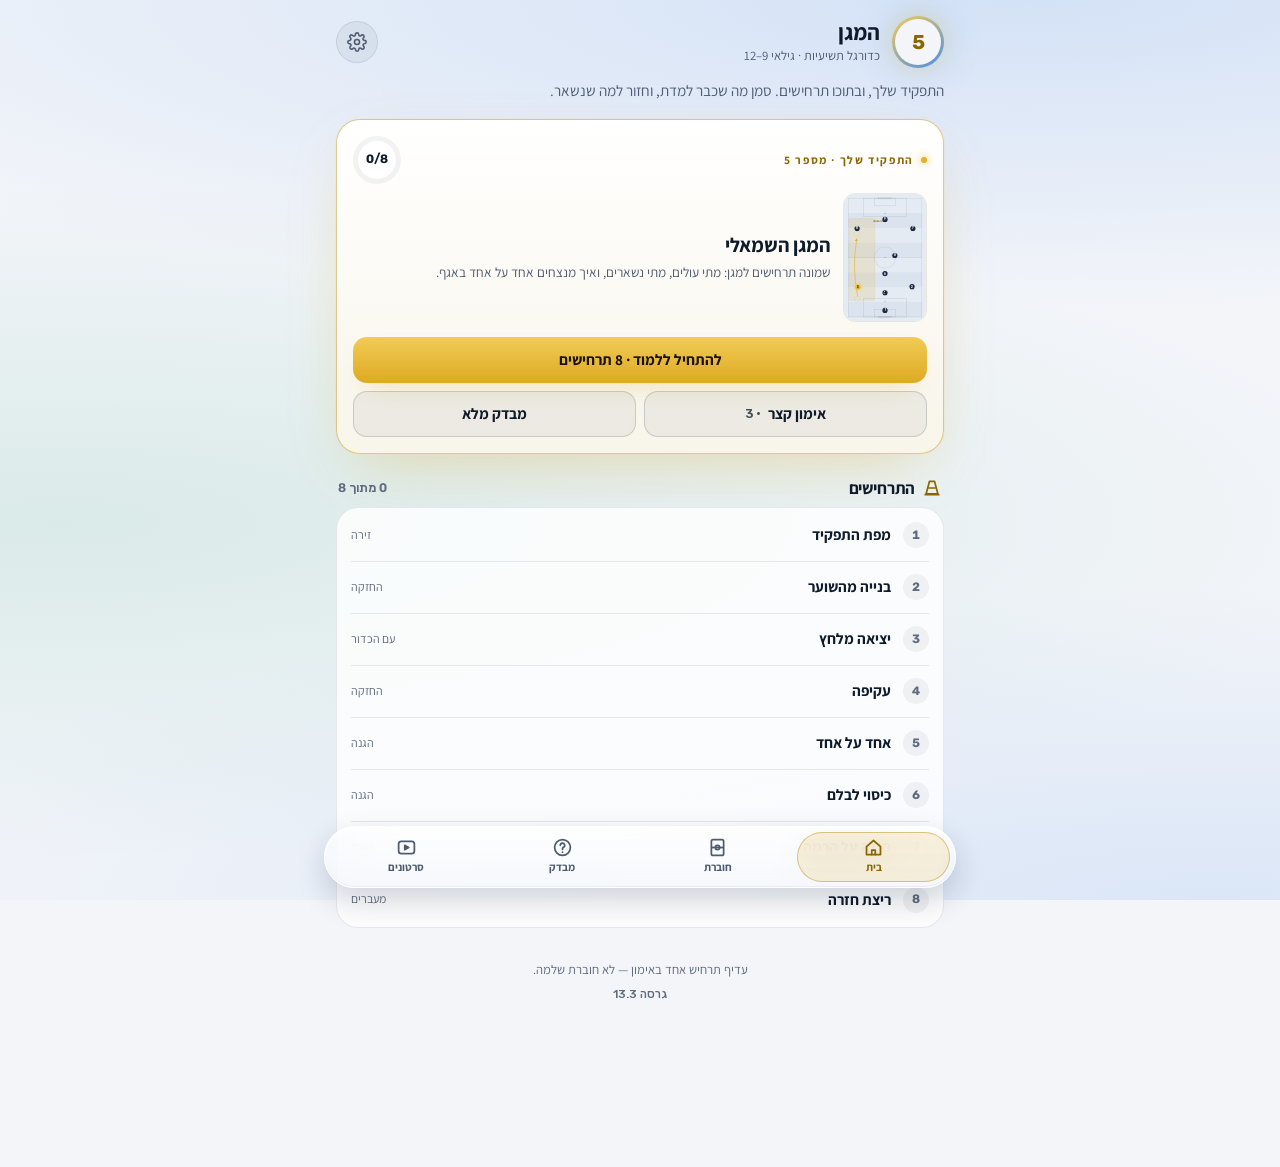
==== commit ff7769a4: "הנגן כמו בספריית המתכונים: מסך מלא, אינסטגרם מהקובץ, פקדים כמו ביוטיוב (13.3, v46) בעל הריפו: "אני ר" ====
--- a/m/index.html
+++ b/m/index.html
@@ -34,6 +34,14 @@
   <symbol id="i-bowl" viewBox="0 0 24 24" fill="none" stroke="currentColor" stroke-width="1.9" stroke-linecap="round" stroke-linejoin="round"><rect x="3" y="5" width="18" height="14" rx="3"/><path d="M10 9.5v5l4.5-2.5z" fill="currentColor"/></symbol>
   <symbol id="i-search" viewBox="0 0 24 24" fill="none" stroke="currentColor" stroke-width="2" stroke-linecap="round"><circle cx="11" cy="11" r="7"/><path d="m20 20-3.5-3.5"/></symbol>
   <symbol id="i-play" viewBox="0 0 24 24" fill="currentColor"><path d="M7 4v16l13-8z"/></symbol>
+  <symbol id="i-expand" viewBox="0 0 24 24" fill="none" stroke="currentColor" stroke-width="2.2" stroke-linecap="round" stroke-linejoin="round"><path d="M4 9V4h5M20 9V4h-5M4 15v5h5M20 15v5h-5"/></symbol>
+  <symbol id="i-shrink" viewBox="0 0 24 24" fill="none" stroke="currentColor" stroke-width="2.2" stroke-linecap="round" stroke-linejoin="round"><path d="M9 4v5H4M15 4v5h5M9 20v-5H4M15 20v-5h5"/></symbol>
+  <symbol id="i-dots" viewBox="0 0 24 24" fill="currentColor"><circle cx="5" cy="12" r="2"/><circle cx="12" cy="12" r="2"/><circle cx="19" cy="12" r="2"/></symbol>
+  <symbol id="i-check" viewBox="0 0 24 24" fill="none" stroke="currentColor" stroke-width="2.6" stroke-linecap="round" stroke-linejoin="round"><path d="m5 12 5 5 9-10"/></symbol>
+  <symbol id="i-pause" viewBox="0 0 24 24" fill="currentColor"><rect x="6" y="5" width="4" height="14" rx="1.2"/><rect x="14" y="5" width="4" height="14" rx="1.2"/></symbol>
+  <symbol id="i-ff" viewBox="0 0 24 24" fill="currentColor"><path d="M3 6l8 6-8 6zM12 6l8 6-8 6z"/></symbol>
+  <symbol id="i-back10" viewBox="0 0 24 24" fill="none" stroke="currentColor" stroke-width="1.7" stroke-linecap="round" stroke-linejoin="round"><path d="M5 12a7 7 0 1 0 2.1-5"/><path d="M7 3v4h4"/></symbol>
+  <symbol id="i-fwd10" viewBox="0 0 24 24" fill="none" stroke="currentColor" stroke-width="1.7" stroke-linecap="round" stroke-linejoin="round"><path d="M19 12a7 7 0 1 1-2.1-5"/><path d="M17 3v4h-4"/></symbol>
   <symbol id="i-plus" viewBox="0 0 24 24" fill="none" stroke="currentColor" stroke-width="2.4" stroke-linecap="round"><path d="M12 5v14M5 12h14"/></symbol>
   <symbol id="i-clip" viewBox="0 0 24 24" fill="none" stroke="currentColor" stroke-width="2" stroke-linecap="round" stroke-linejoin="round"><rect x="8" y="3" width="8" height="4" rx="1"/><path d="M8 5H6a2 2 0 0 0-2 2v12a2 2 0 0 0 2 2h12a2 2 0 0 0 2-2V7a2 2 0 0 0-2-2h-2"/></symbol>
   <symbol id="i-grip" viewBox="0 0 24 24" fill="currentColor"><circle cx="9" cy="6" r="1.6"/><circle cx="15" cy="6" r="1.6"/><circle cx="9" cy="12" r="1.6"/><circle cx="15" cy="12" r="1.6"/><circle cx="9" cy="18" r="1.6"/><circle cx="15" cy="18" r="1.6"/></symbol>
--- a/m/css/app.css
+++ b/m/css/app.css
@@ -39,6 +39,7 @@
   --glass-shine: inset 0 1px 1px rgba(255, 255, 255, .9), inset 0 -1px 1px rgba(15, 26, 43, .06);
   --glass-shadow: 0 12px 30px rgba(15, 26, 43, .18);
   --glass-dense: rgba(255, 255, 255, .92);
+  --menu-bg: rgba(255, 255, 255, .98);      /* תפריט ⋯ בנגן */
   --pitch-a: #E4EBF3;
   --pitch-b: #DBE3EE;
   --pitch-line: rgba(15, 26, 43, .22);
@@ -91,6 +92,7 @@
   --glass-shine: inset 0 1px 1px rgba(255, 255, 255, .45), inset 0 -1px 1px rgba(255, 255, 255, .12);
   --glass-shadow: 0 12px 30px rgba(0, 0, 0, .45);
   --glass-dense: rgba(14, 22, 36, .88);
+  --menu-bg: rgba(28, 38, 56, .97);
   --pitch-a: rgba(23, 35, 52, .92);
   --pitch-b: rgba(19, 30, 45, .92);
   --pitch-line: rgba(255, 255, 255, .15);
@@ -544,25 +546,132 @@
 .sheet form, .stack { display: flex; flex-direction: column; gap: .9rem; }
 .sheet-go { position: sticky; bottom: calc(-1rem - env(safe-area-inset-bottom)); margin: 0 calc(-1 * var(--pad)) calc(-1rem - env(safe-area-inset-bottom)); padding: .7rem var(--pad) calc(1rem + env(safe-area-inset-bottom)); background: linear-gradient(transparent, var(--surface-solid) 30%); }
 
-.player { position: fixed; inset: 0; z-index: 60; background: #000; display: flex; flex-direction: column; }
-.player-top { display: flex; align-items: center; gap: .6rem; padding: calc(.8rem + env(safe-area-inset-top)) max(14px, env(safe-area-inset-right, 0px)) .6rem max(14px, env(safe-area-inset-left, 0px)); color: #fff; }
-.player-top b { flex: 1; min-width: 0; font-size: 1rem; line-height: 1.3; }
-.player-top .icon-btn { background: rgba(255, 255, 255, .12); border-color: transparent; color: #fff; }
-.stage { position: relative; flex: 1 1 auto; min-height: 0; display: flex; align-items: center; justify-content: center; }
-.stage > video, .stage > iframe { width: 100%; height: 100%; border: 0; display: block; object-fit: contain; background: #000; }
-.stage > iframe.tall { max-width: min(100%, 420px); }
-.stage .cover { position: absolute; inset: 0; width: 100%; height: 100%; object-fit: contain; opacity: .55; }
-.stage .big { position: relative; width: 74px; height: 74px; border-radius: 50%; display: grid; place-items: center; border: 1.5px solid rgba(232, 185, 49, .6); background: rgba(0, 0, 0, .4); color: #fff; }
-.stage .big svg { width: 26px; height: 26px; margin-inline-start: -3px; color: #E8B931; }
-.stage .msg { position: absolute; inset: auto 16px 16px; text-align: center; color: #fff; font-size: .88rem; }
-.stage .msg a { color: #E8B931; font-weight: 700; }
-.player-bot { background: var(--surface-solid); color: var(--text); border-top: 1px solid var(--line); padding: .8rem var(--pad) calc(1rem + env(safe-area-inset-bottom)); display: flex; flex-direction: column; gap: .7rem; }
-.player-bot .tags { display: flex; gap: .5rem; align-items: center; flex-wrap: wrap; font-size: .78rem; color: var(--faint); }
-.player-bot .tags .chip { height: 26px; font-size: .76rem; padding: 0 .65rem; }
-.player-bot .note { margin: 0; font-size: .9rem; color: var(--muted); white-space: pre-wrap; max-height: 7.5em; overflow-y: auto; }
-.acts { display: flex; gap: .5rem; }
-.acts .btn { flex: 1; min-width: 0; }
-.acts .btn.icon { flex: none; width: 46px; padding: 0; }
+/* ── הנגן — כמו בספריית המתכונים (Recipes/css/app.css) ───────────────────
+   הסרטון הוא המסך, מקצה לקצה. כל השאר צף עליו: ✕ ⛶ למעלה, הכיתוב למטה על
+   הצללה, הפעולות בעמודה בצד. הנגן שחור בשתי הערכות, כמו בכל אפליקציית וידאו. */
+.player { position: fixed; inset: 0; height: 100vh; height: 100dvh; z-index: 60; background: #000; overflow: hidden; color: #fff; }
+.stage { position: absolute; inset: 0; display: flex; align-items: center; justify-content: center; background: #000; transition: height .26s cubic-bezier(.25, .8, .3, 1); }
+/* סרטון לאורך ממלא את המסך; סרטון לרוחב או מרובע (wide) נשאר שלם */
+.stage > video { width: 100%; height: 100%; object-fit: cover; display: block; background: #000; }
+.stage > video.wide { object-fit: contain; }
+.stage > iframe { width: 100%; height: 100%; border: 0; display: block; background: #000; }
+.stage > iframe.tall { max-width: min(100%, 460px); }
+/* אינסטגרם בלי קובץ: הנגן שלהם הוא דף שלם — שם משתמש ו-"View profile"
+   מעל הסרטון, לייקים ותגובות מתחתיו — ואי אפשר לגעת בו מבחוץ. לכן חותכים:
+   חלון בגודל קופסת הסרטון בלבד, והדף שלהם זז למעלה בגובה הכותרת.
+   · הכותרת בגובה קבוע (--ig-head).
+   · הקופסה ברוחב הדף שלהם (עד 540px), ובגובה --ig-r מהרוחב. ברילס היא
+     4:5 גם כשהסרטון 9:16 — הסרטון באמצע עם פסים שחורים בצדדים (צילום של
+     בעל הריפו; ב-9:16 נכנסו לחלון הלייקים ושדה התגובה). בפוסט — לפי
+     התמונה, ב-player.js.
+   אינסטגרם ישנו את המידות? כאן מתקנים, במקום אחד. */
+.stage { container-type: size; }
+.igcrop { --ig-head: 56px; --ig-r: 1.25; position: relative; overflow: hidden; flex: none;
+  width: min(100cqw, 540px, 100cqh / var(--ig-r)); aspect-ratio: 1 / var(--ig-r); background: #000;
+  clip-path: inset(0 0 2px); }   /* הקו שמעל "View more on Instagram" */
+.igcrop > iframe { position: absolute; top: calc(-1 * var(--ig-head)); left: 0; width: 100%; height: calc(100% + var(--ig-head) + 420px); border: 0; display: block; background: #000; }
+.stage .cover { position: absolute; inset: 0; }
+.stage .cover img { width: 100%; height: 100%; object-fit: cover; display: block; }
+.cta { position: absolute; left: 50%; top: 46%; transform: translate(-50%, -50%); display: grid; justify-items: center; gap: .6rem; z-index: 1; }
+.bigp { width: 76px; height: 76px; border-radius: 50%; display: grid; place-items: center; color: #E8B931; border: 1.5px solid rgba(232, 185, 49, .4);
+  background: rgba(10, 16, 28, .55); box-shadow: 0 0 40px 14px rgba(10, 16, 28, .3); -webkit-backdrop-filter: blur(8px); backdrop-filter: blur(8px); }
+.bigp svg { width: 24px; height: 24px; margin-inline-start: -3px; }
+.bigp.busy svg { animation: spin 1s linear infinite; }
+.cta .out { display: inline-flex; align-items: center; gap: .35rem; padding: .25rem .8rem; border-radius: 999px; font-size: .82rem; font-weight: 700; color: #fff; text-decoration: none;
+  background: rgba(10, 16, 28, .6); border: 1px solid rgba(255, 255, 255, .2); }
+.cta .out svg { width: 13px; height: 13px; }
+/* רילס שאינסטגרם חוסמת מחוץ לה: הסבר במקום ▶. הנגן שחור בשתי הערכות */
+.cta .why { margin: 0; max-width: 30ch; padding: .7rem .95rem; border-radius: 16px; text-align: center; font-size: .9rem; line-height: 1.45; color: #fff;
+  background: rgba(10, 16, 28, .72); border: 1px solid rgba(255, 255, 255, .16); -webkit-backdrop-filter: blur(10px); backdrop-filter: blur(10px); }
+.scrim-t { position: absolute; inset: 0 0 auto; height: calc(110px + env(safe-area-inset-top)); background: linear-gradient(rgba(0, 0, 0, .5), transparent); pointer-events: none; }
+.scrim-b { position: absolute; inset: auto 0 0; height: 55%; background: linear-gradient(transparent, rgba(0, 0, 0, .5) 40%, rgba(0, 0, 0, .86)); pointer-events: none; }
+.ibtn { width: 40px; height: 40px; flex: none; border-radius: 50%; display: grid; place-items: center; color: #fff; text-decoration: none;
+  background: rgba(10, 16, 28, .45); border: 1px solid rgba(255, 255, 255, .2); -webkit-backdrop-filter: blur(10px); backdrop-filter: blur(10px); }
+.ibtn svg { width: 18px; height: 18px; }
+.topov { position: absolute; z-index: 3; top: calc(12px + env(safe-area-inset-top)); inset-inline: max(12px, env(safe-area-inset-right, 0px)) max(12px, env(safe-area-inset-left, 0px)); display: flex; justify-content: flex-end; gap: .5rem; }
+.cap { position: absolute; z-index: 3; inset-inline-start: max(16px, env(safe-area-inset-right, 0px)); inset-inline-end: 76px; bottom: calc(26px + env(safe-area-inset-bottom)); }
+.cap .chip { height: 26px; font-size: .78rem; padding: 0 .7rem; }
+/* על הסרטון הזהב של הכהה גם בבהיר — הזהב הכהה של הבהיר נבלע בשחור */
+.cap .chip[aria-pressed="true"] { color: #E8B931; background: rgba(232, 185, 49, .14); border-color: rgba(232, 185, 49, .4); }
+.cap h2 { margin: .45rem 0 .25rem; font-size: 1.2rem; line-height: 1.25; color: #fff; text-shadow: 0 1px 3px rgba(0, 0, 0, .4); }
+/* ההערה: שתי שורות; נגיעה פותחת את כולה, עם גלילה אם היא ארוכה. div ולא כפתור —
+   באייפון הקיצור לשתי שורות לא עובד על כפתור */
+.cap .note { font-size: .9rem; line-height: 1.45; color: rgba(255, 255, 255, .9); white-space: pre-wrap; display: -webkit-box; -webkit-line-clamp: 2; -webkit-box-orient: vertical; overflow: hidden; cursor: pointer; }
+.cap .note.open { display: block; -webkit-line-clamp: unset; max-height: 38vh; overflow-y: auto; overscroll-behavior: contain; }
+/* vside ולא side: side הוא השורה מתחת למגרש בחוברת */
+.vside { position: absolute; z-index: 3; inset-inline-end: max(10px, env(safe-area-inset-left, 0px)); bottom: calc(30px + env(safe-area-inset-bottom)); display: flex; flex-direction: column; gap: .9rem; align-items: center; }
+.vside .rb { display: grid; justify-items: center; gap: 3px; font-size: .66rem; font-weight: 700; color: #fff; text-shadow: 0 1px 2px rgba(0, 0, 0, .5); }
+.vside .ibtn { width: 44px; height: 44px; }
+/* הזמן — משמאל לימין גם בעברית, כמו בכל נגן. בניגון: קו דק; בעצירה ובגרירה:
+   קו עבה עם ידית. אזור הנגיעה גבוה מהקו, כדי שלא צריך לכוון, ויושב מעל פס
+   הבית של האייפון — שם גרירה לרוחב מחליפה אפליקציה. */
+.progress { position: absolute; z-index: 3; left: 0; right: 0; bottom: env(safe-area-inset-bottom, 0px); height: 24px; direction: ltr; touch-action: none; cursor: pointer; }
+.progress:focus-visible { outline-offset: -2px; }
+.progress .tl { position: absolute; left: 0; right: 0; bottom: 0; height: 3px; background: rgba(255, 255, 255, .22); transition: left .15s, right .15s, bottom .15s, height .15s; }
+.progress .tl i { position: absolute; left: 0; top: 0; bottom: 0; width: 0; background: #E8B931; border-radius: inherit; }
+.progress .knob { display: none; position: absolute; top: 50%; left: 0; width: 16px; height: 16px; margin: -8px 0 0 -8px; border-radius: 50%; background: #E8B931;
+  box-shadow: 0 0 0 4px rgba(232, 185, 49, .25), 0 2px 6px rgba(0, 0, 0, .5); }
+.progress .bubble { display: none; position: absolute; bottom: 16px; left: 0; transform: translateX(-50%); padding: .15rem .6rem; border-radius: 10px; white-space: nowrap;
+  font-size: .8rem; font-weight: 600; color: #fff; background: rgba(10, 16, 28, .82); border: 1px solid rgba(255, 255, 255, .18); }
+.progress .times { display: none; position: absolute; left: 14px; right: 14px; bottom: 21px; justify-content: space-between; font-size: .74rem; color: rgba(255, 255, 255, .85); text-shadow: 0 1px 2px rgba(0, 0, 0, .5); }
+.player.paused .progress .tl, .player.ctrl .progress .tl, .player.seeking .progress .tl { left: 12px; right: 12px; bottom: 9px; height: 6px; border-radius: 6px; }
+.player.paused .progress .knob, .player.ctrl .progress .knob, .player.seeking .progress .knob { display: block; }
+.player.paused .progress .times, .player.ctrl .progress .times { display: flex; }
+.player.seeking .progress .times { display: none; }
+.player.seeking .progress .bubble { display: block; }
+/* הכיתוב והעמודה עולים, כדי לפנות מקום לזמן ולקו העבה */
+.cap, .vside { transition: bottom .15s; }
+.player.paused .cap, .player.ctrl .cap, .player.seeking .cap { bottom: calc(50px + env(safe-area-inset-bottom)); }
+.player.paused .vside, .player.ctrl .vside, .player.seeking .vside { bottom: calc(54px + env(safe-area-inset-bottom)); }
+/* הפקדים: ▶/❚❚ ומשני צדיו 10 שניות — אחורה משמאל, קדימה מימין, כמו הזמן.
+   בעצירה תמיד, ובניגון אחרי נגיעה (ctrl) */
+.player .mid { display: none; position: absolute; z-index: 3; left: 50%; top: 46%; transform: translate(-50%, -50%); align-items: center; gap: 1.4rem; direction: ltr; }
+.player.paused .mid, .player.ctrl .mid { display: flex; }
+.player.seeking .mid { display: none; }
+.player .mid .resume { width: 76px; height: 76px; border-radius: 50%; display: grid; place-items: center; color: #E8B931; border: 1.5px solid rgba(232, 185, 49, .4);
+  background: rgba(10, 16, 28, .55); -webkit-backdrop-filter: blur(8px); backdrop-filter: blur(8px); }
+.player .mid .resume svg { width: 24px; height: 24px; }
+.player .mid .resume .pl { margin-left: 3px; }
+.player.paused .mid .resume .pz, .player:not(.paused) .mid .resume .pl { display: none; }
+.player .mid .skip { position: relative; width: 52px; height: 52px; border-radius: 50%; display: grid; place-items: center; color: #fff;
+  background: rgba(10, 16, 28, .5); border: 1px solid rgba(255, 255, 255, .22); -webkit-backdrop-filter: blur(8px); backdrop-filter: blur(8px); }
+.player .mid .skip svg { width: 34px; height: 34px; }
+.player .mid .skip span { position: absolute; padding-top: 2px; font-size: .66rem; font-weight: 700; }
+/* נגיעה כפולה: חצי עיגול בהיר בצד, החץ וכמה שניות. לחיצה ארוכה: 2× למעלה */
+.stage { touch-action: manipulation; }
+.stage > video { -webkit-touch-callout: none; -webkit-user-select: none; user-select: none; }
+.seekhint { position: absolute; z-index: 3; top: 22%; bottom: 30%; width: 36%; left: 0; border-radius: 0 50% 50% 0 / 0 50% 50% 0; display: grid; place-content: center; justify-items: center; gap: .35rem;
+  color: #fff; background: rgba(255, 255, 255, .14); opacity: 0; transition: opacity .25s; pointer-events: none; text-shadow: 0 1px 3px rgba(0, 0, 0, .5); }
+.seekhint.fwd { left: auto; right: 0; border-radius: 50% 0 0 50% / 50% 0 0 50%; }
+.seekhint.on { opacity: 1; transition: none; }
+.seekhint svg { width: 34px; height: 34px; }
+.seekhint .f, .seekhint.fwd .b { display: none; }
+.seekhint.fwd .f { display: block; }
+.seekhint span { font-size: .85rem; font-weight: 700; }
+.fasttag { display: none; position: absolute; z-index: 3; top: calc(64px + env(safe-area-inset-top)); left: 50%; transform: translateX(-50%); align-items: center; gap: .3rem; direction: ltr;
+  padding: .3rem .85rem; border-radius: 999px; color: #fff; font-weight: 700; font-size: .9rem; background: rgba(10, 16, 28, .72); border: 1px solid rgba(255, 255, 255, .18); pointer-events: none; }
+.fasttag svg { width: 15px; height: 15px; }
+.player.fast .fasttag { display: inline-flex; }
+/* מסך מלא: כל מה שצף יורד, וכפתור יציאה קטן בפינה */
+.player .exit-full { display: none; position: absolute; z-index: 4; top: calc(12px + env(safe-area-inset-top)); inset-inline-end: calc(12px + env(safe-area-inset-left, 0px)); }
+.player.immersive .topov, .player.immersive .cap, .player.immersive .vside, .player.immersive .scrim-b, .player.immersive .scrim-t { display: none; }
+.player.immersive .exit-full { display: grid; }
+
+/* ⋯ — תפריט פעולות, כמו בכל אפליקציה בטלפון. המחיקה בקבוצה משלה, למטה */
+.mdim { position: absolute; inset: 0; z-index: 5; background: rgba(3, 6, 12, .55); }
+.amenu { position: absolute; z-index: 6; inset-inline: max(10px, env(safe-area-inset-right, 0px)) max(10px, env(safe-area-inset-left, 0px)); bottom: calc(12px + env(safe-area-inset-bottom)); display: grid; gap: .5rem; max-width: var(--shell); margin: 0 auto; }
+.mgrp { background: var(--menu-bg); border-radius: 18px; overflow: hidden; border: 1px solid var(--line); }
+.mgrp .it { display: flex; align-items: center; gap: .7rem; width: 100%; padding: .85rem 1rem; border: 0; border-bottom: 1px solid var(--line); background: none; color: var(--text); font-size: .95rem; font-weight: 600; text-align: start; text-decoration: none; }
+.mgrp .it:last-child { border-bottom: 0; }
+.mgrp .it svg { width: 18px; height: 18px; color: var(--muted); }
+.mgrp .it.del, .mgrp .it.del svg { color: var(--gold-text); }
+.mgrp .it.del.sure { background: var(--gold-soft); }
+.mgrp .it.plain { display: block; }
+.mcancel { padding: .85rem; border-radius: 18px; border: 1px solid var(--line); background: var(--menu-bg); color: var(--text); font-weight: 800; font-size: .95rem; }
+.fixposter { display: flex; flex-wrap: wrap; align-items: center; gap: .5rem; font-size: .86rem; color: var(--muted); }
+.fixposter > span { flex: 1; min-width: 12ch; }
+.fixposter .btn.sm { width: auto; }
+.fixposter details { flex-basis: 100%; }
 .confirm { display: flex; flex-direction: column; gap: .5rem; padding: .7rem; border-radius: 14px; background: var(--well); border: 1px solid var(--line); font-size: .88rem; }
 .confirm .row > .btn { width: auto; }
 
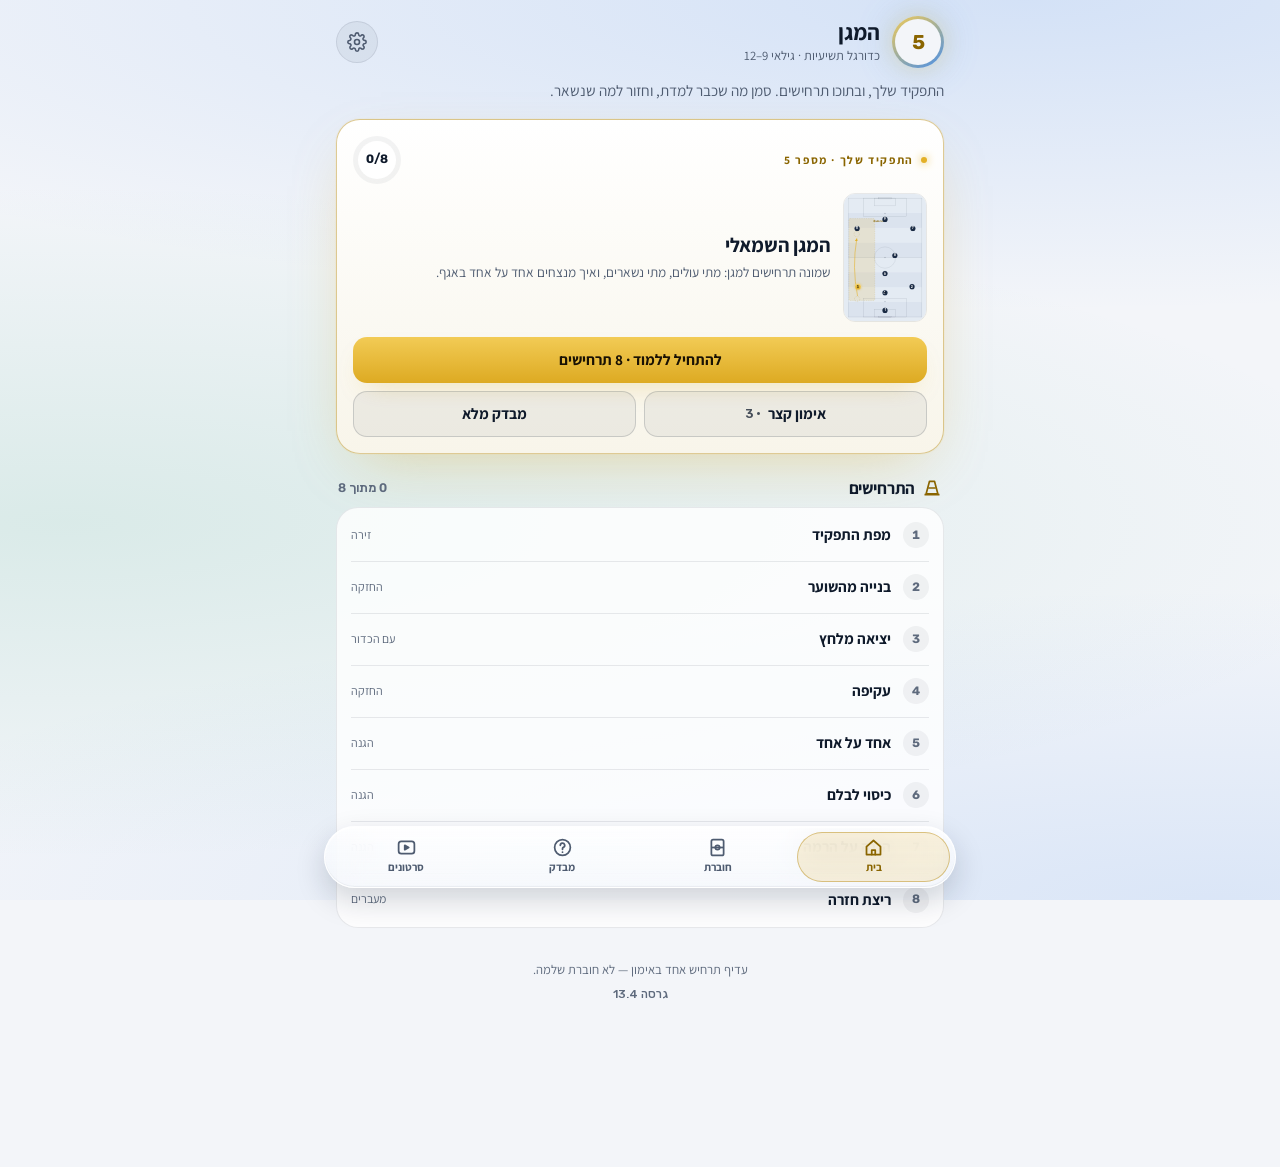
==== commit 98a7e956: "האימון האישי: בונים מהסרטונים, מריצים במגרש, ויומן עם ציונים ושיאים (13.4, v47) - כרטיס "האימון הקרו" ====
--- a/m/index.html
+++ b/m/index.html
@@ -33,6 +33,8 @@
   <symbol id="i-next" viewBox="0 0 24 24" fill="none" stroke="currentColor" stroke-width="2.4" stroke-linecap="round" stroke-linejoin="round"><path d="m15 6-6 6 6 6"/></symbol>
   <symbol id="i-bowl" viewBox="0 0 24 24" fill="none" stroke="currentColor" stroke-width="1.9" stroke-linecap="round" stroke-linejoin="round"><rect x="3" y="5" width="18" height="14" rx="3"/><path d="M10 9.5v5l4.5-2.5z" fill="currentColor"/></symbol>
   <symbol id="i-search" viewBox="0 0 24 24" fill="none" stroke="currentColor" stroke-width="2" stroke-linecap="round"><circle cx="11" cy="11" r="7"/><path d="m20 20-3.5-3.5"/></symbol>
+  <symbol id="i-watch" viewBox="0 0 24 24" fill="none" stroke="currentColor" stroke-width="2" stroke-linecap="round"><circle cx="12" cy="13" r="8"/><path d="M12 13V9M9 2h6"/></symbol>
+  <symbol id="i-cup" viewBox="0 0 24 24" fill="none" stroke="currentColor" stroke-width="2" stroke-linecap="round" stroke-linejoin="round"><path d="M7 4h10v4a5 5 0 0 1-10 0z"/><path d="M7 6H4v1a3 3 0 0 0 3 3M17 6h3v1a3 3 0 0 1-3 3M12 13v4M8 20h8"/></symbol>
   <symbol id="i-play" viewBox="0 0 24 24" fill="currentColor"><path d="M7 4v16l13-8z"/></symbol>
   <symbol id="i-expand" viewBox="0 0 24 24" fill="none" stroke="currentColor" stroke-width="2.2" stroke-linecap="round" stroke-linejoin="round"><path d="M4 9V4h5M20 9V4h-5M4 15v5h5M20 15v5h-5"/></symbol>
   <symbol id="i-shrink" viewBox="0 0 24 24" fill="none" stroke="currentColor" stroke-width="2.2" stroke-linecap="round" stroke-linejoin="round"><path d="M9 4v5H4M15 4v5h5M9 20v-5H4M15 20v-5h5"/></symbol>
@@ -196,6 +198,7 @@
   <!-- ===== הסרטונים, הקטגוריות וההגדרות — אותם מסכים כמו בספריית המתכונים ===== -->
   <section id="videos" hidden></section>
   <section id="vcats" hidden></section>
+  <section id="plan" hidden></section>
   <section id="share" hidden></section>
 
 </div>
--- a/m/css/app.css
+++ b/m/css/app.css
@@ -716,3 +716,184 @@
   .tok { transition: none; }
   .draw, .fade { opacity: 1; stroke-dashoffset: 0; }
 }
+
+/* ── האימון האישי (train.js) ─────────────────────────────────────────────
+   בונים בבית, מעבירים במגרש, ושומרים ביומן. המגרש: הורה אחד מחזיק את
+   הטלפון, לפעמים עם כדור ביד — לכן הכול גדול, והמסך קריא גם בשמש. */
+
+/* כרטיס האימון הקרוב בראש הספרייה */
+.tcard { display: block; margin-top: .9rem; padding: .7rem .8rem; border-radius: var(--r-card); text-decoration: none; color: var(--text);
+  background: linear-gradient(180deg, var(--surface-solid), var(--gold-soft)); border: 1px solid var(--gold-line); }
+a.tcard, .tcard .tmain, .tcard.picking { display: flex; align-items: center; gap: .65rem; text-decoration: none; color: inherit; }
+.tic { width: 38px; height: 38px; border-radius: 12px; flex: none; display: grid; place-items: center; background: var(--gold-soft); color: var(--gold-text); }
+.tic svg { width: 20px; height: 20px; }
+.ttx { min-width: 0; flex: 1; display: grid; }
+.ttx b { font-size: .95rem; line-height: 1.3; }
+.ttx small { font-size: .78rem; color: var(--muted); white-space: nowrap; overflow: hidden; text-overflow: ellipsis; }
+.tcard .go { color: var(--gold-text); display: grid; }
+.tcard .go svg { width: 18px; height: 18px; }
+.tacts { display: flex; gap: .4rem; margin-top: .6rem; }
+.tacts .chip { text-decoration: none; }
+.tcard.picking .btn { width: auto; }
+
+/* בחירה לאימון: כל כרטיס הוא תיבת סימון, והפס למטה מוסיף */
+.sel .pv { outline: 2px solid transparent; outline-offset: -2px; transition: outline-color .1s; }
+.sel[aria-pressed="true"] .pv { outline: 3px solid var(--gold); outline-offset: -3px; }
+.chk { position: absolute; top: 8px; inset-inline-end: 8px; width: 24px; height: 24px; border-radius: 50%; display: grid; place-items: center; z-index: 1;
+  border: 2px solid #fff; background: rgba(15, 26, 43, .3); color: var(--on-gold); box-shadow: 0 1px 4px rgba(0, 0, 0, .35); }
+.chk svg { width: 14px; height: 14px; }
+.sel[aria-pressed="true"] .chk { background: var(--gold); border-color: var(--gold); }
+.lr .chk { top: 4px; inset-inline-end: 4px; width: 20px; height: 20px; }
+.pickbar { position: fixed; z-index: 39; inset-inline: max(14px, env(safe-area-inset-left, 0px)); max-width: calc(var(--shell) - 28px); margin: 0 auto;
+  bottom: calc(var(--tab-h) + var(--tab-gap) * 2 + env(safe-area-inset-bottom)); display: flex; align-items: center; gap: .6rem;
+  padding: .55rem .55rem .55rem 1rem; border-radius: 18px; }
+.pickbar b { font-size: .95rem; }
+.pickbar .btn { width: auto; margin-inline-start: auto; }
+
+/* האימון הקרוב — בנייה */
+.plan-head { display: grid; gap: .5rem; margin: .2rem 0 .7rem; }
+.plan-title { width: 100%; border: 0; border-bottom: 1.5px dashed var(--line-strong); background: none; color: var(--text); padding: .15rem 0;
+  font-family: 'Suez One', Assistant, serif; font-size: 1.6rem; line-height: 1.25; outline: none; border-radius: 0; }
+.plan-title:focus { border-bottom-color: var(--gold-line); }
+.plan-title::placeholder { color: var(--text); opacity: .55; }
+h1.plan-title { border: 0; }
+.plan-head .row { display: flex; gap: .5rem; }
+.plan-date { flex: 0 0 auto; width: auto; min-width: 9.5rem; }
+.plan-goal { margin: 0 0 .6rem; font-size: .9rem; color: var(--muted); }
+.plan-sum { display: flex; gap: .4rem; margin-bottom: .6rem; }
+.drills .mr.drill { gap: .5rem; min-height: 62px; }
+.drill .dthumb { position: relative; width: 44px; height: 54px; flex: none; border-radius: 10px; aspect-ratio: auto; }
+.drill .pv.none { display: grid; place-items: center; background: var(--surface-2); border: 1px solid var(--line); color: var(--muted); }
+.drill .pv.none svg { width: 20px; height: 20px; }
+.dplay { border: 0; background: none; padding: 0; display: block; flex: none; }
+.dbody { flex: 1; min-width: 0; display: grid; text-align: start; border: 0; background: none; padding: .5rem 0; color: var(--text); }
+.dbody b { font-size: .92rem; line-height: 1.3; }
+.dbody small { font-size: .78rem; color: var(--faint); white-space: nowrap; overflow: hidden; text-overflow: ellipsis; }
+.meas { flex: none; font-size: .78rem; font-weight: 700; color: var(--gold-text); background: var(--gold-soft); border-radius: 8px; padding: .15rem .5rem; white-space: nowrap; }
+.hint.pad { padding: 1rem 0; }
+.plan-add { display: grid; grid-template-columns: 1fr 1fr; gap: .5rem; margin: .8rem 0; }
+.plan-go { margin-top: .2rem; }
+.plan-foot { display: flex; justify-content: space-between; align-items: center; margin-top: .6rem; }
+.plan-foot .btn { width: auto; }
+
+/* עריכת תרגיל */
+.dform { gap: .75rem; }
+.dlabel { display: grid; gap: .3rem; }
+.dlabel > span { font-size: .78rem; font-weight: 700; color: var(--muted); }
+.dvid { display: flex; align-items: center; gap: .6rem; padding: .5rem; border-radius: 14px; background: var(--surface-2); border: 1px solid var(--line); }
+.dvid .pv { width: 44px; height: 54px; flex: none; border-radius: 9px; aspect-ratio: auto; }
+.dvid .tx { flex: 1; min-width: 0; display: grid; }
+.dvid b { font-size: .88rem; line-height: 1.3; }
+.dvid small { font-size: .74rem; color: var(--faint); }
+.dvid .btn { width: auto; }
+.kinds { display: grid; grid-template-columns: repeat(4, minmax(0, 1fr)); padding: 3px; border-radius: 14px; background: var(--well); border: 1px solid var(--line); }
+.kinds button { padding: .5rem 0; border-radius: 11px; border: 1px solid transparent; background: none; font-size: .8rem; font-weight: 700; color: var(--muted); }
+.kinds button[aria-pressed="true"] { color: var(--gold-text); background: var(--gold-soft); border-color: var(--gold-line); }
+.dfields { display: grid; }
+.stp { display: flex; align-items: center; justify-content: space-between; min-height: 52px; border-bottom: 1px solid var(--line); font-size: .95rem; }
+.stp .ctl { display: flex; align-items: center; gap: .6rem; }
+.stp .ctl button { width: 38px; height: 38px; border-radius: 50%; border: 1px solid var(--line-strong); background: var(--surface-2); font-size: 1.2rem; font-weight: 800; line-height: 1; }
+.stp .ctl b { min-width: 3.6rem; text-align: center; font-size: 1.05rem; }
+.dtotal { margin: 0; font-size: .82rem; color: var(--muted); text-align: center; }
+
+/* במגרש — שכבה במסך מלא. מתחת לנגן (60), כדי שהסרטון ייפתח מעליה */
+.live { position: fixed; inset: 0; z-index: 55; overflow-y: auto; overscroll-behavior: contain; color: var(--text);
+  background: radial-gradient(150% 46% at 80% 0%, var(--glow-a), transparent 75%), var(--bg);
+  padding: calc(10px + env(safe-area-inset-top)) max(16px, env(safe-area-inset-right, 0px)) calc(12px + env(safe-area-inset-bottom)) max(16px, env(safe-area-inset-left, 0px));
+  display: flex; flex-direction: column; gap: .7rem; }
+.ltop { display: flex; align-items: center; gap: .6rem; font-size: .9rem; color: var(--muted); font-weight: 700; }
+.lx { display: inline-flex; align-items: center; gap: .25rem; border: 0; background: none; padding: .3rem 0; font-weight: 700; color: var(--muted); }
+.lx svg { width: 16px; height: 16px; }
+.ltlabel { margin-inline-start: auto; }
+.ltotal { color: var(--text); font-size: 1rem; }
+.lcount { min-width: 3rem; text-align: end; color: var(--text); }
+.lprog { display: flex; gap: 4px; }
+.lprog button { flex: 1; height: 8px; border: 0; padding: 0; border-radius: 4px; background: var(--line-strong); }
+.lprog button.done { background: #1E9E63; }
+.lprog button.now { background: var(--gold); }
+.lmain { display: flex; flex-direction: column; gap: .7rem; flex: 1; }
+.ltitle { font-size: 1.45rem; line-height: 1.2; margin: 0; }
+.lvid { display: flex; align-items: center; gap: .7rem; padding: .5rem; text-align: start; width: 100%; color: var(--text); }
+.lvid .pv { width: 52px; height: 64px; flex: none; border-radius: 10px; aspect-ratio: auto; }
+.lvid span { display: grid; }
+.lvid b { font-size: 1rem; display: inline-flex; align-items: center; gap: .3rem; }
+.lvid b svg { width: 15px; height: 15px; color: var(--gold-text); }
+.lvid small { font-size: .78rem; color: var(--muted); }
+.ltimer { display: grid; justify-items: center; gap: .6rem; }
+.tring { position: relative; width: min(64vw, 250px); aspect-ratio: 1; display: grid; place-items: center; }
+.tring svg { position: absolute; inset: 0; transform: rotate(-90deg); }
+.tring circle { fill: none; stroke-width: 7; }
+.tring .bg { stroke: var(--line); }
+.tring .fg { stroke: var(--gold); stroke-linecap: round; transition: stroke-dashoffset .25s linear; }
+.tring.rest .fg { stroke: var(--blue); }
+.rin { position: relative; display: grid; justify-items: center; gap: .1rem; }
+.tphase { font-size: .95rem; font-weight: 800; color: var(--gold-text); }
+.tring.rest .tphase { color: var(--blue); }
+.tbig { font-size: clamp(3rem, 16vw, 4.4rem); line-height: 1; font-weight: 700; }
+.rnd { font-size: .9rem; color: var(--muted); font-weight: 600; }
+.lctrl { display: flex; align-items: center; gap: 1rem; }
+.lctrl .btn { width: auto; }
+.lbig { width: 84px; height: 84px; border-radius: 50%; border: 0; display: grid; place-items: center; color: var(--on-gold);
+  background: linear-gradient(180deg, var(--gold-hi), var(--gold-lo)); box-shadow: 0 14px 30px -12px var(--gold-glow); }
+.lbig svg { width: 32px; height: 32px; }
+.lcue { margin: 0; text-align: center; font-size: 1.15rem; font-weight: 700; line-height: 1.4; white-space: pre-wrap; }
+.lreps, .lchal { display: grid; justify-items: center; gap: .5rem; text-align: center; }
+.lreps .tbig { font-size: clamp(2.2rem, 11vw, 3rem); }
+.lsub { font-size: .95rem; color: var(--muted); font-weight: 600; }
+.ldots { display: flex; gap: .5rem; }
+.ldots i { width: 16px; height: 16px; border-radius: 50%; background: var(--line-strong); }
+.ldots i.on { background: #1E9E63; }
+.lhuge { width: min(78vw, 300px); height: 96px; border-radius: 26px; border: 0; display: flex; align-items: center; justify-content: center; gap: .5rem;
+  font-size: 1.35rem; font-weight: 800; color: var(--on-gold); background: linear-gradient(180deg, var(--gold-hi), var(--gold-lo)); box-shadow: 0 14px 30px -12px var(--gold-glow); }
+.lhuge svg { width: 28px; height: 28px; }
+.lreps .btn, .lchal .btn { width: auto; }
+.lbest { display: flex; align-items: center; justify-content: center; gap: .6rem; font-size: 1rem; color: var(--muted); }
+.lbest b { color: var(--text); }
+.badge { display: inline-block; padding: .2rem .7rem; border-radius: 999px; background: var(--gold); color: var(--on-gold); font-weight: 800; font-size: .85rem; box-shadow: 0 0 0 4px var(--gold-soft); }
+.lclock { display: flex; align-items: center; gap: .6rem; font-size: 1.6rem; }
+.lsmall { width: 44px; height: 44px; border-radius: 50%; border: 1px solid var(--line-strong); background: var(--surface-2); display: grid; place-items: center; }
+.lsmall svg { width: 18px; height: 18px; }
+.tcount { font-size: clamp(4rem, 24vw, 6rem); line-height: 1; font-weight: 700; }
+.lplus { width: 136px; height: 136px; border-radius: 50%; border: 0; font-family: Rubik, sans-serif; font-size: 2.6rem; font-weight: 700; color: var(--on-gold);
+  background: linear-gradient(180deg, var(--gold-hi), var(--gold-lo)); box-shadow: 0 16px 34px -12px var(--gold-glow); }
+.lrow { display: flex; gap: .5rem; align-items: center; }
+.ltype { width: 7rem; height: 36px; text-align: center; }
+.lfoot { display: flex; align-items: center; gap: .7rem; padding: .7rem .8rem; border-radius: 18px; background: var(--surface-solid); border: 1px solid var(--line); box-shadow: 0 6px 18px rgba(15, 26, 43, .08); }
+.lnext { flex: 1; min-width: 0; display: grid; }
+.lnext small { font-size: .78rem; color: var(--muted); }
+.lnext b { font-size: .92rem; white-space: nowrap; overflow: hidden; text-overflow: ellipsis; }
+.lfoot .btn { width: auto; min-width: 7.5rem; }
+
+/* הסיכום, ושורות התוצאה ביומן */
+.lsum { display: flex; flex-direction: column; gap: .7rem; }
+.done-h { margin: .4rem 0 0; text-align: center; font-family: 'Suez One', Assistant, serif; font-weight: 400; font-size: 1.9rem; }
+.done-p { margin: 0; text-align: center; color: var(--muted); }
+.card.rec { display: flex; align-items: center; gap: .6rem; padding: .7rem .9rem; border-color: var(--gold-line); background: var(--gold-soft); }
+.card.rec svg { width: 22px; height: 22px; color: var(--gold-text); flex: none; }
+.hint.left { text-align: start; margin: 0; }
+.results { padding: .1rem .9rem; }
+.res { display: grid; gap: .45rem; padding: .7rem 0; border-bottom: 1px solid var(--line); }
+.res:last-child { border-bottom: 0; }
+.rhead { display: flex; align-items: center; gap: .5rem; }
+.rhead b { flex: 1; min-width: 0; font-size: .95rem; }
+.rval { font-size: .85rem; font-weight: 700; color: var(--muted); white-space: nowrap; }
+.rval.miss { color: var(--faint); font-weight: 600; }
+.score { display: flex; gap: .4rem; }
+.score button { width: 40px; height: 40px; border-radius: 50%; border: 1px solid var(--line-strong); background: var(--surface-2); font-size: 1rem; font-weight: 700; color: var(--muted); }
+.score button[aria-pressed="true"] { background: var(--gold); border-color: var(--gold); color: var(--on-gold); }
+.score button:disabled { opacity: 1; }
+.score button:disabled:not([aria-pressed="true"]) { opacity: .45; }
+.inp.rcomment { height: 40px; font-size: 15px; }
+p.rcomment { margin: 0; font-size: .9rem; color: var(--muted); }
+.lsum .two { margin-top: .2rem; }
+
+/* היומן */
+.mr.recrow b { font-size: 1rem; }
+.mr.jrow { text-decoration: none; color: var(--text); }
+.jdate { width: 3.2rem; flex: none; font-weight: 700; color: var(--gold-text); }
+.mr.jrow .name { display: grid; white-space: normal; }
+.mr.jrow .name small { font-size: .76rem; color: var(--faint); font-weight: 600; }
+.mr.jrow svg { width: 16px; height: 16px; color: var(--faint); transform: scaleX(-1); }
+.card.jnote { display: grid; gap: .3rem; margin-top: .8rem; }
+.card.jnote p { margin: 0; color: var(--muted); white-space: pre-wrap; }
+#plan > .btn { margin-top: .6rem; }
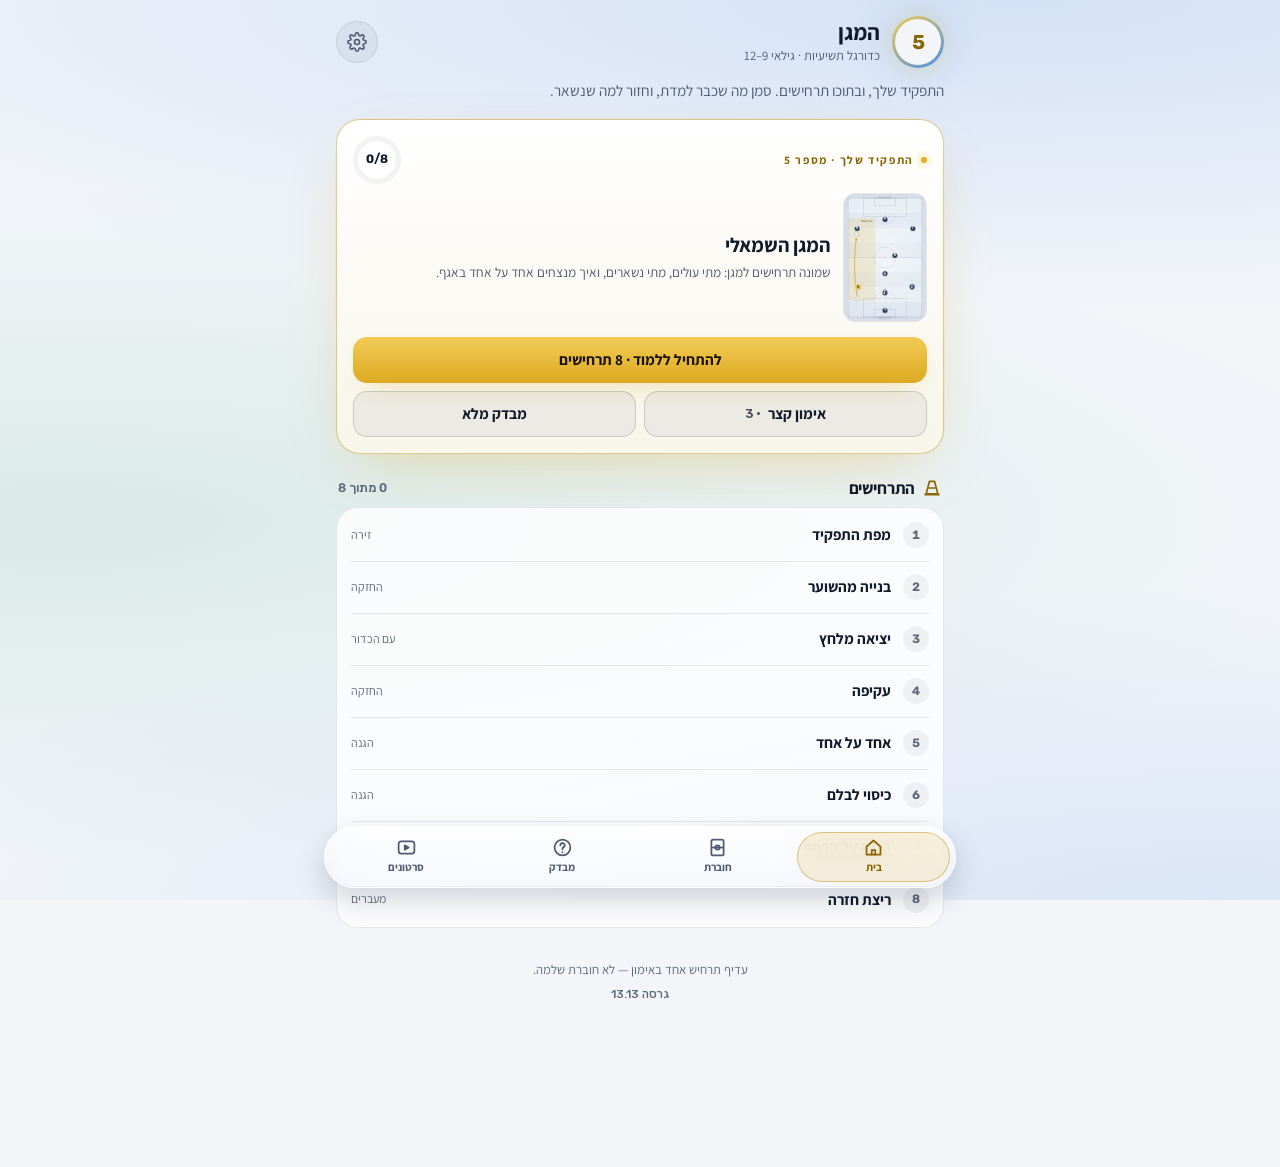
==== commit c4b64b74: "מיזוג: לוח ההרצה (13.13, v56) Co-Authored-By: Claude Opus 5.5 <noreply@anthropic.com> Claude-Session" ====
--- a/m/index.html
+++ b/m/index.html
@@ -134,17 +134,8 @@
       <span class="seg"><button type="button" data-foot="R" aria-pressed="true">ימין</button><button type="button" data-foot="L" aria-pressed="false">שמאל</button></span>
     </div>
 
-    <div class="board" id="board">
-      <div class="playrow"><button class="play glass" id="play" type="button">הראה לי את התנועה</button></div>
-      <div class="legend">
-        <span><i class="sw sw-me"></i><span id="lg-role"></span></span>
-        <span><i class="sw sw-our"></i>הקבוצה שלנו</span>
-        <span><i class="sw sw-opp"></i>יריב</span>
-        <span><i class="sw sw-run"></i>ריצה</span>
-        <span><i class="sw sw-pass"></i>מסירה</span>
-        <span><i class="sw sw-ghost"></i>נקודת התחלה</span>
-      </div>
-    </div>
+    <!-- המגרש, ומתחתיו פס ההרצה והמקרא — נבנים ב-board.js -->
+    <div class="board" id="board"></div>
     <div class="hint" id="hint">החלק ימינה ושמאלה כדי לעבור בין התרחישים</div>
 
     <div class="panel card" id="panel">
--- a/m/css/app.css
+++ b/m/css/app.css
@@ -42,15 +42,28 @@
   --menu-bg: rgba(255, 255, 255, .98);      /* תפריט ⋯ בנגן */
   --pitch-a: #E4EBF3;
   --pitch-b: #DBE3EE;
-  --pitch-line: rgba(15, 26, 43, .22);
+  --pitch-line: rgba(15, 26, 43, .24);
+  --pitch-edge: #D5DEE9;                   /* השוליים שמחוץ לקווים */
+  --fl1: rgba(255, 255, 255, .5);          /* אור באמצע המגרש */
+  --fl2: rgba(255, 255, 255, 0);
+  --net: rgba(15, 26, 43, .28);
+  /* אסימונים: אנחנו כחול כהה, היריב לבן ("מדי חוץ"), אתה זהב. אדום וירוק
+     שמורים לתוצאות, ולכן היריב אינו אדום */
+  --mate-1: #34507F; --mate-2: #15233C; --mate-ring: rgba(255, 255, 255, .95);
+  --opp-1: #FFFFFF; --opp-2: #D9E0EA;
+  --hero-1: #F7D872; --hero-2: #D9A21C;
+  --run: #CF970F;                          /* זהב כקו: כהה מהמילוי, שייראה על דשא בהיר */
+  --mrun: #2C4470;
+  --ghost: rgba(15, 26, 43, .4);
+  --ball-line: #0F1A2B;
   --our-fill: #1B2B44;
   --our-ring: rgba(27, 43, 68, .25);
   --our-text: #FFFFFF;
-  --opp-ring: rgba(15, 26, 43, .5);
+  --opp-ring: rgba(15, 26, 43, .55);
   --opp-fill: rgba(15, 26, 43, .06);
   --ball: #0F1A2B;
   --pass: rgba(15, 26, 43, .62);
-  --press: rgba(15, 26, 43, .38);
+  --press: rgba(15, 26, 43, .5);
   --scrim: rgba(15, 26, 43, .42);
   --r-card: 22px;
   --r-tile: 18px;
@@ -95,14 +108,25 @@
   --menu-bg: rgba(28, 38, 56, .97);
   --pitch-a: rgba(23, 35, 52, .92);
   --pitch-b: rgba(19, 30, 45, .92);
-  --pitch-line: rgba(255, 255, 255, .15);
+  --pitch-line: rgba(255, 255, 255, .17);
+  --pitch-edge: #0D1724;
+  --fl1: rgba(130, 175, 240, .1);
+  --fl2: rgba(130, 175, 240, 0);
+  --net: rgba(255, 255, 255, .22);
+  --mate-1: #4A88DE; --mate-2: #1F4F98; --mate-ring: rgba(255, 255, 255, .85);
+  --opp-1: #CDD5E1; --opp-2: #8693A8;
+  --hero-1: #F8DA78; --hero-2: #DDA823;
+  --run: #E8B931;
+  --mrun: #8FC2FA;
+  --ghost: rgba(232, 237, 245, .45);
+  --ball-line: #0A1321;
   --our-ring: rgba(109, 179, 245, .6);
   --our-text: #E8EDF5;
-  --opp-ring: rgba(232, 237, 245, .42);
+  --opp-ring: rgba(10, 18, 30, .6);
   --opp-fill: rgba(0, 0, 0, .12);
   --ball: #FFFFFF;
   --pass: rgba(232, 237, 245, .75);
-  --press: rgba(232, 237, 245, .38);
+  --press: rgba(232, 237, 245, .55);
   --scrim: rgba(3, 6, 12, .62);
   color-scheme: dark;
 }
@@ -325,57 +349,133 @@
 .seg button[aria-pressed="true"] { color: var(--gold-text); background: var(--gold-soft); border-color: var(--gold-line); }
 
 .board { position: relative; margin-top: .7rem; touch-action: pan-y; user-select: none; -webkit-user-select: none; }
-svg.pitch { display: block; width: 100%; height: auto; border-radius: 20px; border: 1px solid var(--line-strong); background: var(--pitch-a); }
-.board > .playrow { position: absolute; top: 10px; inset-inline-end: 10px; }
-.play { height: 34px; padding: 0 .85rem; border-radius: 999px; display: inline-flex; align-items: center; gap: .4rem; font-size: .8rem; font-weight: 700; border: 1px solid var(--glass-rim); }
-.play::before { content: ''; width: 0; height: 0; border-style: solid; border-width: 5px 8px 5px 0; border-color: transparent var(--gold) transparent transparent; }
-.play:disabled { opacity: .6; }
-.legend { display: flex; flex-wrap: wrap; gap: .3rem .9rem; margin-top: .55rem; font-size: .74rem; color: var(--faint); font-weight: 600; }
-.legend > span { display: inline-flex; align-items: center; gap: .3rem; }
-.sw { display: inline-block; width: 11px; height: 11px; border-radius: 50%; }
-.sw-me { background: var(--gold); box-shadow: 0 0 6px var(--gold); }
-.sw-our { background: var(--our-fill); border: 1.5px solid var(--our-ring); }
-.sw-opp { border: 1.5px solid var(--opp-ring); }
-.sw-run, .sw-pass { width: 16px; height: 0; border-radius: 0; }
-.sw-run { border-top: 2.5px solid var(--gold); }
-.sw-pass { border-top: 2px dashed var(--pass); }
-.sw-ghost { border: 1.5px dashed var(--gold-line); }
-
-/* המגרש — אותם צבעים כמו לוח הלייב בגבעתיים */
+svg.pitch { display: block; width: 100%; height: auto; border-radius: 20px; border: 1px solid var(--line-strong); background: var(--pitch-edge); }
+
+/* ── לוח ההרצה: המגרש ופס השליטה הם כרטיס אחד ─────────────────────── */
+/* הרקע של הכרטיס הוא צבע השוליים של המגרש: כשהמגרש מתכווץ לגובה המסך
+   (מחשב, טלפון נמוך) מה שמסביבו נראה כהמשך של המגרש ולא כחור */
+.board.has-bar { border-radius: 22px; border: 1px solid var(--line-strong); background: var(--pitch-edge); overflow: hidden; box-shadow: 0 10px 28px rgba(15, 26, 43, .08); }
+/* בטלפון נמוך המגרש מתכווץ כדי שהמגרש והפס ייכנסו יחד מעל הפס הצף —
+   אחרת ההרצה רצה כשחצי ממנה מוסתר */
+.board.has-bar svg.pitch { border: 0; border-radius: 0; width: auto; max-width: 100%; margin: 0 auto;
+  max-height: calc(100svh - var(--tab-space) - 54px - 148px); cursor: pointer; }
+.board.has-bar.still svg.pitch { cursor: default; }
+.board.has-bar.still { overflow: visible; border: 0; background: none; box-shadow: none; }
+.board.has-bar.still svg.pitch { border: 1px solid var(--line-strong); border-radius: 20px; max-height: none; width: 100%; }
+
+.pbar { padding: .55rem .7rem .7rem; border-top: 1px solid var(--line); display: grid; gap: .45rem; background: var(--surface-solid); }
+.pcap { display: flex; align-items: center; gap: .5rem; min-height: 1.6rem; font-size: .92rem; font-weight: 700; color: var(--text); line-height: 1.3; }
+.pbar.idle .pcap { color: var(--faint); font-weight: 600; font-size: .86rem; }
+.pstep { flex: none; min-width: 1.9rem; height: 1.45rem; padding: 0 .4rem; border-radius: 999px; display: inline-grid; place-items: center;
+  font-family: Rubik, sans-serif; font-size: .74rem; font-weight: 600; color: var(--on-gold); background: linear-gradient(180deg, var(--gold-hi), var(--gold-lo)); }
+.pbar[data-state="ended"] .pstep { background: var(--gold-soft); color: var(--gold-text); box-shadow: inset 0 0 0 1px var(--gold-line); }
+
+.pctl { display: flex; align-items: center; gap: .6rem; }
+.pplay { flex: none; width: 46px; height: 46px; border-radius: 50%; border: 0; display: grid; place-items: center; color: var(--on-gold);
+  background: linear-gradient(180deg, var(--gold-hi), var(--gold-lo)); box-shadow: 0 4px 14px var(--gold-glow), inset 0 1px 0 rgba(255, 255, 255, .5); }
+.pplay svg { width: 22px; height: 22px; }
+/* במשפחת RTL ▶ מצביע ימינה כמו בכל נגן — סימן ההפעלה אינו מתהפך */
+.pbar[data-state="idle"] .pplay svg, .pbar[data-state="paused"] .pplay svg { margin-left: 3px; }
+/* עד הפעם הראשונה: הכפתור נושם, כדי שילד שלא יודע שאפשר להריץ יגלה */
+.board:not(.seen) .pbar[data-state="idle"] .pplay { animation: breathe 2.2s ease-in-out infinite; }
+@keyframes breathe { 0%, 100% { box-shadow: 0 4px 14px var(--gold-glow), 0 0 0 0 var(--gold-glow); } 50% { box-shadow: 0 4px 14px var(--gold-glow), 0 0 0 9px rgba(227, 176, 39, 0); } }
+
+.ptrack { position: relative; flex: 1; height: 30px; display: flex; align-items: center; }
+/* הזמן זורם מימין לשמאל, כמו כל השאר בממשק. לא dir="rtl" על הפקד —
+   לא כל דפדפן הופך אותו — אלא פקד רגיל שמשוקף, וזה עובד בכולם */
+.pseek { -webkit-appearance: none; appearance: none; width: 100%; height: 30px; margin: 0; background: none; cursor: pointer; position: relative; z-index: 1; touch-action: none; transform: scaleX(-1); }
+.pseek::-webkit-slider-runnable-track { height: 6px; border-radius: 6px; background: linear-gradient(to right, var(--gold) var(--p, 0%), var(--surface-2) var(--p, 0%)); box-shadow: inset 0 0 0 1px var(--line); }
+.pseek::-moz-range-track { height: 6px; border-radius: 6px; background: linear-gradient(to right, var(--gold) var(--p, 0%), var(--surface-2) var(--p, 0%)); }
+.pseek::-webkit-slider-thumb { -webkit-appearance: none; width: 18px; height: 18px; margin-top: -6px; border-radius: 50%; background: var(--surface-solid); border: 2px solid var(--gold); box-shadow: 0 2px 6px rgba(15, 26, 43, .25); }
+.pseek::-moz-range-thumb { width: 14px; height: 14px; border-radius: 50%; background: var(--surface-solid); border: 2px solid var(--gold); }
+.pbar.idle .pseek::-webkit-slider-thumb { border-color: var(--line-strong); }
+/* תחילת כל שלב על הציר */
+.pticks { position: absolute; inset-inline: 9px; top: 50%; height: 0; pointer-events: none; z-index: 2; }
+.pticks i { position: absolute; top: -4px; width: 2px; height: 8px; margin-inline-start: -1px; border-radius: 2px; background: var(--surface-solid); box-shadow: 0 0 0 1px var(--line-strong); }
+.pspeed { flex: none; height: 32px; padding: 0 .75rem; border-radius: 999px; font-size: .8rem; font-weight: 700; color: var(--faint); background: var(--surface-2); border: 1px solid var(--line); }
+.pspeed[aria-pressed="true"] { color: var(--gold-text); background: var(--gold-soft); border-color: var(--gold-line); }
+
+.pvar { display: flex; align-items: center; gap: .5rem; font-size: .82rem; font-weight: 700; color: var(--muted); }
+.pvar .seg button { min-width: 2.6rem; font-family: Rubik, sans-serif; font-size: .82rem; }
+
+/* אישור לנגיעה במגרש */
+.pflash { position: absolute; left: 50%; top: 42%; width: 64px; height: 64px; margin: -32px 0 0 -32px; border-radius: 50%; display: grid; place-items: center;
+  background: rgba(8, 12, 20, .5); color: #fff; opacity: 0; pointer-events: none; transform: scale(.8); }
+.pflash svg { width: 28px; height: 28px; }
+.pflash.on { animation: pflash .55s ease-out; }
+@keyframes pflash { 0% { opacity: 0; transform: scale(.8); } 25% { opacity: 1; transform: scale(1); } 100% { opacity: 0; transform: scale(1.15); } }
+
+.legend { display: flex; flex-wrap: wrap; gap: .35rem .85rem; margin-top: .6rem; font-size: .74rem; color: var(--faint); font-weight: 600; }
+.legend > span { display: inline-flex; align-items: center; gap: .32rem; }
+.lsw { width: 14px; height: 14px; flex: none; overflow: visible; }
+.lsw.wide { width: 22px; height: 11px; }
+.lsw .arrow { stroke-width: 2.4; }
+.lsw .ghost { stroke-width: 1.5; }
+.lg-hero { fill: var(--hero-2); stroke: rgba(255, 255, 255, .8); stroke-width: 1.2; }
+.lg-mate { fill: var(--mate-2); stroke: rgba(255, 255, 255, .8); stroke-width: 1.2; }
+.lg-opp { fill: var(--opp-1); stroke: var(--opp-ring); stroke-width: 1.4; }
+
+/* המגרש — אותם צבעים כמו לוח הלייב בגבעתיים, עם עומק: שוליים כהים,
+   אור באמצע, צל מתחת לכל אסימון */
+.edge { fill: var(--pitch-edge); }
 .field { fill: var(--pitch-a); }
 .stripe { fill: var(--pitch-b); }
-.pl { fill: none; stroke: var(--pitch-line); stroke-width: 1.4; }
-.pdot { fill: var(--pitch-line); }
-.head-hp { fill: var(--gold); }
+.fl1 { stop-color: var(--fl1); }
+.fl2 { stop-color: var(--fl2); }
+.pl { fill: none; stroke: var(--pitch-line); stroke-width: 1.5; stroke-linecap: round; }
+.pdot { fill: var(--pitch-line); stroke: none; }
+.goal { stroke: var(--pitch-line); stroke-width: 1.4; }
+.netl { fill: none; stroke: var(--net); stroke-width: .7; }
+.head-hp { fill: var(--run); }
 .head-hb { fill: var(--pass); }
 .head-hg { fill: var(--press); }
-.tok { transition: transform .68s cubic-bezier(.6, .02, .2, 1); }
+.head-hm { fill: var(--mrun); }
+.tok, .opp { transition: transform .68s cubic-bezier(.6, .02, .2, 1); }
+.tc { stroke-width: 1.6; }
 .tok text { font-family: Rubik, Assistant, sans-serif; font-weight: 700; font-size: 13.5px; text-anchor: middle; dominant-baseline: central; }
-.mate circle { fill: var(--our-fill); stroke: var(--our-ring); stroke-width: 2; }
-.mate text { fill: var(--our-text); }
+.mate .tc { stroke: var(--mate-ring); }
+.mate text { fill: #FFFFFF; }
 /* אתה: זהב זוהר. העין מוצאת אותך ראשון בכל תרחיש */
-.eight circle { fill: url(#gold-fill); stroke: rgba(255, 255, 255, .55); stroke-width: 2; filter: drop-shadow(0 0 6px rgba(232, 185, 49, .7)); }
-.eight text { fill: #1A1204; }
-.opp circle { fill: none; stroke: var(--opp-ring); stroke-width: 2; }
-.oppfill { fill: var(--opp-fill); }
-.ball { fill: var(--ball); }
+.eight .tc { stroke: rgba(255, 255, 255, .9); stroke-width: 2; }
+.eight { filter: drop-shadow(0 0 6px var(--gold-glow)); }
+.eight text { fill: #1A1204; font-size: 14.5px; }
+.opp .tc { stroke: var(--opp-ring); stroke-width: 1.8; }
+.tg-m1 { stop-color: var(--mate-1); } .tg-m2 { stop-color: var(--mate-2); }
+.tg-o1 { stop-color: var(--opp-1); } .tg-o2 { stop-color: var(--opp-2); }
+.tg-h1 { stop-color: var(--hero-1); } .tg-h2 { stop-color: var(--hero-2); }
+.ball { fill: #FFFFFF; stroke: var(--ball-line); stroke-width: 1.3; }
+.ball-pat { fill: var(--ball-line); }
+.ball-sh { fill: rgba(6, 11, 20, .32); }
 .zone { fill: var(--gold-soft); stroke: var(--gold-line); stroke-width: 1.4; stroke-dasharray: 6 5; }
 .shadow { fill: var(--surface-2); }
-.ghost { fill: none; stroke: var(--gold-line); stroke-width: 1.8; stroke-dasharray: 4 4; }
+.ghost { fill: none; stroke: var(--ghost); stroke-width: 1.7; stroke-dasharray: 4 3.5; }
+.gn { font-family: Rubik, sans-serif; font-weight: 600; font-size: 11px; fill: var(--ghost); text-anchor: middle; dominant-baseline: central; }
+.og .ghost { stroke: var(--press); }
 .arrow { fill: none; stroke-linecap: round; }
-.a-run { stroke: var(--gold); stroke-width: 2.8; }
-.a-pass { stroke: var(--pass); stroke-width: 2; stroke-dasharray: 7 6; }
-.a-opt { stroke: var(--gold); stroke-width: 2.2; stroke-dasharray: 3 6; opacity: .85; }
-.a-press { stroke: var(--press); stroke-width: 2; stroke-dasharray: 2 5; }
-/* טקסט בתוך המגרש נמדד ביחידות ה-viewBox: ~0.9 פיקסל ליחידה בטלפון */
-.alabel { font-family: Assistant, sans-serif; font-weight: 700; font-size: 13px; fill: var(--gold-text); }
-.zlabel { font-family: Assistant, sans-serif; font-weight: 700; font-size: 12.5px; fill: var(--gold-text); }
+.a-run { stroke: var(--run); stroke-width: 3; }
+.a-mrun { stroke: var(--mrun); stroke-width: 2.6; }
+.a-pass { stroke: var(--pass); stroke-width: 2.2; stroke-dasharray: 7 6; }
+.a-opt { stroke: var(--run); stroke-width: 2.4; stroke-dasharray: 2.5 5.5; }
+.a-press { stroke: var(--press); stroke-width: 2.2; stroke-dasharray: 2 5; }
+.a-mpress { stroke: var(--mrun); stroke-width: 2.2; stroke-dasharray: 2 5; }
+/* תוויות האפשרויות: עיגול זהב עם אות, על הקשת */
+.abadge circle { fill: var(--hero-2); stroke: rgba(255, 255, 255, .9); stroke-width: 1.4; }
+.abadge text { font-family: Rubik, sans-serif; font-weight: 700; font-size: 11px; fill: #1A1204; text-anchor: middle; dominant-baseline: central; }
+/* טקסט בתוך המגרש נמדד ביחידות ה-viewBox: ~0.9 פיקסל ליחידה בטלפון.
+   הילה בצבע הדשא מאחורי האותיות — קריא גם כשהוא חוצה קו */
+.zlabel { font-family: Assistant, sans-serif; font-weight: 700; font-size: 12.5px; fill: var(--gold-text); stroke: var(--pitch-a); stroke-width: 3.5; stroke-linejoin: round; paint-order: stroke; }
 .draw { stroke-dasharray: var(--len); stroke-dashoffset: var(--len); animation: draw .62s cubic-bezier(.3, .7, .3, 1) forwards; }
-.a-pass.draw, .a-opt.draw, .a-press.draw { stroke-dashoffset: 0; opacity: 0; animation: fadein .5s forwards; }
+.a-pass.draw, .a-opt.draw, .a-press.draw, .a-mpress.draw { stroke-dashoffset: 0; opacity: 0; animation: fadein .5s forwards; }
 @keyframes draw { to { stroke-dashoffset: 0; } }
 @keyframes fadein { to { opacity: 1; } }
 .fade { opacity: 0; animation: fadein .45s .1s forwards; }
-.playing .tok { transition: none; }
+
+/* בזמן הרצה התנועה מגיעה מ-JS פריים אחר פריים, ומעבר CSS רק היה מאחר אותה */
+.movie .tok, .movie .opp { transition: none; }
+.arrow.aside { opacity: .55; }
+.arrow.dim, .abadge.dim { opacity: .22; }
+.halo { fill: none; stroke: var(--run); stroke-width: 2; opacity: 0; }
+.ripple { fill: none; stroke: var(--pass); stroke-width: 1.6; opacity: 0; }
 svg.pitch.mini { border: 0; border-radius: 0; }
 
 /* פאנל ההסבר */
@@ -713,7 +813,7 @@
 :where(button, a[href]):active { transform: scale(.97); }
 @media (prefers-reduced-motion: reduce) {
   *, *::before, *::after { transition: none !important; animation: none !important; }
-  .tok { transition: none; }
+  .tok, .opp { transition: none; }
   .draw, .fade { opacity: 1; stroke-dashoffset: 0; }
 }
 
@@ -761,7 +861,7 @@
 .plan-date { flex: 0 0 auto; width: auto; min-width: 9.5rem; }
 .plan-goal { margin: 0 0 .6rem; font-size: .9rem; color: var(--muted); }
 .plan-sum { display: flex; gap: .4rem; margin-bottom: .6rem; }
-.drills .mr.drill { gap: .5rem; min-height: 62px; }
+.drills .mr.drill { gap: .35rem; min-height: 62px; }
 .drill .dthumb { position: relative; width: 44px; height: 54px; flex: none; border-radius: 10px; aspect-ratio: auto; }
 .drill .pv.none { display: grid; place-items: center; background: var(--surface-2); border: 1px solid var(--line); color: var(--muted); }
 .drill .pv.none svg { width: 20px; height: 20px; }
@@ -769,6 +869,16 @@
 .dbody { flex: 1; min-width: 0; display: grid; text-align: start; border: 0; background: none; padding: .5rem 0; color: var(--text); }
 .dbody b { font-size: .92rem; line-height: 1.3; }
 .dbody small { font-size: .78rem; color: var(--faint); white-space: nowrap; overflow: hidden; text-overflow: ellipsis; }
+.dline { display: flex; align-items: center; gap: .4rem; min-width: 0; margin-top: .2rem; }
+.dline .meas { justify-self: start; }
+.drills .mr.drill { position: relative; overflow: hidden; padding: 0; }
+.dslide { position: relative; z-index: 1; flex: 1; min-width: 0; display: flex; align-items: center; gap: .35rem; min-height: 62px;
+  background: linear-gradient(var(--surface), var(--surface)), var(--bg); transition: transform .2s; touch-action: pan-y; }
+.drill.swiping .dslide { transition: none; }
+.ddel { position: absolute; z-index: 0; inset-block: 0; right: 0; width: 88px; border: 0; background: #d64545; color: #fff; font-weight: 700; font-size: .9rem; }
+.jpick { width: 100%; text-align: start; border: 0; background: none; color: var(--text); gap: .75rem; }
+.jpick .name { display: grid; }
+.jpick small { color: var(--faint); }
 .meas { flex: none; font-size: .78rem; font-weight: 700; color: var(--gold-text); background: var(--gold-soft); border-radius: 8px; padding: .15rem .5rem; white-space: nowrap; }
 .hint.pad { padding: 1rem 0; }
 .plan-add { display: grid; grid-template-columns: 1fr 1fr; gap: .5rem; margin: .8rem 0; }
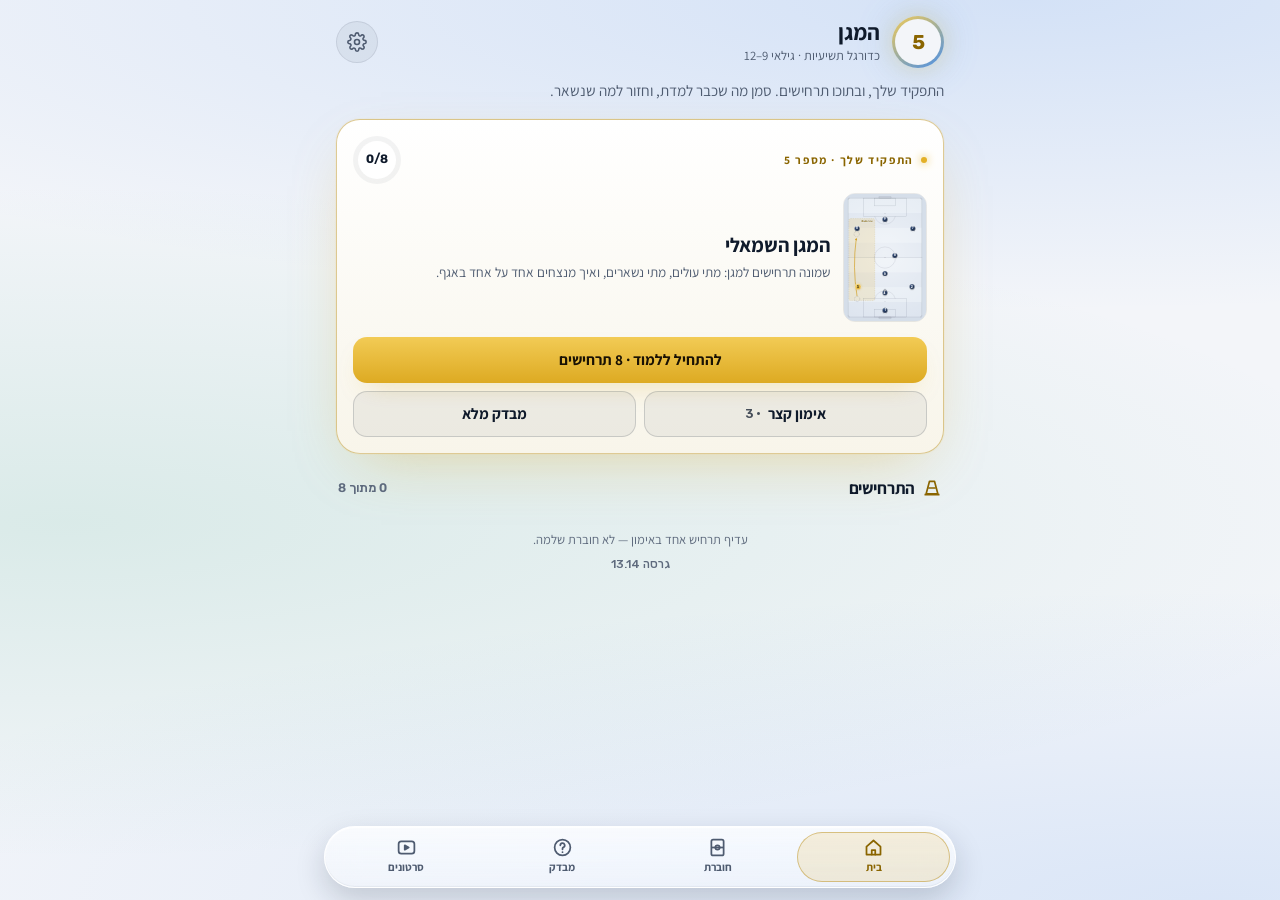
==== commit 9ba3f190: "מסך החוברת: מסך אחד, המגרש וההנחיות יחד (13.14, v57) הדף הנגלל הוחלף במסך שממלא את הטלפון, בלי הסרגל" ====
--- a/m/index.html
+++ b/m/index.html
@@ -49,6 +49,8 @@
   <symbol id="i-grip" viewBox="0 0 24 24" fill="currentColor"><circle cx="9" cy="6" r="1.6"/><circle cx="15" cy="6" r="1.6"/><circle cx="9" cy="12" r="1.6"/><circle cx="15" cy="12" r="1.6"/><circle cx="9" cy="18" r="1.6"/><circle cx="15" cy="18" r="1.6"/></symbol>
   <symbol id="i-pen" viewBox="0 0 24 24" fill="none" stroke="currentColor" stroke-width="2" stroke-linecap="round" stroke-linejoin="round"><path d="M4 20h4L19 9l-4-4L4 16z"/></symbol>
   <symbol id="i-trash" viewBox="0 0 24 24" fill="none" stroke="currentColor" stroke-width="2" stroke-linecap="round" stroke-linejoin="round"><path d="M4 7h16M10 11v6M14 11v6M6 7l1 13h10l1-13M9 7V4h6v3"/></symbol>
+  <symbol id="i-down" viewBox="0 0 24 24" fill="none" stroke="currentColor" stroke-width="2.6" stroke-linecap="round" stroke-linejoin="round"><path d="m6 9 6 6 6-6"/></symbol>
+  <symbol id="i-up" viewBox="0 0 24 24" fill="none" stroke="currentColor" stroke-width="2.6" stroke-linecap="round" stroke-linejoin="round"><path d="m6 15 6-6 6 6"/></symbol>
   <symbol id="i-x" viewBox="0 0 24 24" fill="none" stroke="currentColor" stroke-width="2.4" stroke-linecap="round"><path d="M6 6l12 12M18 6 6 18"/></symbol>
   <symbol id="i-ext" viewBox="0 0 24 24" fill="none" stroke="currentColor" stroke-width="2" stroke-linecap="round" stroke-linejoin="round"><path d="M14 4h6v6M20 4l-9 9M18 14v5a1 1 0 0 1-1 1H5a1 1 0 0 1-1-1V7a1 1 0 0 1 1-1h5"/></symbol>
   <symbol id="i-tag" viewBox="0 0 24 24" fill="none" stroke="currentColor" stroke-width="2" stroke-linecap="round" stroke-linejoin="round"><path d="M3 12V4h8l10 10-8 8z"/><circle cx="7.5" cy="7.5" r="1.3"/></symbol>
@@ -109,56 +111,34 @@
     <p class="foot"><span id="lib-foot"></span><span class="ver" id="lib-ver"></span></p>
   </section>
 
-  <!-- ===== מסך חוברת ===== -->
-  <section id="booklet" hidden>
-    <a class="back" href="#/" id="back"><svg class="i"><use href="#i-back"/></svg>בית</a>
+  <!-- ===== מסך חוברת: מסך אחד, המגרש וההנחיות יחד =====
+       ממלא את המסך כולו: כותרת, מגרש, שורת שליטה והנחיות. הפריסה לרוחב
+       (טלפון מסובב, טאבלט, מחשב) מסודרת ב-CSS מאותו סימון. -->
+  <section id="booklet" class="bk" hidden>
+    <header class="bk-head">
+      <a class="ic" href="#/" id="back" aria-label="חזרה למסך הבית"><svg class="i"><use href="#i-x"/></svg></a>
+      <!-- השם הוא הכפתור לרשימת התרחישים — במקום שורת הצ'יפים, פס ההתקדמות ומתג הצד -->
+      <button class="ttl" id="b-ttl" type="button" aria-haspopup="dialog">
+        <b><span id="b-title"></span><i class="ok" id="b-ok" hidden>✓</i><svg class="i caret"><use href="#i-down"/></svg></b>
+        <small id="b-phase"></small>
+      </button>
+      <div class="bk-nav" id="b-nav">
+        <button class="ic" id="prev" type="button" aria-label="התרחיש הקודם"><svg class="i"><use href="#i-prev"/></svg></button>
+        <span class="num" id="b-num"></span>
+        <button class="ic" id="next" type="button" aria-label="התרחיש הבא"><svg class="i"><use href="#i-next"/></svg></button>
+      </div>
+    </header>
 
-    <header class="top bhead">
-      <div class="crest" aria-hidden="true"><span class="num" id="mark-b"></span><span id="mark-p" hidden></span></div>
-      <div class="top-text"><h1 id="b-title"></h1><p id="eyebrow"></p></div>
-    </header>
-    <p class="lede" id="b-lede"></p>
+    <!-- המגרש, ועליו כפתור המצלמה ובחירת האפשרות — נבנים ב-board.js -->
+    <div class="bk-stage" id="board"></div>
+    <!-- ▶, הכיתוב, ציר הזמן ו"איטי" — ליד האגודל -->
+    <div class="ctl" id="b-ctl"></div>
 
-    <div class="track" id="track" aria-hidden="true"></div>
-    <div class="count" id="count"></div>
-
-    <details class="formation" id="formation">
-      <summary id="f-label"></summary>
-    </details>
-
-    <div class="rail"><div class="chips" id="chips" role="tablist"></div></div>
-
-    <div class="side" id="side">
-      <em id="side-hint"></em>
-      <span id="side-label"></span>
-      <span class="seg"><button type="button" data-foot="R" aria-pressed="true">ימין</button><button type="button" data-foot="L" aria-pressed="false">שמאל</button></span>
-    </div>
-
-    <!-- המגרש, ומתחתיו פס ההרצה והמקרא — נבנים ב-board.js -->
-    <div class="board" id="board"></div>
-    <div class="hint" id="hint">החלק ימינה ושמאלה כדי לעבור בין התרחישים</div>
-
-    <div class="panel card" id="panel">
-      <div class="phase" id="p-phase"></div>
-      <h2 id="p-title"></h2>
-      <p class="sub" id="p-sub"></p>
-
-      <!-- המשפט הוא מה שנשאר בראש אחרי שבוע, ולכן הוא קודם לפירוט -->
-      <div class="cue"><small>מה צועקים מהקו</small><span id="p-cue"></span></div>
-
-      <ul id="p-does"></ul>
-      <details class="mistake"><summary>טעות נפוצה</summary><span id="p-mistake"></span></details>
-    </div>
-
-    <p class="foot" id="closing">
-      <button class="reset" id="reset" type="button">אפס את הסימונים</button>
-    </p>
-
-    <!-- הקודם · למדתי · הבא: צף מעל הניווט, מתחת לאגודל בכל מקום בדף -->
-    <div class="dock glass" id="b-dock">
-      <button class="d" id="prev" type="button" aria-label="התרחיש הקודם"><svg class="i"><use href="#i-prev"/></svg></button>
-      <button class="d mid" id="learn" type="button" aria-pressed="false"><span id="learn-txt">סמן שלמדתי את זה</span></button>
-      <button class="d" id="next" type="button" aria-label="התרחיש הבא"><svg class="i"><use href="#i-next"/></svg></button>
+    <!-- ההנחיות: כרטיס אחד בכל פעם, או הכול ברשימה -->
+    <div class="guide" id="guide">
+      <button class="handle" id="g-handle" type="button" aria-expanded="false" aria-controls="g-list"><i></i><span id="g-handle-t"></span></button>
+      <div class="cards-wrap"><div class="cards" id="g-cards"></div><div class="dots" id="g-dots"></div></div>
+      <div class="list" id="g-list"></div>
     </div>
   </section>
 
--- a/m/css/app.css
+++ b/m/css/app.css
@@ -305,8 +305,6 @@
 .verror, .err { margin: .6rem 0 0; padding: .6rem .8rem; border-radius: 12px; background: var(--gold-soft); border: 1px solid var(--gold-line); color: var(--text); font-size: .86rem; white-space: pre-wrap; overflow-wrap: anywhere; }
 
 /* ── חוברת ───────────────────────────────────────────────────────────── */
-.bhead { margin-top: .1rem; }
-.bhead .crest > span:first-child { font-size: 1.15rem; }
 .track { display: flex; gap: 3px; margin-top: 1rem; }
 .track i { flex: 1; height: 4px; border-radius: 3px; background: var(--surface-2); border: 1px solid var(--line); }
 .track i.on { background: var(--gold); border-color: transparent; }
@@ -341,9 +339,6 @@
 .chip[data-phase="הגנה"] .dot { background: transparent; border: 1.6px solid var(--blue); }
 .chip[data-phase="מעברים"] .dot { background: linear-gradient(90deg, var(--blue) 50%, transparent 50%); border: 1.2px solid var(--blue); }
 
-.side { display: flex; align-items: center; gap: .5rem; margin-top: .6rem; font-size: .78rem; color: var(--faint); }
-.side em { font-style: normal; }
-.side #side-label { margin-inline-start: auto; }
 .seg { display: inline-flex; padding: 3px; border-radius: 999px; background: var(--well); border: 1px solid var(--line); }
 .seg button { padding: 3px 12px; border-radius: 999px; font-size: .8rem; font-weight: 700; color: var(--faint); border: 1px solid transparent; background: none; }
 .seg button[aria-pressed="true"] { color: var(--gold-text); background: var(--gold-soft); border-color: var(--gold-line); }
@@ -351,61 +346,170 @@
 .board { position: relative; margin-top: .7rem; touch-action: pan-y; user-select: none; -webkit-user-select: none; }
 svg.pitch { display: block; width: 100%; height: auto; border-radius: 20px; border: 1px solid var(--line-strong); background: var(--pitch-edge); }
 
-/* ── לוח ההרצה: המגרש ופס השליטה הם כרטיס אחד ─────────────────────── */
-/* הרקע של הכרטיס הוא צבע השוליים של המגרש: כשהמגרש מתכווץ לגובה המסך
-   (מחשב, טלפון נמוך) מה שמסביבו נראה כהמשך של המגרש ולא כחור */
-.board.has-bar { border-radius: 22px; border: 1px solid var(--line-strong); background: var(--pitch-edge); overflow: hidden; box-shadow: 0 10px 28px rgba(15, 26, 43, .08); }
-/* בטלפון נמוך המגרש מתכווץ כדי שהמגרש והפס ייכנסו יחד מעל הפס הצף —
-   אחרת ההרצה רצה כשחצי ממנה מוסתר */
-.board.has-bar svg.pitch { border: 0; border-radius: 0; width: auto; max-width: 100%; margin: 0 auto;
-  max-height: calc(100svh - var(--tab-space) - 54px - 148px); cursor: pointer; }
-.board.has-bar.still svg.pitch { cursor: default; }
-.board.has-bar.still { overflow: visible; border: 0; background: none; box-shadow: none; }
-.board.has-bar.still svg.pitch { border: 1px solid var(--line-strong); border-radius: 20px; max-height: none; width: 100%; }
-
-.pbar { padding: .55rem .7rem .7rem; border-top: 1px solid var(--line); display: grid; gap: .45rem; background: var(--surface-solid); }
-.pcap { display: flex; align-items: center; gap: .5rem; min-height: 1.6rem; font-size: .92rem; font-weight: 700; color: var(--text); line-height: 1.3; }
-.pbar.idle .pcap { color: var(--faint); font-weight: 600; font-size: .86rem; }
-.pstep { flex: none; min-width: 1.9rem; height: 1.45rem; padding: 0 .4rem; border-radius: 999px; display: inline-grid; place-items: center;
-  font-family: Rubik, sans-serif; font-size: .74rem; font-weight: 600; color: var(--on-gold); background: linear-gradient(180deg, var(--gold-hi), var(--gold-lo)); }
-.pbar[data-state="ended"] .pstep { background: var(--gold-soft); color: var(--gold-text); box-shadow: inset 0 0 0 1px var(--gold-line); }
-
-.pctl { display: flex; align-items: center; gap: .6rem; }
-.pplay { flex: none; width: 46px; height: 46px; border-radius: 50%; border: 0; display: grid; place-items: center; color: var(--on-gold);
-  background: linear-gradient(180deg, var(--gold-hi), var(--gold-lo)); box-shadow: 0 4px 14px var(--gold-glow), inset 0 1px 0 rgba(255, 255, 255, .5); }
-.pplay svg { width: 22px; height: 22px; }
-/* במשפחת RTL ▶ מצביע ימינה כמו בכל נגן — סימן ההפעלה אינו מתהפך */
-.pbar[data-state="idle"] .pplay svg, .pbar[data-state="paused"] .pplay svg { margin-left: 3px; }
-/* עד הפעם הראשונה: הכפתור נושם, כדי שילד שלא יודע שאפשר להריץ יגלה */
-.board:not(.seen) .pbar[data-state="idle"] .pplay { animation: breathe 2.2s ease-in-out infinite; }
-@keyframes breathe { 0%, 100% { box-shadow: 0 4px 14px var(--gold-glow), 0 0 0 0 var(--gold-glow); } 50% { box-shadow: 0 4px 14px var(--gold-glow), 0 0 0 9px rgba(227, 176, 39, 0); } }
-
-.ptrack { position: relative; flex: 1; height: 30px; display: flex; align-items: center; }
-/* הזמן זורם מימין לשמאל, כמו כל השאר בממשק. לא dir="rtl" על הפקד —
-   לא כל דפדפן הופך אותו — אלא פקד רגיל שמשוקף, וזה עובד בכולם */
-.pseek { -webkit-appearance: none; appearance: none; width: 100%; height: 30px; margin: 0; background: none; cursor: pointer; position: relative; z-index: 1; touch-action: none; transform: scaleX(-1); }
-.pseek::-webkit-slider-runnable-track { height: 6px; border-radius: 6px; background: linear-gradient(to right, var(--gold) var(--p, 0%), var(--surface-2) var(--p, 0%)); box-shadow: inset 0 0 0 1px var(--line); }
-.pseek::-moz-range-track { height: 6px; border-radius: 6px; background: linear-gradient(to right, var(--gold) var(--p, 0%), var(--surface-2) var(--p, 0%)); }
-.pseek::-webkit-slider-thumb { -webkit-appearance: none; width: 18px; height: 18px; margin-top: -6px; border-radius: 50%; background: var(--surface-solid); border: 2px solid var(--gold); box-shadow: 0 2px 6px rgba(15, 26, 43, .25); }
-.pseek::-moz-range-thumb { width: 14px; height: 14px; border-radius: 50%; background: var(--surface-solid); border: 2px solid var(--gold); }
-.pbar.idle .pseek::-webkit-slider-thumb { border-color: var(--line-strong); }
-/* תחילת כל שלב על הציר */
-.pticks { position: absolute; inset-inline: 9px; top: 50%; height: 0; pointer-events: none; z-index: 2; }
-.pticks i { position: absolute; top: -4px; width: 2px; height: 8px; margin-inline-start: -1px; border-radius: 2px; background: var(--surface-solid); box-shadow: 0 0 0 1px var(--line-strong); }
-.pspeed { flex: none; height: 32px; padding: 0 .75rem; border-radius: 999px; font-size: .8rem; font-weight: 700; color: var(--faint); background: var(--surface-2); border: 1px solid var(--line); }
-.pspeed[aria-pressed="true"] { color: var(--gold-text); background: var(--gold-soft); border-color: var(--gold-line); }
-
-.pvar { display: flex; align-items: center; gap: .5rem; font-size: .82rem; font-weight: 700; color: var(--muted); }
-.pvar .seg button { min-width: 2.6rem; font-family: Rubik, sans-serif; font-size: .82rem; }
-
-/* אישור לנגיעה במגרש */
-.pflash { position: absolute; left: 50%; top: 42%; width: 64px; height: 64px; margin: -32px 0 0 -32px; border-radius: 50%; display: grid; place-items: center;
+/* ── מסך החוברת: מסך אחד, המגרש וההנחיות יחד ───────────────────────────
+   ממלא את המסך: כותרת, מגרש, שורת שליטה, הנחיות. הדף עצמו לא נגלל — מה
+   שצריך לגלול (הרשימה, הכרטיסים) נגלל בתוך המקום שלו. */
+body.on-booklet { overflow: hidden; }
+.bk { position: fixed; inset: 0; z-index: 30; display: flex; flex-direction: column; background: var(--bg); color: var(--text); }
+.bk-head { flex: none; display: flex; align-items: center; gap: .25rem;
+  padding: calc(env(safe-area-inset-top) + .3rem) max(.5rem, env(safe-area-inset-right, 0px)) .3rem max(.5rem, env(safe-area-inset-left, 0px)); }
+.bk .ic { width: 38px; height: 38px; flex: none; border-radius: 50%; border: 0; padding: 0; display: grid; place-items: center; background: var(--surface-2); color: var(--text); text-decoration: none; }
+.bk .ic svg { width: 17px; height: 17px; }
+/* השם הוא הכפתור לרשימת התרחישים */
+.ttl { flex: 1; min-width: 0; border: 0; background: none; padding: .15rem .3rem; border-radius: 14px; display: grid; justify-items: center; line-height: 1.2; color: var(--text); }
+.ttl b { max-width: 100%; display: inline-flex; align-items: center; gap: .3rem; font-size: 1rem; font-weight: 700; }
+.ttl b span { overflow: hidden; text-overflow: ellipsis; white-space: nowrap; }
+.ttl .caret { width: 12px; height: 12px; color: var(--faint); }
+.ttl .ok { font-style: normal; font-size: .85rem; color: var(--gold-text); }
+.ttl small { font-size: .66rem; font-weight: 700; letter-spacing: .1em; color: var(--blue); }
+.ttl:disabled { cursor: default; opacity: 1; }
+.ttl:disabled .caret { display: none; }
+.bk-nav { display: flex; align-items: center; flex: none; }
+.bk-nav .ic { background: none; width: 34px; }
+.bk-nav .num { min-width: 2.6rem; text-align: center; font-family: Rubik, sans-serif; font-size: .78rem; font-weight: 600; color: var(--muted); }
+
+/* הבמה: המגרש ממלא אותה. viewBox נקבע במצלמה (board.js). לא .stage —
+   השם תפוס בנגן הסרטונים, והכללים שלו מיקמו את המגרש מעל כל המסך */
+.bk-stage { position: relative; flex: 1 1 auto; min-height: 0; overflow: hidden; background: var(--pitch-edge); touch-action: pan-y; user-select: none; -webkit-user-select: none; }
+.bk-stage svg.pitch { width: 100%; height: 100%; border: 0; border-radius: 0; cursor: pointer; }
+.bk-stage.still svg.pitch { cursor: default; }
+.camb, .pvar { position: absolute; top: 10px; z-index: 2; border: 1px solid var(--glass-rim); background: var(--glass-bg); color: var(--glass-text);
+  -webkit-backdrop-filter: blur(10px); backdrop-filter: blur(10px); box-shadow: var(--glass-shine), 0 4px 10px rgba(6, 12, 22, .18); }
+.camb { inset-inline-start: 10px; height: 32px; padding: 0 .65rem 0 .45rem; border-radius: 999px; display: inline-flex; align-items: center; gap: .35rem; font-size: .72rem; font-weight: 700; }
+.camb svg { width: 14px; height: 21px; flex: none; }
+.mini-f { fill: var(--pitch-a); stroke: var(--pitch-line); stroke-width: 18; }
+.mini-l { stroke: var(--pitch-line); stroke-width: 14; }
+.mini-w { fill: var(--gold-soft); stroke: var(--run); stroke-width: 30; }
+/* בחירת אפשרות על המגרש — האותיות כאן הן האותיות שעל החיצים */
+.pvar { inset-inline-end: 10px; display: inline-flex; align-items: center; gap: .35rem; padding: 3px 3px 3px .6rem; border-radius: 999px; font-size: .72rem; font-weight: 700; }
+.pvar .seg { padding: 0; background: none; border: 0; }
+.pvar .seg button { min-width: 2.2rem; padding: 3px 10px; font-family: Rubik, sans-serif; }
+/* אישור לנגיעה במגרש — כמו בנגן וידאו */
+.pflash { position: absolute; left: 50%; top: 45%; width: 64px; height: 64px; margin: -32px 0 0 -32px; border-radius: 50%; display: grid; place-items: center;
   background: rgba(8, 12, 20, .5); color: #fff; opacity: 0; pointer-events: none; transform: scale(.8); }
 .pflash svg { width: 28px; height: 28px; }
 .pflash.on { animation: pflash .55s ease-out; }
 @keyframes pflash { 0% { opacity: 0; transform: scale(.8); } 25% { opacity: 1; transform: scale(1); } 100% { opacity: 0; transform: scale(1.15); } }
 
-.legend { display: flex; flex-wrap: wrap; gap: .35rem .85rem; margin-top: .6rem; font-size: .74rem; color: var(--faint); font-weight: 600; }
+/* שורת השליטה: ▶ גדול ליד האגודל, ולידו מה קורה עכשיו וציר הזמן */
+.ctl { flex: none; display: flex; align-items: center; gap: .6rem; background: var(--surface-solid); border-top: 1px solid var(--line);
+  padding: .5rem max(.75rem, env(safe-area-inset-right, 0px)) .55rem max(.75rem, env(safe-area-inset-left, 0px)); }
+.pplay { flex: none; width: 54px; height: 54px; border-radius: 50%; border: 0; padding: 0; display: grid; place-items: center; color: var(--on-gold);
+  background: linear-gradient(180deg, var(--gold-hi), var(--gold-lo)); box-shadow: 0 5px 16px var(--gold-glow), inset 0 1px 0 rgba(255, 255, 255, .5); }
+.pplay svg { width: 24px; height: 24px; }
+/* ▶ מצביע ימינה כמו בכל נגן — סימן ההפעלה אינו מתהפך ב-RTL */
+.pplay[data-state="play"] svg { margin-left: 3px; }
+.pplay:disabled { opacity: .4; box-shadow: none; }
+/* עד הפעם הראשונה ▶ נושם, כדי שילד שלא יודע שאפשר להריץ יגלה */
+.pplay.breathe { animation: breathe 2.2s ease-in-out infinite; }
+@keyframes breathe { 0%, 100% { box-shadow: 0 5px 16px var(--gold-glow), 0 0 0 0 var(--gold-glow); } 50% { box-shadow: 0 5px 16px var(--gold-glow), 0 0 0 9px rgba(227, 176, 39, 0); } }
+.ptime { flex: 1; min-width: 0; display: grid; gap: .05rem; }
+.pcap { display: flex; align-items: center; gap: .4rem; min-height: 1.45rem; font-size: .88rem; font-weight: 700; line-height: 1.25; color: var(--text); }
+.ctl.idle .pcap { color: var(--faint); font-weight: 600; font-size: .82rem; }
+.pstep { flex: none; min-width: 1.9rem; height: 1.3rem; padding: 0 .4rem; border-radius: 999px; display: inline-grid; place-items: center;
+  font-family: Rubik, sans-serif; font-size: .7rem; font-weight: 600; color: var(--on-gold); background: linear-gradient(180deg, var(--gold-hi), var(--gold-lo)); }
+.ctl[data-state="ended"] .pstep { background: var(--gold-soft); color: var(--gold-text); box-shadow: inset 0 0 0 1px var(--gold-line); }
+.ptrack { position: relative; height: 22px; display: flex; align-items: center; }
+/* הזמן זורם מימין לשמאל, כמו כל השאר בממשק. לא dir="rtl" על הפקד —
+   לא כל דפדפן הופך אותו — אלא פקד רגיל שמשוקף, וזה עובד בכולם */
+.pseek { -webkit-appearance: none; appearance: none; width: 100%; height: 22px; margin: 0; background: none; cursor: pointer; position: relative; z-index: 1; touch-action: none; transform: scaleX(-1); }
+.pseek::-webkit-slider-runnable-track { height: 5px; border-radius: 5px; background: linear-gradient(to right, var(--gold) var(--p, 0%), var(--surface-2) var(--p, 0%)); box-shadow: inset 0 0 0 1px var(--line); }
+.pseek::-moz-range-track { height: 5px; border-radius: 5px; background: linear-gradient(to right, var(--gold) var(--p, 0%), var(--surface-2) var(--p, 0%)); }
+.pseek::-webkit-slider-thumb { -webkit-appearance: none; width: 16px; height: 16px; margin-top: -5.5px; border-radius: 50%; background: var(--surface-solid); border: 2px solid var(--gold); box-shadow: 0 2px 6px rgba(15, 26, 43, .25); }
+.pseek::-moz-range-thumb { width: 12px; height: 12px; border-radius: 50%; background: var(--surface-solid); border: 2px solid var(--gold); }
+.ctl.idle .pseek::-webkit-slider-thumb { border-color: var(--line-strong); }
+.pseek:disabled { opacity: .4; cursor: default; }
+/* תחילת כל שלב על הציר */
+.pticks { position: absolute; inset-inline: 8px; top: 50%; height: 0; pointer-events: none; z-index: 2; }
+.pticks i { position: absolute; top: -4px; width: 2px; height: 8px; margin-inline-start: -1px; border-radius: 2px; background: var(--surface-solid); box-shadow: 0 0 0 1px var(--line-strong); }
+.pspeed { flex: none; height: 32px; padding: 0 .75rem; border-radius: 999px; font-size: .8rem; font-weight: 700; color: var(--faint); background: var(--surface-2); border: 1px solid var(--line); }
+.pspeed[aria-pressed="true"] { color: var(--gold-text); background: var(--gold-soft); border-color: var(--gold-line); }
+
+/* ההנחיות: כרטיס אחד בכל פעם, או הכול ברשימה כשמושכים את הידית */
+.guide { flex: none; min-height: 0; display: flex; flex-direction: column; background: var(--surface-solid); border-top: 1px solid var(--line);
+  box-shadow: 0 -12px 22px -16px rgba(6, 12, 22, .35); padding-bottom: env(safe-area-inset-bottom); }
+.bk.open .guide { flex: 0 0 52%; }
+.handle { flex: none; width: 100%; border: 0; background: none; display: flex; flex-direction: column; align-items: center; gap: .15rem; padding: .35rem 0 .3rem;
+  font-size: .72rem; font-weight: 700; color: var(--faint); touch-action: none; }
+.handle i { width: 38px; height: 4px; border-radius: 4px; background: var(--line-strong); }
+.handle svg.i { width: 12px; height: 12px; vertical-align: -1px; }
+.cards-wrap { padding-bottom: .7rem; }
+.cards { display: flex; gap: 8px; overflow-x: auto; scroll-snap-type: x mandatory; scrollbar-width: none; overscroll-behavior-x: contain;
+  padding: 0 max(.75rem, env(safe-area-inset-right, 0px)) 0 max(.75rem, env(safe-area-inset-left, 0px)); scroll-padding-inline: .75rem; }
+.cards::-webkit-scrollbar { display: none; }
+/* 86% ולא מלא: קצה הכרטיס הבא מציץ, וזה מה שאומר "אפשר להחליק" */
+.card { flex: 0 0 86%; scroll-snap-align: start; min-height: 104px; border-radius: 18px; padding: .6rem .8rem .7rem; display: grid; align-content: start; gap: .2rem;
+  background: var(--surface-2); border: 1px solid var(--line); }
+.card small { font-size: .66rem; font-weight: 700; letter-spacing: .1em; color: var(--blue); }
+.card p { margin: 0; font-size: .95rem; line-height: 1.45; }
+.card.k-cue { background: var(--gold-soft); border-color: var(--gold-line); }
+.card.k-cue small { color: var(--gold-text); }
+.card.k-cue p { font-weight: 700; font-size: 1.04rem; }
+.card.k-mis { background: var(--well); }
+.card.k-mis small { color: var(--muted); }
+.card .termdef { margin-top: .35rem; }
+.learn { justify-self: start; margin-top: .5rem; height: 36px; padding: 0 1rem; border-radius: 999px; font-size: .84rem; font-weight: 700;
+  background: var(--gold-soft); border: 1px solid var(--gold-line); color: var(--gold-text); }
+.learn[aria-pressed="true"] { background: linear-gradient(180deg, var(--gold-hi), var(--gold-lo)); color: var(--on-gold); border-color: transparent; }
+.dots { display: flex; justify-content: center; gap: 5px; margin-top: .55rem; }
+.dots button { width: 6px; height: 6px; padding: 0; border: 0; border-radius: 3px; background: var(--line-strong); transition: width .2s, background .2s; }
+.dots button[aria-current="true"] { width: 16px; background: var(--gold); }
+.list { display: none; flex: 1; min-height: 0; overflow-y: auto; overscroll-behavior: contain;
+  padding: .1rem max(1rem, env(safe-area-inset-right, 0px)) 1rem max(1rem, env(safe-area-inset-left, 0px)); }
+.bk.open .cards-wrap { display: none; }
+.bk.open .list { display: block; }
+.g-title { font-size: 1.2rem; }
+.list .sub { margin: .15rem 0 .7rem; }
+.cue { padding: .6rem .8rem; border-radius: 16px; background: var(--gold-soft); border: 1px solid var(--gold-line); font-weight: 700; font-size: 1rem; }
+.cue small, .mis small { display: block; font-size: .66rem; letter-spacing: .1em; color: var(--gold-text); font-weight: 700; margin-bottom: .1rem; }
+.does { list-style: none; margin: .8rem 0 0; padding: 0; display: grid; gap: .55rem; }
+.does li { position: relative; padding-inline-start: 1rem; font-size: .95rem; color: var(--text); }
+.does li::before { content: ""; position: absolute; inset-inline-start: 0; top: .62em; width: 6px; height: 6px; border-radius: 50%; background: var(--blue); }
+.mis { margin-top: .8rem; padding: .6rem .8rem; border-radius: 14px; background: var(--well); border: 1px solid var(--line); font-size: .92rem; }
+.mis small { color: var(--muted); }
+.list .learn { display: block; margin-top: .9rem; }
+.list .legend { margin-top: 1rem; padding-top: .8rem; border-top: 1px solid var(--line); }
+
+/* לרוחב — טלפון מסובב, טאבלט, מחשב: המגרש בגובה המסך מצד אחד, וההנחיות
+   כרשימה מהצד השני. אותו תנאי כמו ב-booklet.js */
+@media (min-aspect-ratio: 1/1) and (min-width: 560px) {
+  .bk { display: grid; justify-content: center;
+    grid-template-columns: min(calc(100dvh * .645), 56vw) minmax(300px, 540px); grid-template-rows: auto minmax(0, 1fr) auto;
+    grid-template-areas: "stage head" "stage guide" "stage ctl"; }
+  .bk .bk-stage { grid-area: stage; }
+  .bk .bk-head { grid-area: head; }
+  .bk .guide, .bk.open .guide { grid-area: guide; border-top: 0; box-shadow: none; padding-bottom: 0; }
+  .bk .ctl { grid-area: ctl; padding-bottom: calc(.55rem + env(safe-area-inset-bottom)); }
+  .bk .bk-head, .bk .guide, .bk .ctl { border-inline-start: 1px solid var(--line); }
+  .bk .handle, .bk .cards-wrap, .bk.open .cards-wrap { display: none; }
+  .bk .list { display: block; }
+}
+
+/* רשימת התרחישים — גיליון שנפתח מהשם */
+.pk-top { display: grid; gap: .45rem; }
+.pk-count { margin: 0; font-size: .84rem; font-weight: 600; color: var(--muted); }
+.pk-track { margin-top: 0; }
+.pk-side { display: flex; align-items: center; gap: .5rem; margin-top: .9rem; font-size: .8rem; color: var(--faint); }
+.pk-side em { font-style: normal; margin-inline-start: auto; }
+.pk-list { list-style: none; margin: .8rem -.4rem 0; padding: 0; display: grid; gap: 2px; }
+.pk-item { width: 100%; display: flex; align-items: center; gap: .6rem; padding: .55rem .5rem; border: 0; border-radius: 14px; background: none; text-align: start;
+  font-size: .95rem; font-weight: 600; color: var(--text); }
+.pk-item[aria-current="true"] { background: var(--gold-soft); color: var(--gold-text); font-weight: 700; }
+.pk-item .n { width: 1.3rem; flex: none; text-align: center; font-family: Rubik, sans-serif; font-size: .74rem; color: var(--faint); }
+.pk-item .t { flex: 1; min-width: 0; }
+.pk-item .dot { width: 8px; height: 8px; flex: none; border-radius: 50%; background: var(--faint); }
+.pk-item[data-phase="החזקה"] .dot, .pk-item[data-phase="עם הכדור"] .dot { background: var(--blue); }
+.pk-item[data-phase="הגנה"] .dot { background: transparent; border: 1.6px solid var(--blue); }
+.pk-item[data-phase="מעברים"] .dot { background: linear-gradient(90deg, var(--blue) 50%, transparent 50%); border: 1.2px solid var(--blue); }
+.pk-item .ok { flex: none; width: 22px; height: 22px; border-radius: 50%; display: grid; place-items: center; font-size: .72rem; color: var(--on-gold);
+  background: linear-gradient(180deg, var(--gold-hi), var(--gold-lo)); }
+.pk-item .ok.no { background: none; box-shadow: inset 0 0 0 1.5px var(--line-strong); color: transparent; }
+.sheet .formation { margin-top: 1rem; }
+.sheet .formation p { margin: .45rem 0 0; }
+.sheet .reset { display: block; margin: 1rem auto 0; }
+
+/* המקרא — בסוף רשימת ההנחיות, רק מה שיש בתרחיש הזה */
+.legend { display: flex; flex-wrap: wrap; gap: .35rem .85rem; font-size: .74rem; color: var(--faint); font-weight: 600; }
 .legend > span { display: inline-flex; align-items: center; gap: .32rem; }
 .lsw { width: 14px; height: 14px; flex: none; overflow: visible; }
 .lsw.wide { width: 22px; height: 11px; }
@@ -480,21 +584,9 @@
 
 /* פאנל ההסבר */
 .card { background: var(--surface); border: 1px solid var(--line); border-radius: var(--r-card); padding: var(--pad); }
-.panel { margin-top: 1rem; }
 .phase { font-size: .72rem; font-weight: 700; letter-spacing: .12em; color: var(--blue); margin-bottom: .2rem; }
-.panel h2, #quiz h2 { font-size: 1.3rem; }
+#quiz h2 { font-size: 1.3rem; }
 .sub { margin: .2rem 0 0; color: var(--muted); font-size: .92rem; }
-.cue { margin-top: .8rem; padding: .7rem .9rem; border-radius: 16px; background: var(--gold-soft); border: 1px solid var(--gold-line); font-weight: 700; font-size: 1.02rem; }
-.cue small { display: block; font-size: .68rem; letter-spacing: .1em; color: var(--gold-text); font-weight: 700; margin-bottom: .1rem; }
-.panel ul { list-style: none; margin: .9rem 0 0; padding: 0; display: grid; gap: .6rem; }
-.panel ul li { position: relative; padding-inline-start: 1rem; font-size: .95rem; color: var(--text); }
-.panel ul li::before { content: ""; position: absolute; inset-inline-start: 0; top: .62em; width: 6px; height: 6px; border-radius: 50%; background: var(--blue); }
-.mistake { margin-top: .9rem; border-radius: 14px; background: var(--well); border: 1px solid var(--line); padding: .65rem .85rem; font-size: .92rem; }
-.mistake summary { cursor: pointer; list-style: none; display: flex; font-weight: 700; color: var(--muted); }
-.mistake summary::-webkit-details-marker { display: none; }
-.mistake summary::after { content: "+"; margin-inline-start: auto; }
-.mistake[open] summary::after { content: "−"; }
-.mistake > span { display: block; margin-top: .45rem; color: var(--text); }
 .term { border: 0; background: none; padding: 0; font: inherit; color: inherit; border-bottom: 1.5px dotted var(--blue); cursor: pointer; }
 .term[aria-expanded="true"] { color: var(--blue); }
 .termdef { margin: .45rem 0 .1rem; padding: .55rem .75rem; border-radius: 12px; background: var(--surface-2); border-inline-start: 3px solid var(--blue); font-size: .88rem; color: var(--muted); }
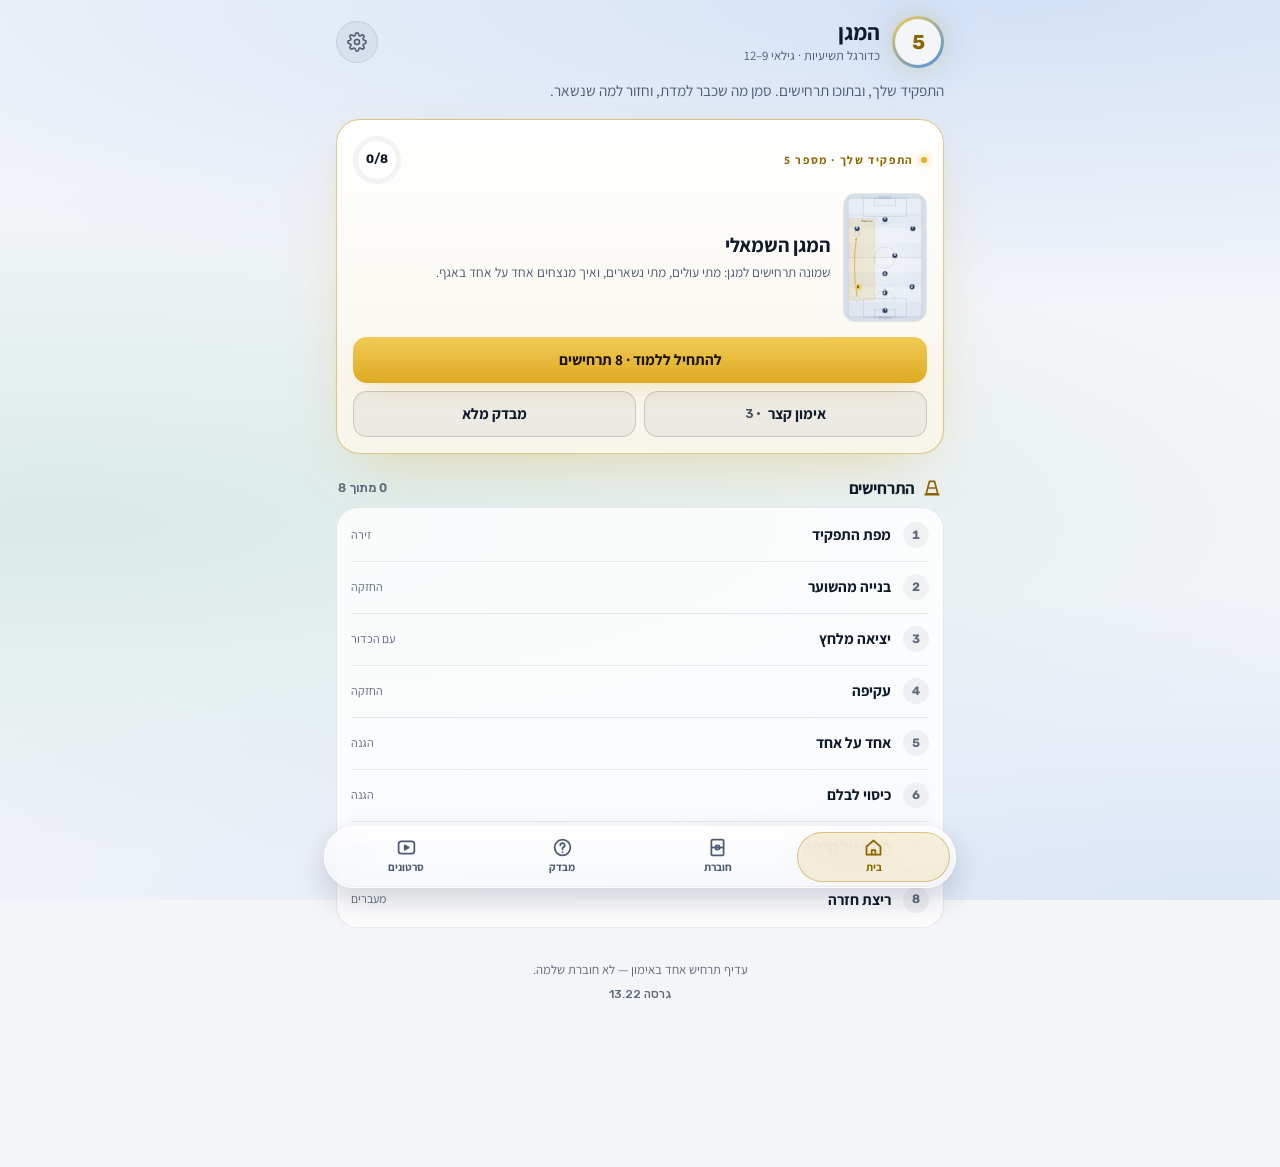
==== commit ab5461ad: "מסך האימון: עצירה, מעבר בין תרגילים וסטים — שכבה אחת שעובדת (13.22, v65) - "עצירה" שואלת: לסיים ולשמ" ====
--- a/m/index.html
+++ b/m/index.html
@@ -41,6 +41,7 @@
   <symbol id="i-dots" viewBox="0 0 24 24" fill="currentColor"><circle cx="5" cy="12" r="2"/><circle cx="12" cy="12" r="2"/><circle cx="19" cy="12" r="2"/></symbol>
   <symbol id="i-check" viewBox="0 0 24 24" fill="none" stroke="currentColor" stroke-width="2.6" stroke-linecap="round" stroke-linejoin="round"><path d="m5 12 5 5 9-10"/></symbol>
   <symbol id="i-pause" viewBox="0 0 24 24" fill="currentColor"><rect x="6" y="5" width="4" height="14" rx="1.2"/><rect x="14" y="5" width="4" height="14" rx="1.2"/></symbol>
+  <symbol id="i-stop" viewBox="0 0 24 24" fill="currentColor"><rect x="6" y="6" width="12" height="12" rx="2"/></symbol>
   <symbol id="i-ff" viewBox="0 0 24 24" fill="currentColor"><path d="M3 6l8 6-8 6zM12 6l8 6-8 6z"/></symbol>
   <symbol id="i-back10" viewBox="0 0 24 24" fill="none" stroke="currentColor" stroke-width="1.7" stroke-linecap="round" stroke-linejoin="round"><path d="M5 12a7 7 0 1 0 2.1-5"/><path d="M7 3v4h4"/></symbol>
   <symbol id="i-fwd10" viewBox="0 0 24 24" fill="none" stroke="currentColor" stroke-width="1.7" stroke-linecap="round" stroke-linejoin="round"><path d="M19 12a7 7 0 1 1-2.1-5"/><path d="M17 3v4h-4"/></symbol>
--- a/m/css/app.css
+++ b/m/css/app.css
@@ -426,49 +426,51 @@
 .pspeed[aria-pressed="true"] { color: var(--gold-text); background: var(--gold-soft); border-color: var(--gold-line); }
 
 /* ההנחיות: כרטיס אחד בכל פעם, או הכול ברשימה כשמושכים את הידית */
+/* הכול תחת .guide: .list ו-.card הם שמות כלליים שתפוסים במסכים אחרים, ו-.list
+   עם display:none העלים את רשימת הסרטונים בתצוגת שורות */
 .guide { flex: none; min-height: 0; display: flex; flex-direction: column; background: var(--surface-solid); border-top: 1px solid var(--line);
   box-shadow: 0 -12px 22px -16px rgba(6, 12, 22, .35); padding-bottom: env(safe-area-inset-bottom); }
 .bk.open .guide { flex: 0 0 52%; }
-.handle { flex: none; width: 100%; border: 0; background: none; display: flex; flex-direction: column; align-items: center; gap: .15rem; padding: .35rem 0 .3rem;
+.guide .handle { flex: none; width: 100%; border: 0; background: none; display: flex; flex-direction: column; align-items: center; gap: .15rem; padding: .35rem 0 .3rem;
   font-size: .72rem; font-weight: 700; color: var(--faint); touch-action: none; }
-.handle i { width: 38px; height: 4px; border-radius: 4px; background: var(--line-strong); }
-.handle svg.i { width: 12px; height: 12px; vertical-align: -1px; }
-.cards-wrap { padding-bottom: .7rem; }
-.cards { display: flex; gap: 8px; overflow-x: auto; scroll-snap-type: x mandatory; scrollbar-width: none; overscroll-behavior-x: contain;
+.guide .handle i { width: 38px; height: 4px; border-radius: 4px; background: var(--line-strong); }
+.guide .handle svg.i { width: 12px; height: 12px; vertical-align: -1px; }
+.guide .cards-wrap { padding-bottom: .7rem; }
+.guide .cards { display: flex; gap: 8px; overflow-x: auto; scroll-snap-type: x mandatory; scrollbar-width: none; overscroll-behavior-x: contain;
   padding: 0 max(.75rem, env(safe-area-inset-right, 0px)) 0 max(.75rem, env(safe-area-inset-left, 0px)); scroll-padding-inline: .75rem; }
-.cards::-webkit-scrollbar { display: none; }
+.guide .cards::-webkit-scrollbar { display: none; }
 /* 86% ולא מלא: קצה הכרטיס הבא מציץ, וזה מה שאומר "אפשר להחליק" */
-.card { flex: 0 0 86%; scroll-snap-align: start; min-height: 104px; border-radius: 18px; padding: .6rem .8rem .7rem; display: grid; align-content: start; gap: .2rem;
+.guide .card { flex: 0 0 86%; scroll-snap-align: start; min-height: 104px; border-radius: 18px; padding: .6rem .8rem .7rem; display: grid; align-content: start; gap: .2rem;
   background: var(--surface-2); border: 1px solid var(--line); }
-.card small { font-size: .66rem; font-weight: 700; letter-spacing: .1em; color: var(--blue); }
-.card p { margin: 0; font-size: .95rem; line-height: 1.45; }
-.card.k-cue { background: var(--gold-soft); border-color: var(--gold-line); }
-.card.k-cue small { color: var(--gold-text); }
-.card.k-cue p { font-weight: 700; font-size: 1.04rem; }
-.card.k-mis { background: var(--well); }
-.card.k-mis small { color: var(--muted); }
-.card .termdef { margin-top: .35rem; }
-.learn { justify-self: start; margin-top: .5rem; height: 36px; padding: 0 1rem; border-radius: 999px; font-size: .84rem; font-weight: 700;
+.guide .card small { font-size: .66rem; font-weight: 700; letter-spacing: .1em; color: var(--blue); }
+.guide .card p { margin: 0; font-size: .95rem; line-height: 1.45; }
+.guide .card.k-cue { background: var(--gold-soft); border-color: var(--gold-line); }
+.guide .card.k-cue small { color: var(--gold-text); }
+.guide .card.k-cue p { font-weight: 700; font-size: 1.04rem; }
+.guide .card.k-mis { background: var(--well); }
+.guide .card.k-mis small { color: var(--muted); }
+.guide .card .termdef { margin-top: .35rem; }
+.guide .learn { justify-self: start; margin-top: .5rem; height: 36px; padding: 0 1rem; border-radius: 999px; font-size: .84rem; font-weight: 700;
   background: var(--gold-soft); border: 1px solid var(--gold-line); color: var(--gold-text); }
-.learn[aria-pressed="true"] { background: linear-gradient(180deg, var(--gold-hi), var(--gold-lo)); color: var(--on-gold); border-color: transparent; }
-.dots { display: flex; justify-content: center; gap: 5px; margin-top: .55rem; }
-.dots button { width: 6px; height: 6px; padding: 0; border: 0; border-radius: 3px; background: var(--line-strong); transition: width .2s, background .2s; }
-.dots button[aria-current="true"] { width: 16px; background: var(--gold); }
-.list { display: none; flex: 1; min-height: 0; overflow-y: auto; overscroll-behavior: contain;
+.guide .learn[aria-pressed="true"] { background: linear-gradient(180deg, var(--gold-hi), var(--gold-lo)); color: var(--on-gold); border-color: transparent; }
+.guide .dots { display: flex; justify-content: center; gap: 5px; margin-top: .55rem; }
+.guide .dots button { width: 6px; height: 6px; padding: 0; border: 0; border-radius: 3px; background: var(--line-strong); transition: width .2s, background .2s; }
+.guide .dots button[aria-current="true"] { width: 16px; background: var(--gold); }
+.guide .list { display: none; background: none; border: 0; border-radius: 0; flex: 1; min-height: 0; overflow-y: auto; overscroll-behavior: contain;
   padding: .1rem max(1rem, env(safe-area-inset-right, 0px)) 1rem max(1rem, env(safe-area-inset-left, 0px)); }
-.bk.open .cards-wrap { display: none; }
-.bk.open .list { display: block; }
-.g-title { font-size: 1.2rem; }
-.list .sub { margin: .15rem 0 .7rem; }
-.cue { padding: .6rem .8rem; border-radius: 16px; background: var(--gold-soft); border: 1px solid var(--gold-line); font-weight: 700; font-size: 1rem; }
-.cue small, .mis small { display: block; font-size: .66rem; letter-spacing: .1em; color: var(--gold-text); font-weight: 700; margin-bottom: .1rem; }
-.does { list-style: none; margin: .8rem 0 0; padding: 0; display: grid; gap: .55rem; }
-.does li { position: relative; padding-inline-start: 1rem; font-size: .95rem; color: var(--text); }
-.does li::before { content: ""; position: absolute; inset-inline-start: 0; top: .62em; width: 6px; height: 6px; border-radius: 50%; background: var(--blue); }
-.mis { margin-top: .8rem; padding: .6rem .8rem; border-radius: 14px; background: var(--well); border: 1px solid var(--line); font-size: .92rem; }
-.mis small { color: var(--muted); }
-.list .learn { display: block; margin-top: .9rem; }
-.list .legend { margin-top: 1rem; padding-top: .8rem; border-top: 1px solid var(--line); }
+.bk.open .guide .cards-wrap { display: none; }
+.bk.open .guide .list { display: block; }
+.guide .g-title { font-size: 1.2rem; }
+.guide .list .sub { margin: .15rem 0 .7rem; }
+.guide .cue { padding: .6rem .8rem; border-radius: 16px; background: var(--gold-soft); border: 1px solid var(--gold-line); font-weight: 700; font-size: 1rem; }
+.guide .cue small, .guide .mis small { display: block; font-size: .66rem; letter-spacing: .1em; color: var(--gold-text); font-weight: 700; margin-bottom: .1rem; }
+.guide .does { list-style: none; margin: .8rem 0 0; padding: 0; display: grid; gap: .55rem; }
+.guide .does li { position: relative; padding-inline-start: 1rem; font-size: .95rem; color: var(--text); }
+.guide .does li::before { content: ""; position: absolute; inset-inline-start: 0; top: .62em; width: 6px; height: 6px; border-radius: 50%; background: var(--blue); }
+.guide .mis { margin-top: .8rem; padding: .6rem .8rem; border-radius: 14px; background: var(--well); border: 1px solid var(--line); font-size: .92rem; }
+.guide .mis small { color: var(--muted); }
+.guide .list .learn { display: block; margin-top: .9rem; }
+.guide .list .legend { margin-top: 1rem; padding-top: .8rem; border-top: 1px solid var(--line); }
 
 /* לרוחב — טלפון מסובב, טאבלט, מחשב: המגרש בגובה המסך מצד אחד, וההנחיות
    כרשימה מהצד השני. אותו תנאי כמו ב-booklet.js */
@@ -975,7 +977,7 @@
 .hint.pad { padding: 1rem 0; }
 .plan-add { display: grid; grid-template-columns: 1fr 1fr; gap: .5rem; margin: .8rem 0; }
 .plan-go { margin-top: .2rem; }
-.plan-foot { display: flex; justify-content: space-between; align-items: center; margin-top: .6rem; }
+.plan-foot { display: flex; flex-wrap: wrap; justify-content: space-between; align-items: center; gap: .2rem .4rem; margin-top: .6rem; }
 .plan-foot .btn { width: auto; }
 
 /* עריכת תרגיל */
@@ -1003,16 +1005,28 @@
   background: radial-gradient(150% 46% at 80% 0%, var(--glow-a), transparent 75%), var(--bg);
   padding: calc(10px + env(safe-area-inset-top)) max(16px, env(safe-area-inset-right, 0px)) calc(12px + env(safe-area-inset-bottom)) max(16px, env(safe-area-inset-left, 0px));
   display: flex; flex-direction: column; gap: .7rem; }
+.lview { flex: 1 0 auto; display: flex; flex-direction: column; gap: .7rem; }
 .ltop { display: flex; align-items: center; gap: .6rem; font-size: .9rem; color: var(--muted); font-weight: 700; }
-.lx { display: inline-flex; align-items: center; gap: .25rem; border: 0; background: none; padding: .3rem 0; font-weight: 700; color: var(--muted); }
+.lx { display: inline-flex; align-items: center; gap: .3rem; border: 0; background: none; padding: .45rem .1rem; font-weight: 700; color: var(--muted); }
 .lx svg { width: 16px; height: 16px; }
 .ltlabel { margin-inline-start: auto; }
 .ltotal { color: var(--text); font-size: 1rem; }
-.lcount { min-width: 3rem; text-align: end; color: var(--text); }
-.lprog { display: flex; gap: 4px; }
-.lprog button { flex: 1; height: 8px; border: 0; padding: 0; border-radius: 4px; background: var(--line-strong); }
-.lprog button.done { background: #1E9E63; }
-.lprog button.now { background: var(--gold); }
+.lcount { min-width: 3rem; text-align: end; color: var(--text); white-space: nowrap; }
+.ltop .lback { margin-inline-start: auto; }
+/* הפס: כל מקטע הוא כפתור — 8px נראים בתוך 26px של מגע (קודם 8px בלבד, וקשה
+   היה לפגוע בהם באצבע). העכשווי גבוה יותר, ומסומן גם כשהוא כבר בוצע */
+.lprog { display: flex; gap: 4px; margin: -9px 0 -6px; }
+.lprog button { flex: 1; min-width: 0; height: 26px; border: 0; padding: 0; background: none; position: relative; }
+.lprog button::before { content: ""; position: absolute; inset-inline: 0; top: 9px; height: 8px; border-radius: 4px; background: var(--line-strong); }
+.lprog button.done::before { background: #1E9E63; }
+.lprog button.now::before { background: var(--gold); top: 7px; height: 12px; border-radius: 6px; }
+.lprog button.done.now::before { background: #1E9E63; box-shadow: 0 0 0 2px var(--bg), 0 0 0 4px var(--gold); }
+.lhead { display: flex; align-items: center; gap: .5rem; }
+.lnav { width: 44px; height: 44px; flex: none; border-radius: 50%; border: 1px solid var(--line-strong); background: var(--surface-2); color: var(--text); display: grid; place-items: center; padding: 0; }
+.lnav svg { width: 20px; height: 20px; }
+.lnav:disabled { opacity: .28; }
+.lhead .ltitle { flex: 1; min-width: 0; text-align: center; }
+.ltitle .i.ok { width: .8em; height: .8em; color: #1E9E63; vertical-align: -.06em; margin-inline-end: .3rem; }
 .lmain { display: flex; flex-direction: column; gap: .7rem; flex: 1; }
 .ltitle { font-size: 1.45rem; line-height: 1.2; margin: 0; }
 .lvid { display: flex; align-items: center; gap: .7rem; padding: .5rem; text-align: start; width: 100%; color: var(--text); }
@@ -1022,7 +1036,7 @@
 .lvid b svg { width: 15px; height: 15px; color: var(--gold-text); }
 .lvid small { font-size: .78rem; color: var(--muted); }
 .ltimer { display: grid; justify-items: center; gap: .6rem; }
-.tring { position: relative; width: min(64vw, 250px); aspect-ratio: 1; display: grid; place-items: center; }
+.tring { position: relative; width: min(64vw, 250px, 36vh); aspect-ratio: 1; display: grid; place-items: center; }
 .tring svg { position: absolute; inset: 0; transform: rotate(-90deg); }
 .tring circle { fill: none; stroke-width: 7; }
 .tring .bg { stroke: var(--line); }
@@ -1031,6 +1045,8 @@
 .rin { position: relative; display: grid; justify-items: center; gap: .1rem; }
 .tphase { font-size: .95rem; font-weight: 800; color: var(--gold-text); }
 .tring.rest .tphase { color: var(--blue); }
+.tring.held .fg { opacity: .45; }
+.tring.held .tphase { color: var(--muted); }
 .tbig { font-size: clamp(3rem, 16vw, 4.4rem); line-height: 1; font-weight: 700; }
 .rnd { font-size: .9rem; color: var(--muted); font-weight: 600; }
 .lctrl { display: flex; align-items: center; gap: 1rem; }
@@ -1042,6 +1058,7 @@
 .lreps, .lchal { display: grid; justify-items: center; gap: .5rem; text-align: center; }
 .lreps .tbig { font-size: clamp(2.2rem, 11vw, 3rem); }
 .lsub { font-size: .95rem; color: var(--muted); font-weight: 600; }
+.lreps .tphase.rest, .lreps .tphase.rest + .tbig { color: var(--blue); }
 .ldots { display: flex; gap: .5rem; }
 .ldots i { width: 16px; height: 16px; border-radius: 50%; background: var(--line-strong); }
 .ldots i.on { background: #1E9E63; }
@@ -1058,13 +1075,40 @@
 .tcount { font-size: clamp(4rem, 24vw, 6rem); line-height: 1; font-weight: 700; }
 .lplus { width: 136px; height: 136px; border-radius: 50%; border: 0; font-family: Rubik, sans-serif; font-size: 2.6rem; font-weight: 700; color: var(--on-gold);
   background: linear-gradient(180deg, var(--gold-hi), var(--gold-lo)); box-shadow: 0 16px 34px -12px var(--gold-glow); }
-.lrow { display: flex; gap: .5rem; align-items: center; }
+.lrow { display: flex; flex-wrap: wrap; justify-content: center; gap: .5rem; align-items: center; }
 .ltype { width: 7rem; height: 36px; text-align: center; }
-.lfoot { display: flex; align-items: center; gap: .7rem; padding: .7rem .8rem; border-radius: 18px; background: var(--surface-solid); border: 1px solid var(--line); box-shadow: 0 6px 18px rgba(15, 26, 43, .08); }
+.lfoot { position: sticky; bottom: 0; z-index: 2; display: flex; align-items: center; gap: .7rem; padding: .7rem .8rem; border-radius: 18px; background: var(--surface-solid); border: 1px solid var(--line); box-shadow: 0 6px 18px rgba(15, 26, 43, .08); }
 .lnext { flex: 1; min-width: 0; display: grid; }
 .lnext small { font-size: .78rem; color: var(--muted); }
 .lnext b { font-size: .92rem; white-space: nowrap; overflow: hidden; text-overflow: ellipsis; }
 .lfoot .btn { width: auto; min-width: 7.5rem; }
+
+/* טלפון נמוך (SE ודומיו): הטבעת והכפתור קטנים, כדי שההערה לא תיבלע מתחת לשורה התחתונה */
+@media (max-height: 720px) {
+  .lview { gap: .55rem; }
+  .tring { width: min(56vw, 30vh); }
+  .lbig { width: 72px; height: 72px; }
+  .lvid .pv { width: 44px; height: 54px; }
+  .lhuge { height: 84px; }
+  .lplus { width: 116px; height: 116px; }
+}
+@media (max-height: 600px) {
+  .tring { width: min(52vw, 27vh); }
+  .tbig { font-size: 2.6rem; }
+  .lvid { padding: .35rem; }
+  .lvid small { display: none; }
+  .lhuge { height: 72px; }
+  .lplus { width: 96px; height: 96px; font-size: 2.1rem; }
+  .tcount { font-size: 3.4rem; }
+  .ltitle { font-size: 1.25rem; }
+}
+
+/* "עצירה": תפריט בתוך השכבה — גיליון רגיל (51) יושב מתחת לה (55) */
+.lmdim { position: fixed; inset: 0; z-index: 3; background: var(--scrim); }
+.lmenu { position: fixed; z-index: 4; inset-inline: 0; bottom: 0; margin: 0 auto; max-width: var(--shell); display: grid; gap: .6rem;
+  padding: 1.1rem var(--pad) calc(1rem + env(safe-area-inset-bottom)); background: var(--surface-solid); border: 1px solid var(--line-strong); border-bottom: 0; border-radius: 26px 26px 0 0; }
+.lmt { font-size: 1.15rem; text-align: center; }
+.lms { text-align: center; color: var(--muted); font-size: .85rem; margin: -.3rem 0 .2rem; }
 
 /* הסיכום, ושורות התוצאה ביומן */
 .lsum { display: flex; flex-direction: column; gap: .7rem; }
@@ -1092,6 +1136,11 @@
 /* היומן */
 .mr.recrow b { font-size: 1rem; }
 .mr.jrow { text-decoration: none; color: var(--text); }
+.mr.tplrow { gap: .5rem; }
+.tplmain { flex: 1; min-width: 0; display: flex; align-items: center; min-height: 54px; text-decoration: none; color: var(--text); }
+.tplmain .name { display: grid; white-space: normal; }
+.tplmain .name small { font-size: .76rem; color: var(--faint); font-weight: 600; }
+.mr.tplrow .btn { width: auto; flex: none; }
 .jdate { width: 3.2rem; flex: none; font-weight: 700; color: var(--gold-text); }
 .mr.jrow .name { display: grid; white-space: normal; }
 .mr.jrow .name small { font-size: .76rem; color: var(--faint); font-weight: 600; }
